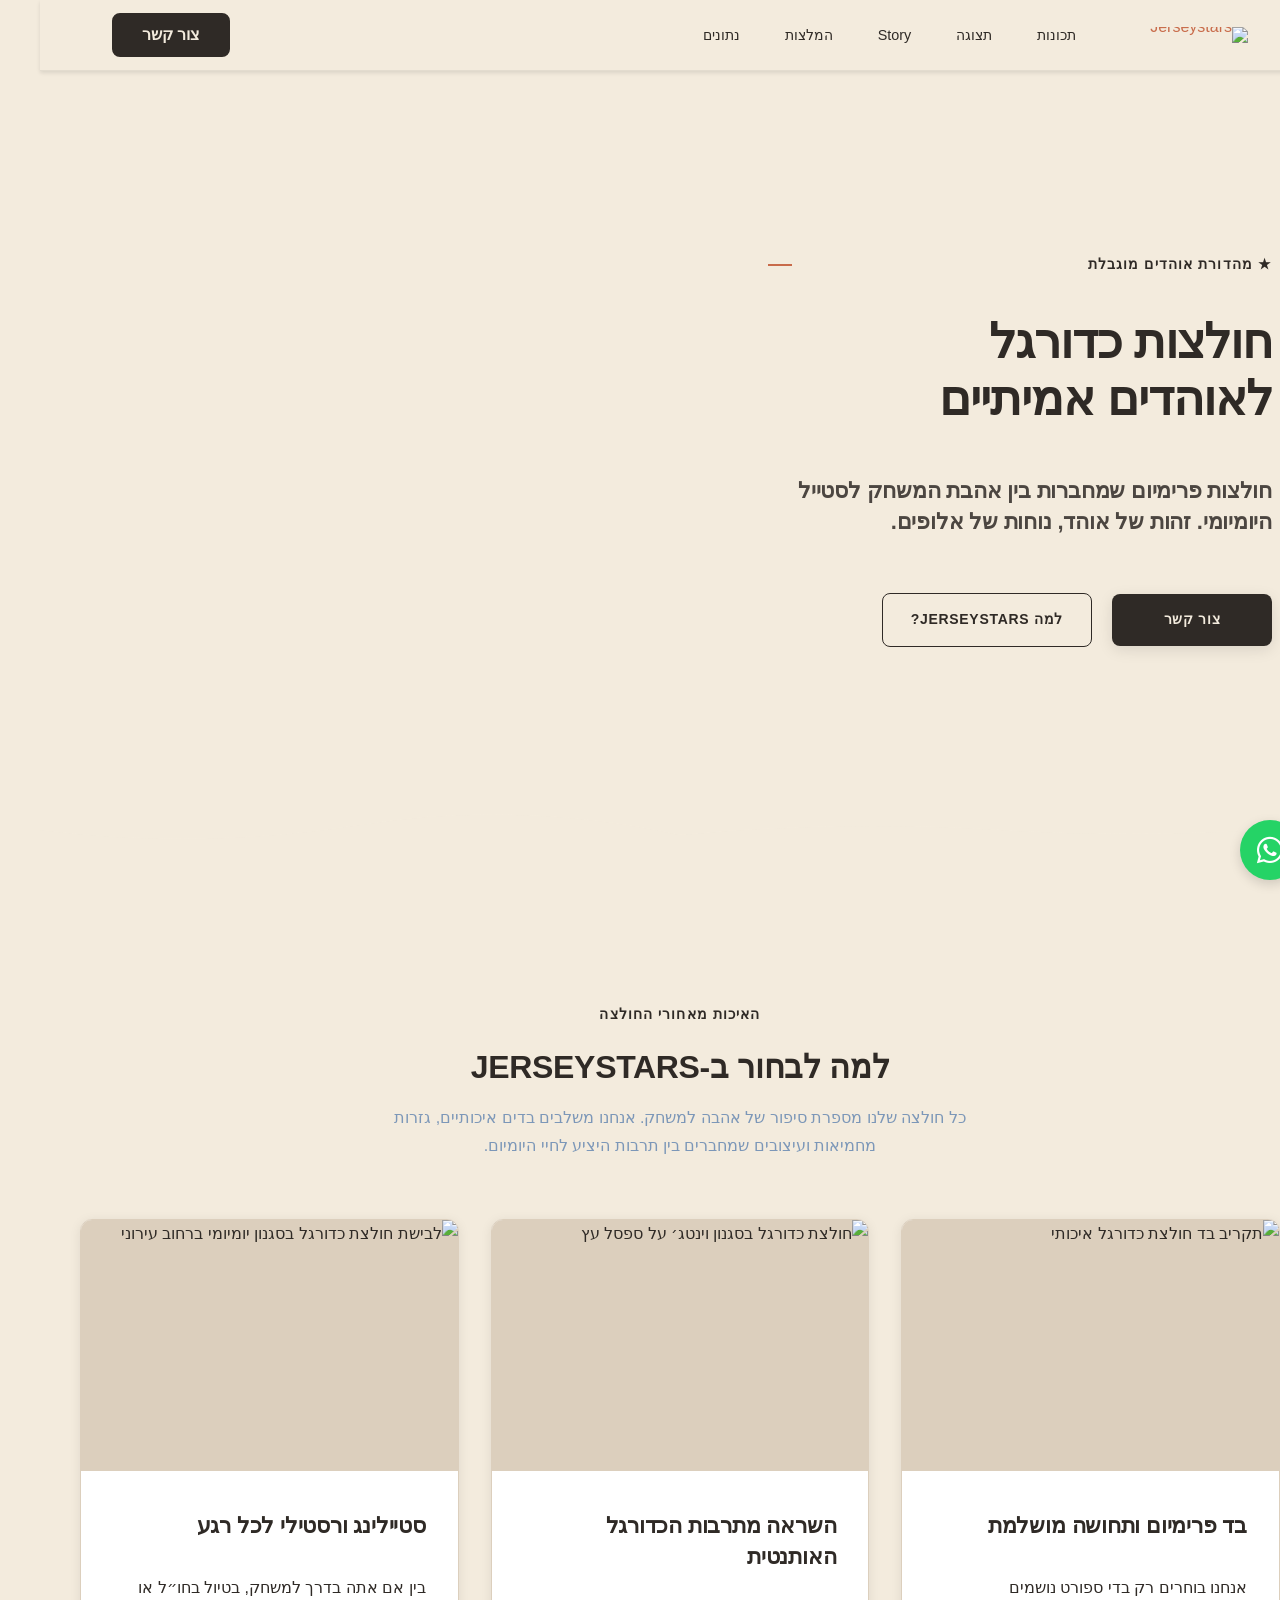
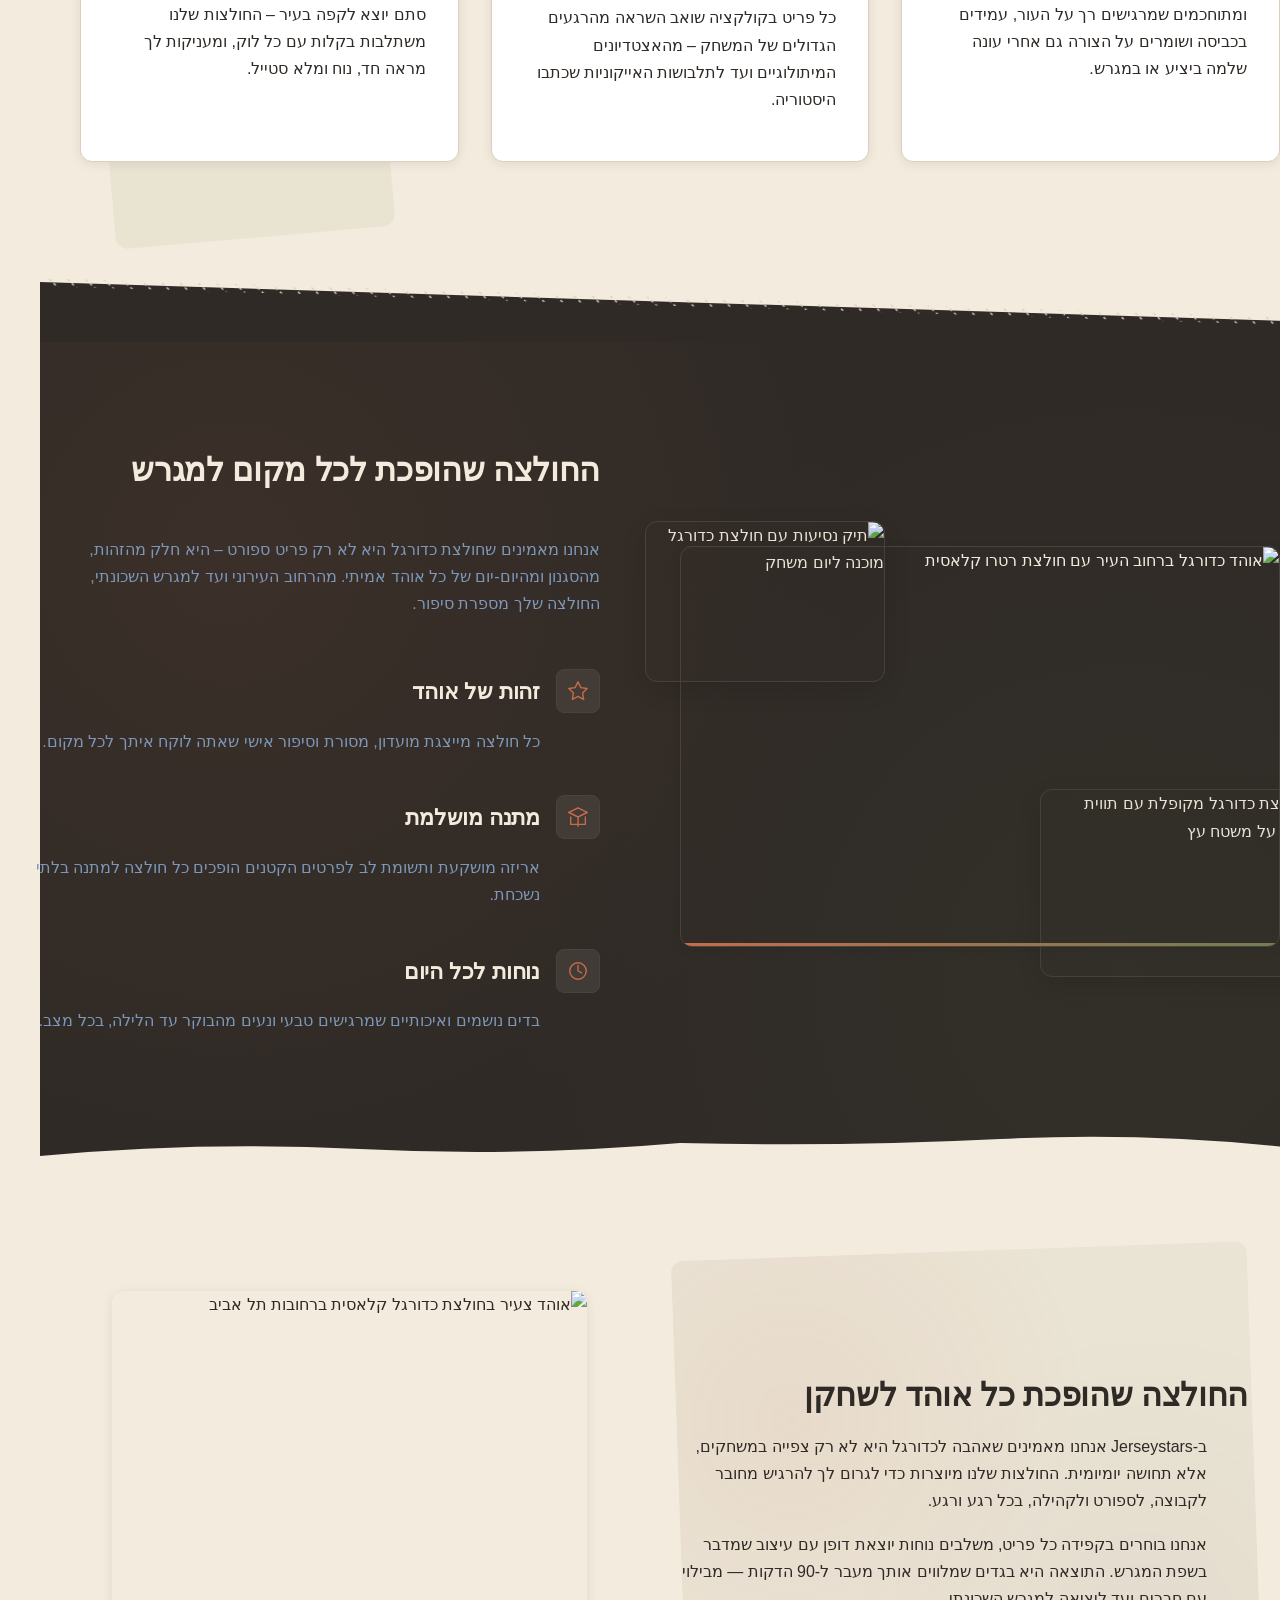
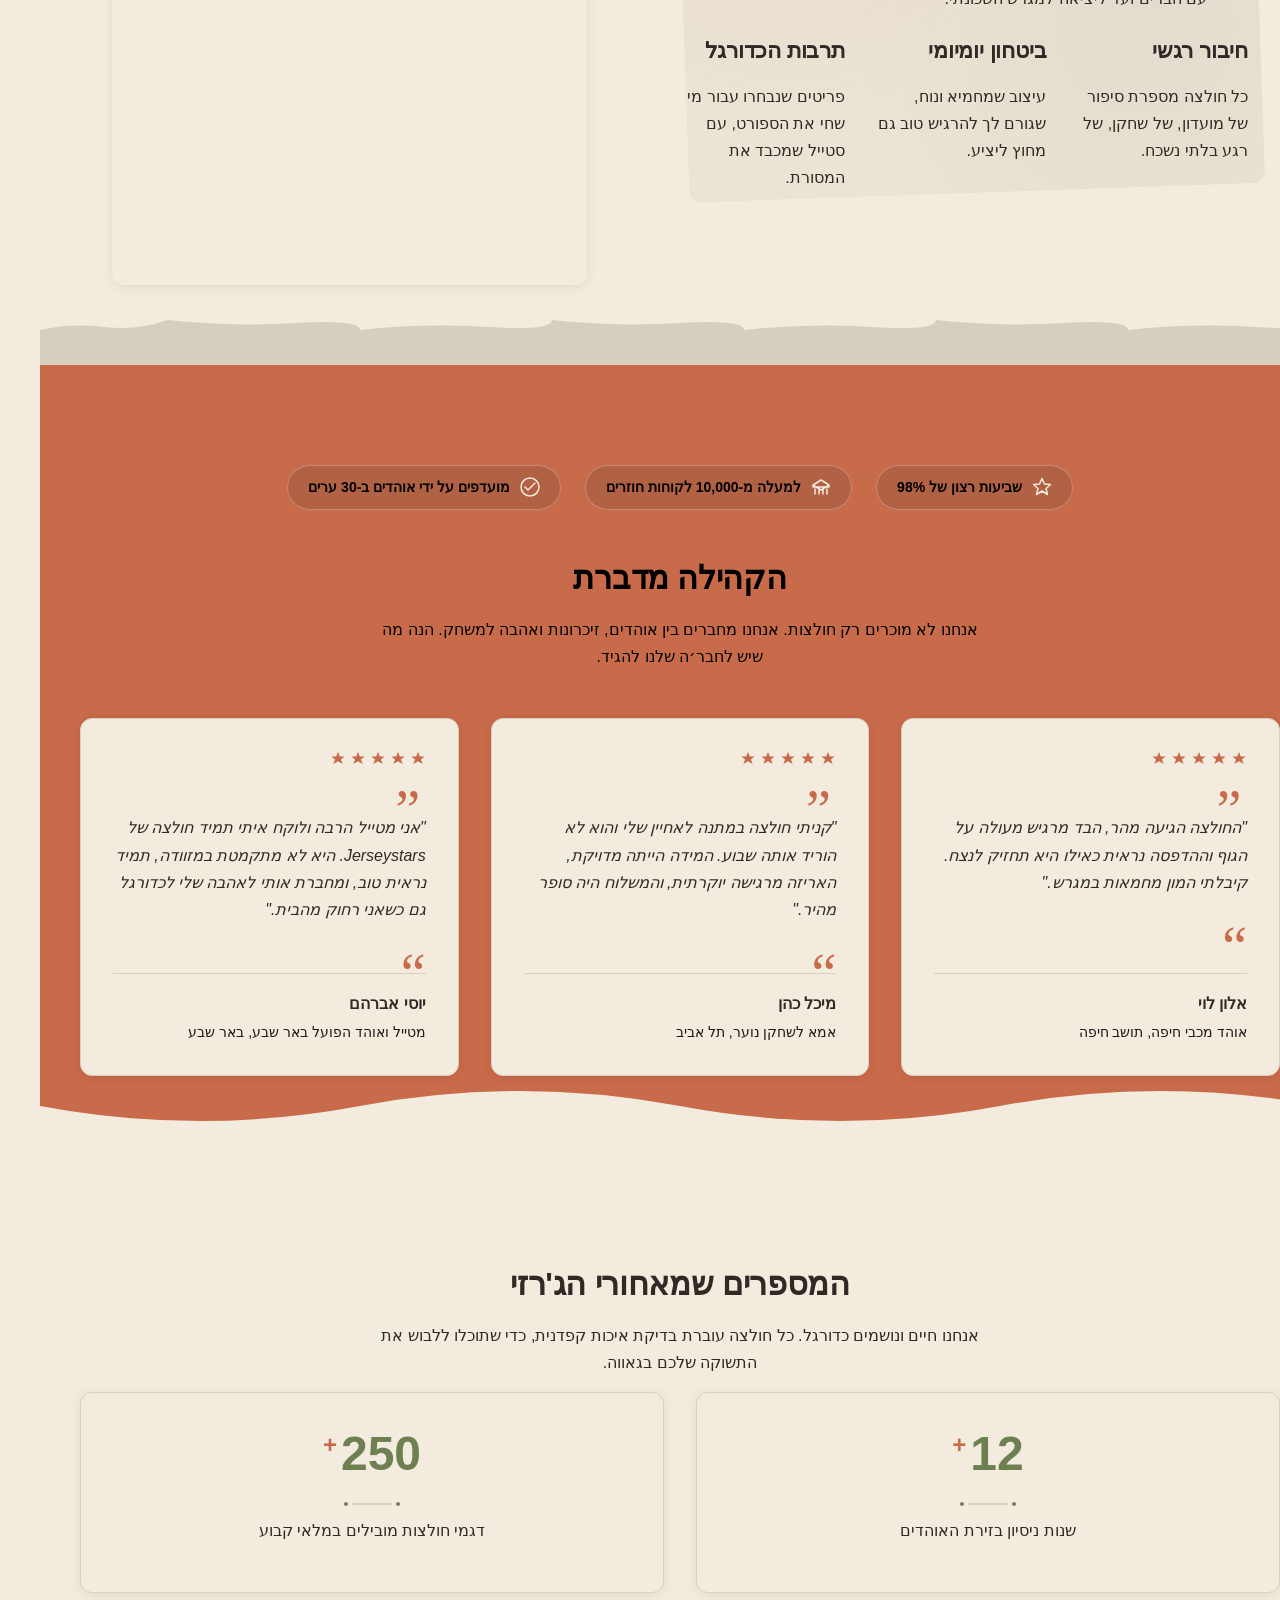
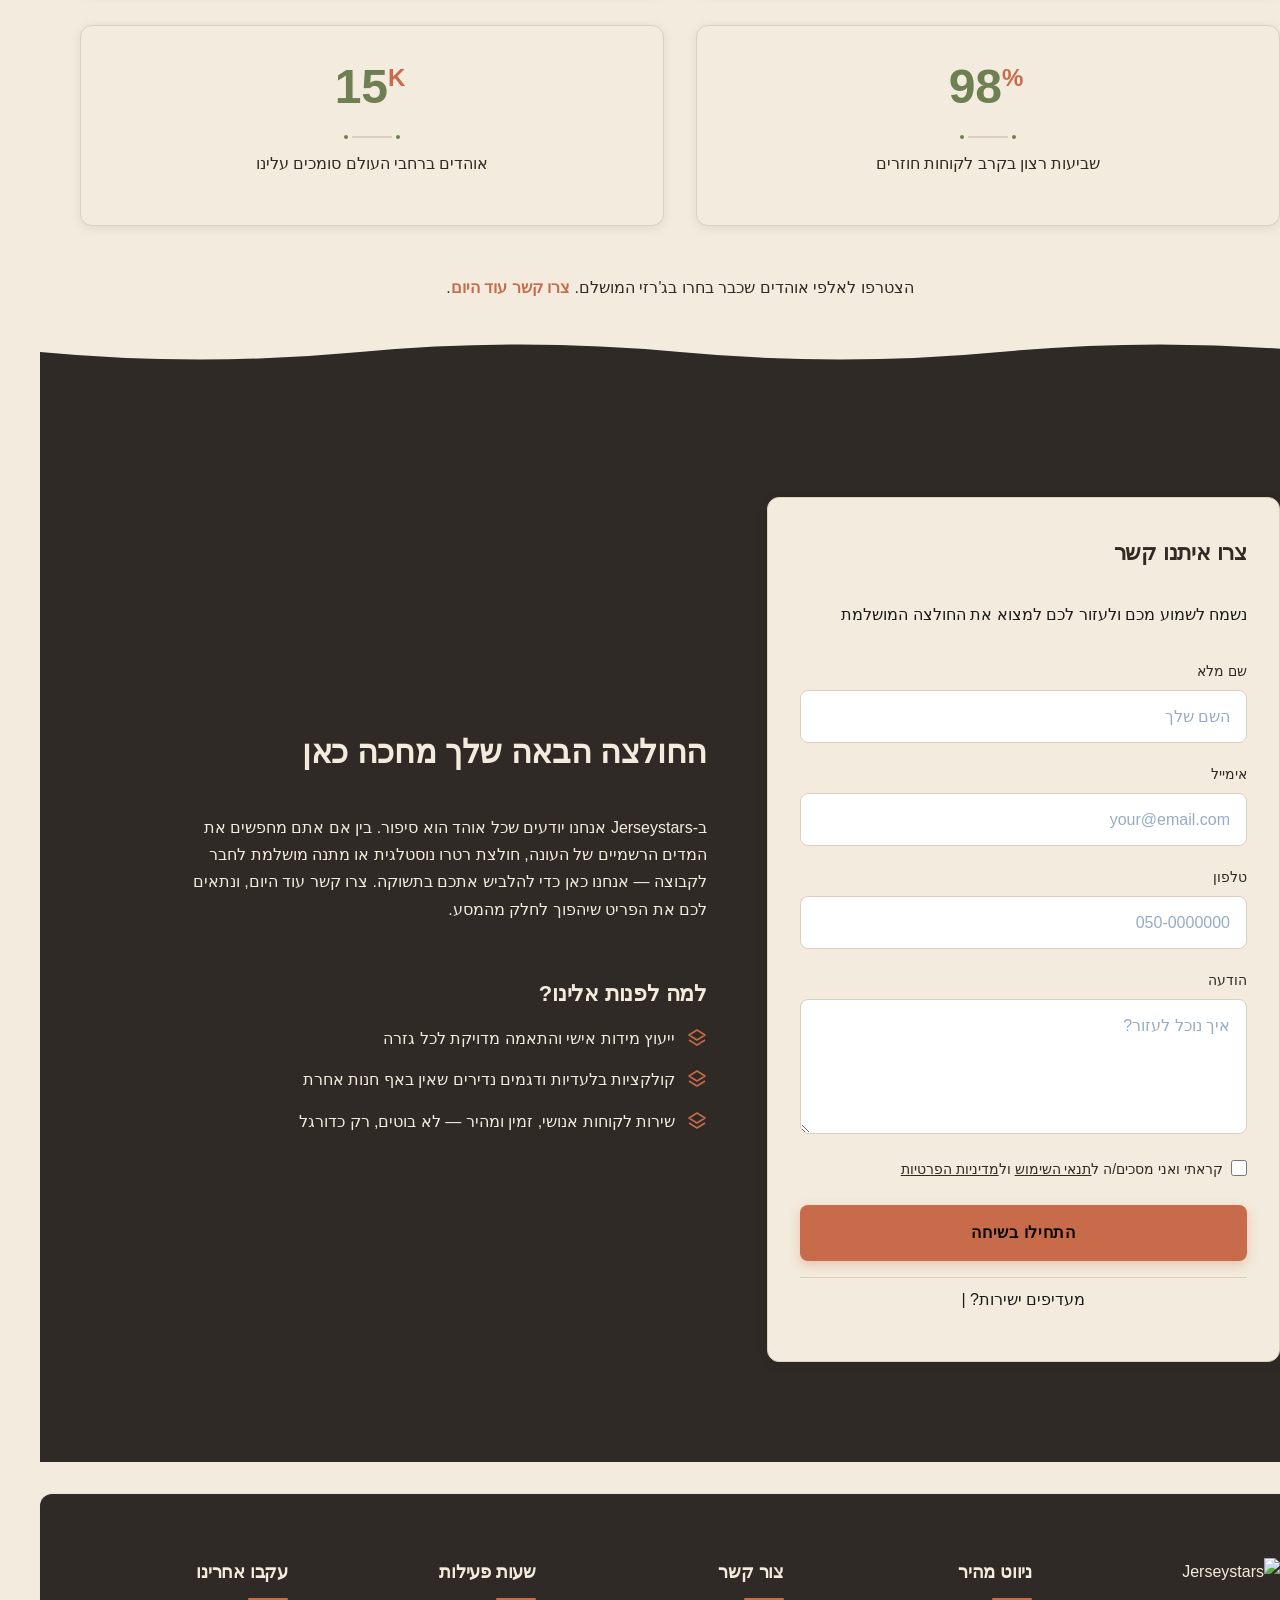
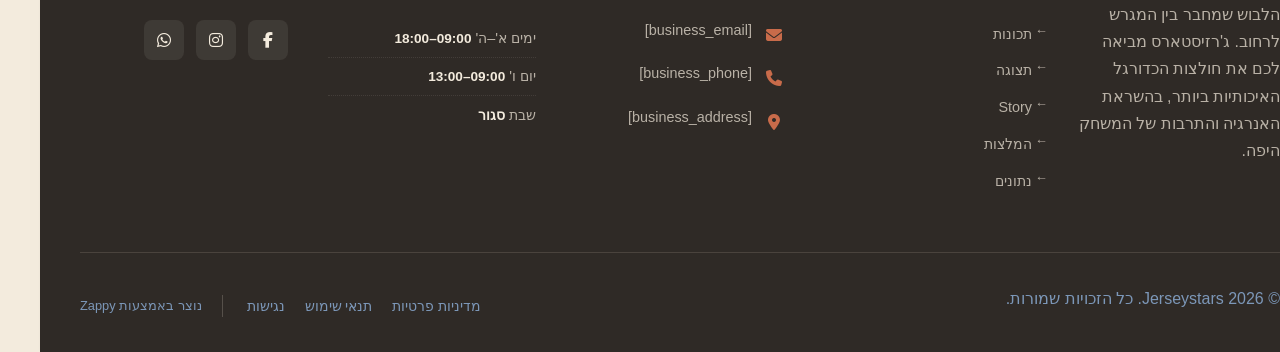
==== index.html @ 0ec75c6b "Initial website commit" ====
<!DOCTYPE html>
<html lang="he" dir="rtl">
<head>
    <meta charset="UTF-8">
    <meta name="viewport" content="width=device-width, initial-scale=1.0">
    <meta name="robots" content="index, follow">
    <title>הלבישו את התשוקה – חולצות כדורגל מותאמות אישית — Jerseystars</title>
    <meta name="description" content="חנות החולצות המובילה לאוהדי כדורגל! גלו מגוון ענק של חולצות כדורגל מותאמות אישית, מחירים סיטונאיים והנחות בלעדיות. הצטרפו למועדון האלופים עוד היום.">
    <meta name="keywords" content="חולצות כדורגל מותאמות אישית, הלבשת ספורט סיטונאית, חולצות כדורגל בהנחה, חולצות ספורט לגברים, ציוד אוהדי כדורגל">
    
    <!-- Favicons -->
    <link rel="icon" type="image/x-icon" href="/assets/favicon.ico">
    <link rel="icon" type="image/png" sizes="16x16" href="/assets/favicon-16x16.png">
    <link rel="icon" type="image/png" sizes="32x32" href="/assets/favicon-32x32.png">
    <link rel="icon" type="image/png" sizes="48x48" href="/assets/favicon-48x48.png">
    <link rel="icon" type="image/png" sizes="192x192" href="/assets/favicon-192x192.png">
    <link rel="icon" type="image/png" sizes="512x512" href="/assets/favicon-512x512.png">
    <link rel="apple-touch-icon" href="/assets/apple-touch-icon.png">
    <!-- Zappy Analytics -->
<script>
(function() {
  'use strict';
  
  // Configuration
  var config = {
    websiteId: '0a924b66-933f-4406-a393-3c4c6b1de0d0',
    apiUrl: 'https://api.zappy5.com/api/analytics/track',
    sessionDuration: 30 * 60 * 1000, // 30 minutes
    visitorDuration: 30 * 24 * 60 * 60 * 1000, // 30 days
    trackPageViews: true,
    trackClicks: true,
    trackFormSubmissions: true
  };
  
  // Generate or retrieve persistent visitor ID (30 days)
  function getVisitorId() {
    var visitorKey = 'zappy_visitor_' + config.websiteId;
    var visitor = null;
    
    try {
      visitor = localStorage.getItem(visitorKey);
      if (visitor) {
        var visitorData = JSON.parse(visitor);
        var now = Date.now();
        
        // Check if visitor ID is still valid (30 days)
        if (now - visitorData.created < config.visitorDuration) {
          // Update last seen timestamp
          visitorData.lastSeen = now;
          localStorage.setItem(visitorKey, JSON.stringify(visitorData));
          return visitorData.id;
        }
      }
    } catch (e) {
      console.warn('Zappy Analytics: LocalStorage not available');
    }
    
    // Generate new visitor ID
    var newVisitorId = 'zv_' + Date.now() + '_' + Math.random().toString(36).substr(2, 9);
    
    try {
      localStorage.setItem(visitorKey, JSON.stringify({
        id: newVisitorId,
        created: Date.now(),
        lastSeen: Date.now()
      }));
    } catch (e) {
      // Continue without local storage
    }
    
    return newVisitorId;
  }
  
  // Generate or retrieve session ID (30 minutes)
  function getSessionId() {
    var sessionKey = 'zappy_session_' + config.websiteId;
    var session = null;
    
    try {
      session = sessionStorage.getItem(sessionKey);
      if (session) {
        var sessionData = JSON.parse(session);
        var now = Date.now();
        
        // Check if session is still valid
        if (now - sessionData.timestamp < config.sessionDuration) {
          // Update timestamp
          sessionData.timestamp = now;
          sessionStorage.setItem(sessionKey, JSON.stringify(sessionData));
          return sessionData.id;
        }
      }
    } catch (e) {
      console.warn('Zappy Analytics: SessionStorage not available');
    }
    
    // Generate new session ID
    var newSessionId = 'zs_' + Date.now() + '_' + Math.random().toString(36).substr(2, 9);
    
    try {
      sessionStorage.setItem(sessionKey, JSON.stringify({
        id: newSessionId,
        timestamp: Date.now()
      }));
    } catch (e) {
      // Continue without session storage
    }
    
    return newSessionId;
  }
  
  var visitorId = getVisitorId();
  var sessionId = getSessionId();
  
  // Track an event
  function trackEvent(eventType, data) {
    data = data || {};
    
    var eventData = {
      website_id: config.websiteId,
      event_type: eventType,
      page_path: window.location.pathname,
      referrer: document.referrer || 'direct',
      visitor_id: visitorId,
      session_id: sessionId,
      metadata: data
    };
    
    // Use sendBeacon if available (better for page unload events)
    if (navigator.sendBeacon) {
      var blob = new Blob([JSON.stringify(eventData)], { type: 'application/json' });
      navigator.sendBeacon(config.apiUrl, blob);
    } else {
      // Fallback to fetch
      fetch(config.apiUrl, {
        method: 'POST',
        headers: {
          'Content-Type': 'application/json'
        },
        body: JSON.stringify(eventData),
        keepalive: true
      }).catch(function(error) {
        console.warn('Zappy Analytics: Failed to track event', error);
      });
    }
  }
  
  // Track page view
  if (config.trackPageViews) {
    trackEvent('pageview', {
      title: document.title,
      url: window.location.href
    });
  }
  
  // Track clicks on important elements
  if (config.trackClicks) {
    document.addEventListener('click', function(e) {
      var target = e.target;
      
      // Track button clicks (counted as actions)
      if (target.tagName === 'BUTTON' || target.closest('button')) {
        var button = target.tagName === 'BUTTON' ? target : target.closest('button');
        var clickMeta = {
          element: 'button',
          text: button.textContent.trim().substring(0, 100),
          id: button.id || null,
          class: button.className || null
        };
        
        trackEvent('click', clickMeta);
      }
      
      // Track link clicks (navigation - not counted as actions)
      else if (target.tagName === 'A' || target.closest('a')) {
        var link = target.tagName === 'A' ? target : target.closest('a');
        var navMeta = {
          element: 'link',
          text: link.textContent.trim().substring(0, 100),
          href: link.href,
          external: link.hostname !== window.location.hostname
        };
        
        trackEvent('navigation', navMeta);
      }
    }, true);
  }
  
  
  // Track form submissions
  if (config.trackFormSubmissions) {
    document.addEventListener('submit', function(e) {
      var form = e.target;
      
      trackEvent('form_submit', {
        form_id: form.id || null,
        form_name: form.name || null,
        form_action: form.action || null,
        form_method: form.method || 'GET'
      });
    }, true);
  }
  
  // Track time on page (send on page unload)
  var pageLoadTime = Date.now();
  
  window.addEventListener('beforeunload', function() {
    var timeOnPage = Math.floor((Date.now() - pageLoadTime) / 1000); // in seconds
    
    trackEvent('page_unload', {
      time_on_page: timeOnPage,
      page_path: window.location.pathname
    });
  });
  
  // Expose tracking function globally for custom events
  window.zappyAnalytics = {
    track: trackEvent,
    getVisitorId: function() { return visitorId; },
    getSessionId: function() { return sessionId; }
  };
  
})();
</script>
<!-- End Zappy Analytics -->
    <meta property="og:title" content="הלבישו את התשוקה – חולצות כדורגל מותאמות אישית — Jerseystars">
    <meta property="og:description" content="חנות החולצות המובילה לאוהדי כדורגל! גלו מגוון ענק של חולצות כדורגל מותאמות אישית, מחירים סיטונאיים והנחות בלעדיות. הצטרפו למועדון האלופים עוד היום.">
    <meta name="twitter:card" content="summary_large_image">
    <meta name="twitter:title" content="הלבישו את התשוקה – חולצות כדורגל מותאמות אישית — Jerseystars">
    <meta name="twitter:description" content="חנות החולצות המובילה לאוהדי כדורגל! גלו מגוון ענק של חולצות כדורגל מותאמות אישית, מחירים סיטונאיים והנחות בלעדיות. הצטרפו למועדון האלופים עוד היום.">
    <meta property="og:type" content="website">
  <meta property="og:locale" content="he_IL">
  
  
  
  
  
  <link rel="stylesheet" href="https://cdnjs.cloudflare.com/ajax/libs/font-awesome/6.4.0/css/all.min.css">
  <style>
    .skip-link { position: absolute; top: 0; left: 0; transform: translateY(-200%); padding: 12px 18px; background: var(--bg-dark, #1a1a1a); color: var(--text-light, #fff); font-weight: 600; border-radius: 0 0 8px 0; z-index: 10000; }
    .skip-link:focus { transform: none; outline: 2px solid var(--ring, #fff); outline-offset: 2px; }
    :focus-visible { outline: 2px solid var(--ring, currentColor); outline-offset: 3px; }
  </style>


  
    <!-- Favicons -->
    <link rel="icon" type="image/x-icon" href="/assets/favicon.ico">
    <link rel="icon" type="image/png" sizes="16x16" href="/assets/favicon-16x16.png">
    <link rel="icon" type="image/png" sizes="32x32" href="/assets/favicon-32x32.png">
    <link rel="icon" type="image/png" sizes="48x48" href="/assets/favicon-48x48.png">
    <link rel="icon" type="image/png" sizes="192x192" href="/assets/favicon-192x192.png">
    <link rel="icon" type="image/png" sizes="512x512" href="/assets/favicon-512x512.png">
    <link rel="apple-touch-icon" href="/assets/apple-touch-icon.png">
    <!-- Cookie Consent -->
    <link rel="stylesheet" href="https://cdn.jsdelivr.net/npm/vanilla-cookieconsent@3/dist/cookieconsent.css">
    <script src="https://cdn.jsdelivr.net/npm/vanilla-cookieconsent@3/dist/cookieconsent.umd.js"></script>
    <!-- Mickidum Accessibility Toolbar -->
    <script src="https://cdn.jsdelivr.net/gh/mickidum/acc_toolbar/acctoolbar/acctoolbar.min.js"></script>
    <link rel="stylesheet" href="/styles.css">
    <script>window.ZAPPY_WEBSITE_ID = "0a924b66-933f-4406-a393-3c4c6b1de0d0"; window.ZAPPY_API_BASE = "https://api.zappy5.com";</script>

    <style id="zappy-dropdown-submenu-styles">
      /* ========== DESKTOP DROPDOWN SUBMENU STYLES ========== */
      /* Base styles for dropdown submenus - parent must be positioned */
      .nav-menu li:has(.sub-menu), nav li:has(.sub-menu), .navbar li:has(.sub-menu), #navMenu li:has(.sub-menu) { position: relative; }
      /* Submenu base - hidden by default */
      .nav-menu .sub-menu, nav .sub-menu, .navbar .sub-menu, #navMenu .sub-menu { display: block !important; position: absolute !important; top: 100%; left: 0; min-width: 220px; background: white; border-radius: 8px; box-shadow: 0 8px 25px rgba(0,0,0,0.15); padding: 8px 0; opacity: 0; visibility: hidden; transform: translateY(10px); transition: all 0.3s ease; z-index: 1000; list-style: none; pointer-events: none; }
      /* CRITICAL: Desktop hover styles to show dropdown */
      .nav-menu li:hover > .sub-menu, nav li:hover > .sub-menu, .navbar li:hover > .sub-menu, #navMenu li:hover > .sub-menu { opacity: 1 !important; visibility: visible !important; transform: translateY(0) !important; pointer-events: auto !important; }
      /* Submenu item styling */
      .sub-menu li { list-style: none; margin: 0; padding: 0; }
      .sub-menu a { display: block !important; padding: 10px 16px !important; color: var(--text-dark, #333) !important; font-weight: 500; text-decoration: none; white-space: nowrap; transition: background-color 0.2s; }
      .sub-menu .zappy-nav-child > a { padding-left: 28px !important; font-size: 0.9em !important; opacity: 0.85 !important; }
      [dir="rtl"] .sub-menu .zappy-nav-child > a, html[lang="he"] .sub-menu .zappy-nav-child > a, html[lang="ar"] .sub-menu .zappy-nav-child > a { padding-left: 10px !important; padding-right: 28px !important; }
      .sub-menu .zappy-nav-parent > a { font-weight: 600 !important; }
      .sub-menu a:hover { background-color: #f5f5f5; }
      /* RTL (Hebrew/Arabic) dropdown positioning */
      [dir="rtl"] .nav-menu .sub-menu, [dir="rtl"] nav .sub-menu, [dir="rtl"] .navbar .sub-menu, html[lang="he"] .nav-menu .sub-menu, html[lang="he"] nav .sub-menu, html[lang="he"] .navbar .sub-menu, html[lang="ar"] .nav-menu .sub-menu, html[lang="ar"] nav .sub-menu, html[lang="ar"] .navbar .sub-menu { left: auto !important; right: 0 !important; }
      /* Hide empty dropdown menus (exclude catalog sub-menus that use <a> children instead of <li>) */
      .sub-menu:empty, .sub-menu:not(:has(li:not(.zappy-hidden-menu-item))):not(:has(> a)), .sub-menu:not(:has(li)):not(:has(> a)) { display: none !important; opacity: 0 !important; visibility: hidden !important; pointer-events: none !important; }
      /* Desktop: show submenu on Menu Group hover */
      li:has(.menu-group-title):hover > .sub-menu { opacity: 1 !important; visibility: visible !important; transform: translateY(0) !important; pointer-events: auto !important; }
      /* Menu Group title styling */
      .nav-menu > li > .menu-group-title, #navMenu > li > .menu-group-title { display: inline-block; padding: 0.5rem 1rem; cursor: default; user-select: none; }
      
      /* ========== MOBILE SUBMENU STYLES ========== */
      @media (max-width: 768px) {
        .nav-menu .sub-menu, nav .sub-menu, .navbar .sub-menu, #navMenu .sub-menu { position: static !important; transform: none !important; box-shadow: none !important; background: transparent !important; max-height: 0; overflow: hidden; opacity: 0; visibility: hidden; transition: max-height 0.3s ease, opacity 0.3s ease; padding: 0 !important; border-radius: 0 !important; }
        .navbar .sub-menu.mobile-expanded, .nav-menu .sub-menu.mobile-expanded, #navMenu .sub-menu.mobile-expanded { max-height: none !important; overflow-y: visible !important; opacity: 1 !important; visibility: visible !important; padding: 8px 0 8px 16px !important; }
        [dir="rtl"] .sub-menu.mobile-expanded, html[lang="he"] .sub-menu.mobile-expanded { padding: 8px 16px 8px 0 !important; }
        /* Disable hover behavior on mobile */
        .nav-menu li:hover > .sub-menu, nav li:hover > .sub-menu, .navbar li:hover > .sub-menu, #navMenu li:hover > .sub-menu { opacity: 0; visibility: hidden; pointer-events: none; }
        .nav-menu li > .sub-menu.mobile-expanded, nav li > .sub-menu.mobile-expanded, .navbar li > .sub-menu.mobile-expanded, #navMenu li > .sub-menu.mobile-expanded { opacity: 1 !important; visibility: visible !important; pointer-events: auto !important; }
        .nav-menu li:has(.sub-menu), nav li:has(.sub-menu), .navbar li:has(.sub-menu), #navMenu li:has(.sub-menu) { display: flex !important; flex-wrap: wrap !important; align-items: center !important; position: relative !important; min-height: 44px !important; }
        .nav-menu li:has(.sub-menu) > a, nav li:has(.sub-menu) > a, .navbar li:has(.sub-menu) > a, #navMenu li:has(.sub-menu) > a { flex: 1 !important; min-width: 0 !important; }
        .nav-menu li:has(.sub-menu) > .menu-group-title, nav li:has(.sub-menu) > .menu-group-title, .navbar li:has(.sub-menu) > .menu-group-title, #navMenu li:has(.sub-menu) > .menu-group-title { flex: 1 !important; min-width: 0 !important; padding: 0 !important; line-height: inherit !important; }
        .nav-menu li:has(.sub-menu) > .sub-menu, nav li:has(.sub-menu) > .sub-menu, .navbar li:has(.sub-menu) > .sub-menu, #navMenu li:has(.sub-menu) > .sub-menu { flex-basis: 100% !important; width: 100% !important; }
        .nav-menu li:has(.sub-menu) > a [class*="chevron"], .nav-menu li:has(.sub-menu) > a [class*="arrow"], .nav-menu li:has(.sub-menu) > a .fa-chevron-down, .nav-menu li:has(.sub-menu) > a .fa-angle-down, nav li:has(.sub-menu) > a [class*="chevron"], nav li:has(.sub-menu) > a [class*="arrow"], #navMenu li:has(.sub-menu) > a [class*="chevron"], #navMenu li:has(.sub-menu) > a [class*="arrow"] { display: none !important; visibility: hidden !important; }
        .mobile-submenu-toggle { display: flex !important; align-items: center !important; justify-content: center !important; width: 44px !important; height: auto !important; background: transparent !important; border: none !important; cursor: pointer !important; color: var(--text-dark) !important; position: static !important; flex-shrink: 0 !important; align-self: stretch !important; z-index: 2 !important; padding: 0 !important; margin: 0 !important; }
        .mobile-submenu-toggle::after { content: '' !important; width: 0 !important; height: 0 !important; border-left: 6px solid transparent !important; border-right: 6px solid transparent !important; border-top: 7px solid currentColor !important; transition: transform 0.3s ease !important; }
        .mobile-submenu-toggle.expanded::after { transform: rotate(180deg) !important; }
        .sub-menu a { padding: 10px 0 !important; display: block !important; color: var(--text-dark) !important; white-space: normal !important; }
        .sub-menu .zappy-nav-child > a { padding-left: 28px !important; font-size: 0.9em !important; opacity: 0.85 !important; }
        [dir="rtl"] .sub-menu .zappy-nav-child > a, html[lang="he"] .sub-menu .zappy-nav-child > a, html[lang="ar"] .sub-menu .zappy-nav-child > a { padding-left: 0 !important; padding-right: 28px !important; }
        .sub-menu .zappy-nav-parent > a { font-weight: 600 !important; }
        .nav-menu.active, #navMenu.active { max-width: 100vw !important; overflow-x: hidden !important; box-sizing: border-box !important; }
        .navbar .sub-menu li a, nav.navbar .sub-menu li a, .zappy-products-dropdown .sub-menu a { color: var(--text-dark) !important; }
      }
      @media (min-width: 769px) { .mobile-submenu-toggle { display: none !important; } }
    </style>

    <style id="zappy-widget-visibility">
      html[dir="rtl"] .whatsapp-float { right: 20px !important; left: auto !important; }
      html[dir="ltr"] .whatsapp-float, html:not([dir]) .whatsapp-float { left: 20px !important; right: auto !important; }
      html[dir="rtl"] #mic-access-tool-general-button, html[dir="rtl"] .mic-access-tool-general-button,
      html[dir="rtl"] #mic-init-access-tool .mic-access-tool-general-button,
      html[dir="rtl"] #mic-init-access-tool #mic-access-tool-general-button,
      html[dir="rtl"] ._access-icon { left: 20px !important; right: auto !important; }
      html[dir="ltr"] #mic-access-tool-general-button, html[dir="ltr"] .mic-access-tool-general-button,
      html[dir="ltr"] #mic-init-access-tool .mic-access-tool-general-button,
      html[dir="ltr"] #mic-init-access-tool #mic-access-tool-general-button,
      html[dir="ltr"] ._access-icon,
      html:not([dir]) #mic-access-tool-general-button, html:not([dir]) .mic-access-tool-general-button,
      html:not([dir]) #mic-init-access-tool .mic-access-tool-general-button,
      html:not([dir]) #mic-init-access-tool #mic-access-tool-general-button,
      html:not([dir]) ._access-icon { right: 20px !important; left: auto !important; }
      @media (max-width: 768px) { .whatsapp-float { display: flex !important; } }
      @media (min-width: 769px) { .whatsapp-float { display: flex !important; } }
      @media (max-width: 768px) {
        #mic-access-tool-general-button, .mic-access-tool-general-button,
        #mic-init-access-tool .mic-access-tool-general-button, #mic-init-access-tool #mic-access-tool-general-button,
        ._access-icon { display: flex !important; visibility: visible !important; opacity: 1 !important; pointer-events: auto !important; }
        #mic-access-tool-box.opened-mic-access-tool, .mic-access-tool-box.opened-mic-access-tool,
        #mic-init-access-tool #mic-access-tool-box.opened-mic-access-tool {
          visibility: visible !important; opacity: 1 !important; pointer-events: auto !important;
        }
      }
      @media (min-width: 769px) {
        #mic-access-tool-general-button, .mic-access-tool-general-button,
        #mic-init-access-tool .mic-access-tool-general-button, #mic-init-access-tool #mic-access-tool-general-button,
        ._access-icon { display: flex !important; visibility: visible !important; opacity: 1 !important; pointer-events: auto !important; }
        #mic-access-tool-box.opened-mic-access-tool, .mic-access-tool-box.opened-mic-access-tool,
        #mic-init-access-tool #mic-access-tool-box.opened-mic-access-tool {
          visibility: visible !important; opacity: 1 !important; pointer-events: auto !important;
        }
      }
    </style>
</head>
<body>
<a class="skip-link" href="#main">דלג לתוכן הראשי</a>
  <nav class="navbar" dir="rtl">
  <button class="mobile-toggle" id="mobileToggle" aria-label="Menu">
    <svg class="hamburger-icon" width="24" height="24" viewBox="0 0 24 24" fill="none">
      <path d="M3 12h18M3 6h18M3 18h18" stroke="currentColor" stroke-width="2" stroke-linecap="round"/>
    </svg>
    <svg class="close-icon" width="24" height="24" viewBox="0 0 24 24" fill="none" style="display: none;">
      <path d="M18 6L6 18M6 6l12 12" stroke="currentColor" stroke-width="2" stroke-linecap="round"/>
    </svg>
  </button>
  
  <button class="phone-header-btn" data-phone="[business_phone]" aria-label="Call">
    <svg width="20" height="20" viewBox="0 0 24 24" fill="currentColor">
      <path d="M22 16.92v3a2 2 0 0 1-2.18 2 19.79 19.79 0 0 1-8.63-3.07 19.5 19.5 0 0 1-6-6 19.79 19.79 0 0 1-3.07-8.67A2 2 0 0 1 4.11 2h3a2 2 0 0 1 2 1.72 12.84 12.84 0 0 0 .7 2.81 2 2 0 0 1-.45 2.11L8.09 9.91a16 16 0 0 0 6 6l1.27-1.27a2 2 0 0 1 2.11-.45 12.84 12.84 0 0 0 2.81.7A2 2 0 0 1 22 16.92z"/>
    </svg>
  </button>

  <div class="nav-container">
    <div class="nav-right-group"><div class="nav-brand">
      <a href="/" class="logo-link"><img class="logo" src="/assets/site-----image-1.webp" alt="Jerseystars"></a>
    </div><ul class="nav-menu" id="navMenu"><li><a href="#features">תכונות</a></li><li><a href="#showcase">תצוגה</a></li><li><a href="#story">Story</a></li><li><a href="#testimonials">המלצות</a></li><li><a href="#stats">נתונים</a></li><li class="mobile-contact-link nav-cta-mobile-item"><a href="#contact" class="nav-cta-btn">צור קשר</a></li></ul></div>
    
    
    
    <div class="nav-cta-container">
      <a href="#contact" class="nav-cta-btn">צור קשר</a>
    </div>
  </div>
</nav>
<script>

// Navbar Mobile Menu Toggle and Contrast Fix
(function() {
  // Use 'load' event instead of 'DOMContentLoaded' to ensure we run AFTER all other scripts
  window.addEventListener('load', function() {
    
    // FIX MOBILE BUTTON CONTRAST
    // Detect navbar background color and apply contrasting color to mobile buttons
    const navbar = document.querySelector('.navbar, nav, header');
    if (!navbar) {
      console.log('[Navbar] Navbar element not found');
      return;
    }
    
    // DECLARE VARIABLES EARLY to avoid Temporal Dead Zone errors
    // These are used in multiple places below
    let mobileToggle = document.getElementById('mobileToggle') ||
                       document.querySelector('.mobile-toggle') ||
                       document.querySelector('.hamburger') ||
                       document.querySelector('.hamburger-menu') ||
                       document.querySelector('.menu-toggle') ||
                       document.querySelector('.burger-menu') ||
                       document.querySelector('[aria-label="Menu"]') ||
                       document.querySelector('[aria-label="תפריט"]');
    
    const phoneBtn = document.querySelector('.phone-header-btn');
    
    const computedStyle = window.getComputedStyle(navbar);
    let bgColor = computedStyle.backgroundColor;
    
    console.log('[Navbar] Initial navbar background:', bgColor);
    
    // Check if background is transparent or rgba with 0 alpha
    const isTransparent = bgColor === 'transparent' || 
                         bgColor === 'rgba(0, 0, 0, 0)' ||
                         (bgColor.startsWith('rgba') && bgColor.includes(', 0)'));
    
    if (isTransparent) {
      // Check for background-image or gradient
      const bgImage = computedStyle.backgroundImage;
      if (bgImage && bgImage !== 'none') {
        console.log('[Navbar] Navbar has background image/gradient, using dark text');
        bgColor = 'rgb(240, 240, 240)'; // Assume light background
      } else {
        // Transparent navbar - check body background
        const bodyBg = window.getComputedStyle(document.body).backgroundColor;
        console.log('[Navbar] Navbar transparent, using body background:', bodyBg);
        bgColor = bodyBg;
      }
    }
    
    // Calculate luminance to determine if background is light or dark
    const rgb = bgColor.match(/\d+/g);
    if (rgb && rgb.length >= 3) {
      const r = parseInt(rgb[0]);
      const g = parseInt(rgb[1]);
      const b = parseInt(rgb[2]);
      const luminance = (0.299 * r + 0.587 * g + 0.114 * b) / 255;
      
      // Mobile button colors are set by Claude's AI-generated CSS (same as .nav-menu a)
      // No dynamic color overrides needed - colors come from the generated navbar CSS
      console.log('[Navbar] Mobile button colors preserved from Claude CSS (luminance:', luminance.toFixed(2) + ')');
      
      // FIX ICON SIZES - Ensure SVGs are properly sized and visible
      // INJECT CRITICAL CSS TO OVERRIDE ANY CONFLICTING RULES
      const criticalCSS = document.createElement('style');
      criticalCSS.id = 'zappy-mobile-nav-fix';
      const htmlLang = document.documentElement.lang || 'en';
      const htmlDir = document.documentElement.dir || 'ltr';
      // Check both dir attribute AND lang for RTL detection
      // dir="rtl" is the most reliable indicator
      const isRTL = htmlDir === 'rtl' || htmlLang === 'he' || htmlLang === 'ar';
      
      criticalCSS.textContent = `
        /* Hide mobile buttons on desktop, show only on mobile */
        @media (min-width: 769px) {
          .mobile-toggle,
          .phone-header-btn {
            display: none !important;
          }
        }
        
        /* Show and position mobile buttons correctly on mobile */
        @media (max-width: 768px) {
          .navbar,
          nav.navbar {
            min-height: 70px !important;
          }

          .mobile-toggle,
          .phone-header-btn {
            position: absolute !important;
            top: 0 !important;
            bottom: 0 !important;
            margin-top: auto !important;
            margin-bottom: auto !important;
            transform: none !important;
            z-index: 1001 !important;
            display: flex !important;
            align-items: center !important;
            justify-content: center !important;
            width: 36px !important;
            height: 36px !important;
            border-radius: 50% !important;
            border: none !important;
            cursor: pointer !important;
            padding: 6px !important;
            background: none !important;
            color: var(--nav-text, var(--text-dark)) !important;
            touch-action: manipulation !important;
            -webkit-tap-highlight-color: transparent !important;
          }

          html[data-zappy-site-type="ecommerce"] .phone-header-btn,
          body[data-zappy-site-type="ecommerce"] .phone-header-btn,
          html[data-zappy-site-type="ecommerce"] header .phone-header-btn,
          html[data-zappy-site-type="ecommerce"] nav .phone-header-btn {
            display: none !important;
            visibility: hidden !important;
            width: 0 !important;
            height: 0 !important;
            min-width: 0 !important;
            overflow: hidden !important;
          }
          
          /* LTR positioning (default): hamburger LEFT, phone RIGHT */
          html:not([dir="rtl"]):not([lang="he"]):not([lang="ar"]) .mobile-toggle,
          html[dir="ltr"] .mobile-toggle {
            left: 12px !important;
            right: auto !important;
          }
          html:not([dir="rtl"]):not([lang="he"]):not([lang="ar"]) .phone-header-btn,
          html[dir="ltr"] .phone-header-btn {
            right: 12px !important;
            left: auto !important;
          }
          
          /* RTL positioning: hamburger RIGHT, phone LEFT */
          html[dir="rtl"] .mobile-toggle,
          html[lang="he"] .mobile-toggle,
          html[lang="ar"] .mobile-toggle {
            right: 12px !important;
            left: auto !important;
          }
          html[dir="rtl"] .phone-header-btn,
          html[lang="he"] .phone-header-btn,
          html[lang="ar"] .phone-header-btn {
            left: 12px !important;
            right: auto !important;
          }
          
          /* CRITICAL: Ensure nav-container has min-height on mobile */
          /* All children are positioned absolutely/fixed on mobile, so height:auto collapses to 0 */
          .nav-container {
            min-height: 70px !important;
            position: relative !important;
          }
          
          /* Ensure SVG icons are properly sized and inherit color */
          .mobile-toggle svg,
          .phone-header-btn svg {
            width: 24px !important;
            height: 24px !important;
            /* Don't force display - let JavaScript control hamburger/close toggle */
          }
          
          /* Reset nav-cta-container on mobile - remove desktop box-shadow/padding */
          /* that creates a visible ghost box when CTA button is hidden */
          .nav-cta-container {
            box-shadow: none !important;
            padding: 0 !important;
          }
          
          /* Hide nav-cta-container entirely on mobile when there's no lang-switcher */
          /* (only the CTA button is inside, and it's hidden on mobile) */
          .nav-cta-container:not(:has(.lang-switcher)) {
            display: none !important;
          }
          
          /* CRITICAL: Prevent hero image fade gradient from bleeding over headline text */
          /* The .image-fade-gradient has bottom: -30px (extends below parent) */
          /* On mobile stacked layout, this overlaps the h1 text below the image */
          .hero-image-column {
            overflow: hidden !important;
          }
          .image-fade-gradient {
            bottom: 0 !important;
          }
          
          /* Hide desktop language switcher on mobile - hamburger menu handles it */
          /* High specificity to override stored CSS */
          .lang-switcher,
          .nav-cta-container .lang-switcher,
          .nav-container .lang-switcher,
          .navbar .lang-switcher,
          .navbar .nav-cta-container .lang-switcher {
            display: none !important;
          }
        }
      `;
      
      // Remove existing fix if present and inject new one
      const existing = document.getElementById('zappy-mobile-nav-fix');
      if (existing) existing.remove();
      document.head.appendChild(criticalCSS);
      
      console.log('[Navbar] Critical CSS injected for mobile nav positioning');
      
      // ONLY apply inline positioning styles on mobile viewport
      // On desktop, the CSS handles hiding these buttons with display: none
      // Inline styles were breaking desktop layout by overriding CSS
      const isMobileViewport = window.innerWidth <= 768;
      
      if (mobileToggle) {
        // Icon sizing applies to all viewports for consistency
        const hamburgerIcon = mobileToggle.querySelector('.hamburger-icon');
        const closeIcon = mobileToggle.querySelector('.close-icon');
        
        if (hamburgerIcon) {
          hamburgerIcon.style.setProperty('width', '24px', 'important');
          hamburgerIcon.style.setProperty('height', '24px', 'important');
          hamburgerIcon.style.setProperty('display', 'block', 'important'); // Show hamburger by default
        }
        if (closeIcon) {
          closeIcon.style.setProperty('width', '24px', 'important');
          closeIcon.style.setProperty('height', '24px', 'important');
          closeIcon.style.setProperty('display', 'none', 'important'); // Hide close icon by default
        }
        
        // ONLY set positioning inline styles on mobile
        if (isMobileViewport) {
          mobileToggle.style.setProperty('position', 'absolute', 'important');
          mobileToggle.style.setProperty('top', '0', 'important');
          mobileToggle.style.setProperty('bottom', '0', 'important');
          mobileToggle.style.setProperty('margin-top', 'auto', 'important');
          mobileToggle.style.setProperty('margin-bottom', 'auto', 'important');
          mobileToggle.style.setProperty('transform', 'none', 'important');
          mobileToggle.style.setProperty('z-index', '1001', 'important');
          
          // Clear any inline left/right so CSS can take over based on html[dir]
          mobileToggle.style.removeProperty('left');
          mobileToggle.style.removeProperty('right');
          
          console.log('[Navbar] Mobile toggle positioning applied (mobile viewport)');
        } else {
          // On desktop, clear any positioning styles to let CSS handle it
          mobileToggle.style.removeProperty('position');
          mobileToggle.style.removeProperty('top');
          mobileToggle.style.removeProperty('transform');
          mobileToggle.style.removeProperty('z-index');
          mobileToggle.style.removeProperty('left');
          mobileToggle.style.removeProperty('right');
          console.log('[Navbar] Desktop viewport - cleared mobile toggle inline positioning');
        }
      }
      
      if (phoneBtn) {
        // Icon sizing applies to all viewports
        const phoneIcon = phoneBtn.querySelector('svg');
        if (phoneIcon) {
          phoneIcon.style.width = '24px';
          phoneIcon.style.height = '24px';
          phoneIcon.setAttribute('width', '24');
          phoneIcon.setAttribute('height', '24');
        }
        
        // ONLY set positioning inline styles on mobile
        if (isMobileViewport) {
          phoneBtn.style.setProperty('position', 'absolute', 'important');
          phoneBtn.style.setProperty('top', '0', 'important');
          phoneBtn.style.setProperty('bottom', '0', 'important');
          phoneBtn.style.setProperty('margin-top', 'auto', 'important');
          phoneBtn.style.setProperty('margin-bottom', 'auto', 'important');
          phoneBtn.style.setProperty('transform', 'none', 'important');
          phoneBtn.style.setProperty('z-index', '1001', 'important');
          
          // Clear any inline left/right so CSS can take over based on html[dir]
          phoneBtn.style.removeProperty('left');
          phoneBtn.style.removeProperty('right');
          
          console.log('[Navbar] Phone button positioning applied (mobile viewport)');
        } else {
          // On desktop, clear any positioning styles to let CSS handle it
          phoneBtn.style.removeProperty('position');
          phoneBtn.style.removeProperty('top');
          phoneBtn.style.removeProperty('transform');
          phoneBtn.style.removeProperty('z-index');
          phoneBtn.style.removeProperty('left');
          phoneBtn.style.removeProperty('right');
          console.log('[Navbar] Desktop viewport - cleared phone button inline positioning');
        }
      }
    } else {
      console.log('[Navbar] Could not parse background color:', bgColor);
    }
    
    // MOBILE MENU TOGGLE
    // Re-query in case DOM changed (mobileToggle already declared at top of function)
    mobileToggle = document.getElementById('mobileToggle') ||
                   document.querySelector('.mobile-toggle') ||
                   document.querySelector('.hamburger') ||
                   document.querySelector('.hamburger-menu') ||
                   document.querySelector('.menu-toggle') ||
                   document.querySelector('.burger-menu') ||
                   document.querySelector('[aria-label="Menu"]') ||
                   document.querySelector('[aria-label="תפריט"]');
    
    // EXPANDED SEARCH: Find nav menu by ID or class
    const navMenu = document.getElementById('navMenu') ||
                  document.querySelector('.nav-menu') ||
                  document.querySelector('.nav-links') ||
                  document.querySelector('nav ul:not(.submenu)');
    
    if (!mobileToggle || !navMenu) {
      console.log('[Navbar] Mobile toggle or menu not found:', { toggle: !!mobileToggle, menu: !!navMenu });
      return;
    }
    
    // Ensure navMenu has ID for CSS targeting
    if (!navMenu.id) {
      navMenu.id = 'navMenu';
    }
    
    console.log('[Navbar] Initializing mobile menu...');
    
    // Remove any existing event listeners by cloning the button
    const newToggle = mobileToggle.cloneNode(true);
    mobileToggle.parentNode.replaceChild(newToggle, mobileToggle);
    
    // Toggle menu handler (shared by click and touchend)
    function handleToggle(e) {
      e.preventDefault();
      e.stopPropagation();
      
      const hamburgerIcon = newToggle.querySelector('.hamburger-icon');
      const closeIcon = newToggle.querySelector('.close-icon');
      const isActive = navMenu.classList.contains('active');
      
      if (isActive) {
        // Close menu
        navMenu.classList.remove('active');
        if (hamburgerIcon) hamburgerIcon.style.setProperty('display', 'block', 'important');
        if (closeIcon) closeIcon.style.setProperty('display', 'none', 'important');
        document.body.style.overflow = '';
        document.body.classList.remove('menu-open');
        console.log('[Navbar] Menu closed');
      } else {
        // Open menu
        navMenu.classList.add('active');
        if (hamburgerIcon) hamburgerIcon.style.setProperty('display', 'none', 'important');
        if (closeIcon) closeIcon.style.setProperty('display', 'block', 'important');
        document.body.style.overflow = 'hidden';
        document.body.classList.add('menu-open');
        console.log('[Navbar] Menu opened');
      }
    }
    
    // Use click for desktop/emulation and touchend as iOS Safari fallback.
    // Prevent double-fire with a timestamp guard.
    var lastToggleTime = 0;
    function guardedToggle(e) {
      var now = Date.now();
      if (now - lastToggleTime < 300) return;
      lastToggleTime = now;
      handleToggle(e);
    }
    
    newToggle.addEventListener('click', guardedToggle);
    newToggle.addEventListener('touchend', guardedToggle);

    // Close the full-screen overlay menu on Escape
    document.addEventListener('keydown', function(e) {
      if ((e.key === 'Escape' || e.key === 'Esc') && navMenu.classList.contains('active')) {
        const hamburgerIcon = newToggle.querySelector('.hamburger-icon');
        const closeIcon = newToggle.querySelector('.close-icon');
        navMenu.classList.remove('active');
        if (hamburgerIcon) hamburgerIcon.style.setProperty('display', 'block', 'important');
        if (closeIcon) closeIcon.style.setProperty('display', 'none', 'important');
        document.body.style.overflow = '';
        document.body.classList.remove('menu-open');
        console.log('[Navbar] Menu closed (Escape)');
      }
    });
    
    // Close menu when clicking nav links (but NOT dropdown toggles)
    const navLinks = navMenu.querySelectorAll('a');
    navLinks.forEach(function(link) {
      link.addEventListener('click', function() {
        // Don't close if it's a dropdown child (unless it's a real navigation link)
        if (this.getAttribute('href') === '#') return;
        
        const hamburgerIcon = newToggle.querySelector('.hamburger-icon');
        const closeIcon = newToggle.querySelector('.close-icon');
        
        navMenu.classList.remove('active');
        if (hamburgerIcon) hamburgerIcon.style.setProperty('display', 'block', 'important');
        if (closeIcon) closeIcon.style.setProperty('display', 'none', 'important');
        document.body.style.overflow = '';
        document.body.classList.remove('menu-open');
        console.log('[Navbar] Menu closed (link clicked)');
      });
    });
    
    // DROPDOWN MENU TOGGLE (for mobile and touch devices)
    var dropdownToggles = navMenu.querySelectorAll('.dropdown-toggle');
    dropdownToggles.forEach(function(toggle) {
      toggle.addEventListener('click', function(e) {
        e.preventDefault();
        e.stopPropagation();
        var parent = this.closest('.nav-dropdown');
        if (!parent) return;
        
        // Close other open dropdowns at the same level
        var siblings = parent.parentNode.querySelectorAll('.nav-dropdown.open');
        siblings.forEach(function(sib) {
          if (sib !== parent) sib.classList.remove('open');
        });
        
        parent.classList.toggle('open');
        console.log('[Navbar] Dropdown toggled:', parent.classList.contains('open') ? 'open' : 'closed');
      });
    });
    
    // Close dropdowns when clicking outside
    document.addEventListener('click', function(e) {
      if (!e.target.closest('.nav-dropdown')) {
        var openDropdowns = document.querySelectorAll('.nav-dropdown.open');
        openDropdowns.forEach(function(dd) { dd.classList.remove('open'); });
      }
    });
    
    console.log('[Navbar] Dropdown handlers initialized for ' + dropdownToggles.length + ' dropdowns');
    
    // Phone button functionality (phoneBtn already declared at top of function)
    if (phoneBtn) {
      phoneBtn.addEventListener('click', function() {
        // Get phone number from placeholder in page or use default
        const phoneLinks = document.querySelectorAll('a[href^="tel:"]');
        const phoneNumber = phoneLinks.length > 0 
          ? phoneLinks[0].getAttribute('href').replace('tel:', '')
          : '[business_phone]';
        
        window.location.href = 'tel:' + phoneNumber;
        console.log('[Navbar] Phone button clicked');
      });
    }
    
    console.log('[Navbar] Mobile menu initialized successfully');
    
    // WhatsApp button visibility is now controlled via CSS (siteSettings).
    // No JS-based desktop hiding — the button is visible on both mobile and desktop by default.
  });
})();

</script>
  
  <main id="main">
    <section data-band-index="0" id="hero" class="index-hero-section" data-layout-spec="בית-hero" data-hero-treatment="fade-bleed" style="--hero-fade-color: var(--bg-light);" data-hero-type="fullscreen-scrim">
  <img loading="eager" fetchpriority="high" class="hero-fade-img" data-hero-bg="true" data-placeholder="index-hero-image-1" data-context="A group of friends wearing premium football jerseys, walking through a warm evening street with golden hour light. The subjects are positioned on the right side of the frame, leaving the left side open for a smooth fade. Cinematic, warm tones, lifestyle sports photography." width="1200" height="800" src="/assets/site-index-hero-image-1.webp" alt="חבורת אוהדים בחולצות כדורגל בשקיעה">

  <div class="hero-fade-content">
    <span class="hero-accent-label" aria-hidden="true">★ מהדורת אוהדים מוגבלת</span>
    <h1 class="hero-headline display-xl">חולצות כדורגל<br>לאוהדים אמיתיים</h1>
    <h3 class="hero-subtitle">חולצות פרימיום שמחברות בין אהבת המשחק לסטייל היומיומי. זהות של אוהד, נוחות של אלופים.</h3>
    <div class="hero-cta-group">
      <a href="#contact" class="btn-primary hero-btn">צור קשר</a>
      <a href="#collection" class="btn-secondary hero-btn">למה Jerseystars?</a>
    </div>
  </div>

  <div class="index-hero-divider-wrapper">
    <svg data-no-icon-edit="true" aria-hidden="true" viewBox="0 0 1200 120" preserveAspectRatio="none" xmlns="http://www.w3.org/2000/svg">
      <path d="M0,120 L0,50 Q150,70 300,45 T600,55 Q750,40 900,50 T1200,45 L1200,120 Z" fill="var(--bg-light)"/>
    </svg>
  </div>
</section>

<section data-band-index="1" id="features" class="index-features-section" data-layout-spec="בית-features" dir="rtl">
    <!-- Intro Block -->
    <div class="index-features-section__intro">
      <span class="index-features-section__label">האיכות מאחורי החולצה</span>
      <h2 class="index-features-section__title">למה לבחור ב-Jerseystars</h2>
      <p class="index-features-section__description">כל חולצה שלנו מספרת סיפור של אהבה למשחק. אנחנו משלבים בדים איכותיים, גזרות מחמיאות ועיצובים שמחברים בין תרבות היציע לחיי היומיום.</p>
    </div>

    <!-- Cards Grid -->
    <div class="index-features-section__grid">
      
      <!-- Card 1 -->
      <article class="index-features-section__card">
        <div class="index-features-section__card-media">
          <img loading="lazy" decoding="async" data-placeholder="index-features-image-1" data-context="Close-up macro shot of premium football jersey fabric with subtle woven texture and breathable mesh pattern, warm cream and olive tones, soft natural lighting" width="600" height="400" src="/assets/site-index-features-image-1.webp" alt="תקריב בד חולצת כדורגל איכותי">
        </div>
        <div class="index-features-section__card-body">
          <h3 class="index-features-section__card-title">בד פרימיום ותחושה מושלמת</h3>
          <p class="index-features-section__card-text">אנחנו בוחרים רק בדי ספורט נושמים ומתוחכמים שמרגישים רך על העור, עמידים בכביסה ושומרים על הצורה גם אחרי עונה שלמה ביציע או במגרש.</p>
        </div>
      </article>

      <!-- Card 2 -->
      <article class="index-features-section__card">
        <div class="index-features-section__card-media">
          <img loading="lazy" decoding="async" data-placeholder="index-features-image-2" data-context="A stylish flat lay of a vintage-inspired football jersey on a wooden bench with a coffee cup and scarf, capturing authentic football culture and lifestyle, terracotta and olive accents" width="600" height="400" src="/assets/site-index-features-image-2.webp" alt="חולצת כדורגל בסגנון וינטג׳ על ספסל עץ">
        </div>
        <div class="index-features-section__card-body">
          <h3 class="index-features-section__card-title">השראה מתרבות הכדורגל האותנטית</h3>
          <p class="index-features-section__card-text">כל פריט בקולקציה שואב השראה מהרגעים הגדולים של המשחק – מהאצטדיונים המיתולוגיים ועד לתלבושות האייקוניות שכתבו היסטוריה.</p>
        </div>
      </article>

      <!-- Card 3 -->
      <article class="index-features-section__card">
        <div class="index-features-section__card-media">
          <img loading="lazy" decoding="async" data-placeholder="index-features-image-3" data-context="A modern man wearing a stylish football jersey paired with casual chinos and sneakers walking in a sunlit urban street, versatile styling for matchday and everyday, warm natural light" width="600" height="400" src="/assets/site-index-features-image-3.webp" alt="לבישת חולצת כדורגל בסגנון יומיומי ברחוב עירוני">
        </div>
        <div class="index-features-section__card-body">
          <h3 class="index-features-section__card-title">סטיילינג ורסטילי לכל רגע</h3>
          <p class="index-features-section__card-text">בין אם אתה בדרך למשחק, בטיול בחו״ל או סתם יוצא לקפה בעיר – החולצות שלנו משתלבות בקלות עם כל לוק, ומעניקות לך מראה חד, נוח ומלא סטייל.</p>
        </div>
      </article>

    </div>

    <!-- Decorative Backplate behind center card -->
    <div class="index-features-section__backplate" aria-hidden="true"></div>

    <!-- Bottom Divider: Stitched-line diagonal cut -->
    <div class="index-features-section__divider-wrapper">
      <svg data-no-icon-edit="true" aria-hidden="true" viewBox="0 0 1200 80" preserveAspectRatio="none" xmlns="http://www.w3.org/2000/svg">
        <defs>
          <pattern id="stitch-pattern" patternUnits="userSpaceOnUse" width="12" height="12" patternTransform="rotate(45)">
            <line x1="0" y1="6" x2="12" y2="6" stroke="var(--border-light)" stroke-width="1.5" stroke-dasharray="3 3"/>
          </pattern>
        </defs>
        <!-- Diagonal cut shape filling the bottom -->
        <path d="M0,80 L0,20 L1200,60 L1200,80 Z" fill="var(--bg-dark)"/>
        <!-- Stitched line overlay on the diagonal edge -->
        <path d="M0,20 L1200,60" fill="var(--bg-dark)" stroke="url(#stitch-pattern)" stroke-width="8"/>
      </svg>
    </div>
  </section>

<section data-band-index="2" id="showcase" class="index-showcase-section" data-layout-spec="בית-showcase" data-section-type="showcase" data-bg="dark">
  <div class="index-showcase-section__container">
    <!-- Imagery Column (START = Right in RTL) -->
    <div class="index-showcase-section__image-cluster">
      <!-- Main Image -->
      <div class="index-showcase-section__image-main">
        <img loading="lazy" decoding="async" data-placeholder="index-showcase-image-1" data-context="Football fan wearing a classic retro jersey on a city street, natural daylight, candid moment, warm terracotta tones in the background, lifestyle photography, premium feel" width="600" height="400" src="/assets/site-index-showcase-image-1.webp" alt="אוהד כדורגל ברחוב העיר עם חולצת רטרו קלאסית">
        <!-- Accent Line -->
        <div class="index-showcase-section__accent-line" aria-hidden="true"></div>
      </div>
      <!-- Secondary Tile 1 (Peeking from bottom-left corner) -->
      <div class="index-showcase-section__image-secondary index-showcase-section__image-secondary--peek">
        <img loading="lazy" decoding="async" data-placeholder="index-showcase-image-2" data-context="Folded football jersey on a wooden surface, visible cotton label, soft natural light, tactile textures, warm olive and cream palette, product detail shot" width="300" height="200" src="/assets/site-index-showcase-image-2.webp" alt="חולצת כדורגל מקופלת עם תווית כותנה על משטח עץ">
      </div>
      <!-- Secondary Tile 2 (Overlapping main, top-right) -->
      <div class="index-showcase-section__image-secondary index-showcase-section__image-secondary--overlap">
        <img loading="lazy" decoding="async" data-placeholder="index-showcase-image-3" data-context="Travel bag with a jersey peeking out, packed for a match day trip, warm terracotta and olive accents, lifestyle travel mood, soft focus background" width="300" height="200" src="/assets/site-index-showcase-image-3.webp" alt="תיק נסיעות עם חולצת כדורגל מוכנה ליום משחק">
      </div>
    </div>

    <!-- Content Column (END = Left in RTL) -->
    <div class="index-showcase-section__content">
      <h2 class="index-showcase-section__title">החולצה שהופכת לכל מקום למגרש</h2>
      <p class="index-showcase-section__description">
        אנחנו מאמינים שחולצת כדורגל היא לא רק פריט ספורט – היא חלק מהזהות, מהסגנון ומהיום-יום של כל אוהד אמיתי. מהרחוב העירוני ועד למגרש השכונתי, החולצה שלך מספרת סיפור.
      </p>
      
      <div class="index-showcase-section__callouts">
        <!-- Callout 1 -->
        <div class="index-showcase-section__callout">
          <div class="index-showcase-section__callout-icon">
            <svg data-element-type="icon" data-icon-type="svg" width="24" height="24" viewBox="0 0 24 24" fill="none" xmlns="http://www.w3.org/2000/svg">
              <path d="M12 2L15.09 8.26L22 9.27L17 14.14L18.18 21.02L12 17.77L5.82 21.02L7 14.14L2 9.27L8.91 8.26L12 2Z" stroke="currentColor" stroke-width="1.5" stroke-linecap="round" stroke-linejoin="round"/>
            </svg>
          </div>
          <div class="index-showcase-section__callout-text">
            <h3 class="index-showcase-section__callout-title">זהות של אוהד</h3>
            <p class="index-showcase-section__callout-desc">כל חולצה מייצגת מועדון, מסורת וסיפור אישי שאתה לוקח איתך לכל מקום.</p>
          </div>
        </div>
        
        <!-- Callout 2 -->
        <div class="index-showcase-section__callout">
          <div class="index-showcase-section__callout-icon">
            <svg data-element-type="icon" data-icon-type="svg" width="24" height="24" viewBox="0 0 24 24" fill="none" xmlns="http://www.w3.org/2000/svg">
              <path d="M20 12V20H4V12M22 7L12 2L2 7L12 12L22 7Z" stroke="currentColor" stroke-width="1.5" stroke-linecap="round" stroke-linejoin="round"/>
              <path d="M12 22V12" stroke="currentColor" stroke-width="1.5" stroke-linecap="round" stroke-linejoin="round"/>
              <path d="M2 7L12 12L22 7" stroke="currentColor" stroke-width="1.5" stroke-linecap="round" stroke-linejoin="round"/>
            </svg>
          </div>
          <div class="index-showcase-section__callout-text">
            <h3 class="index-showcase-section__callout-title">מתנה מושלמת</h3>
            <p class="index-showcase-section__callout-desc">אריזה מושקעת ותשומת לב לפרטים הקטנים הופכים כל חולצה למתנה בלתי נשכחת.</p>
          </div>
        </div>

        <!-- Callout 3 -->
        <div class="index-showcase-section__callout">
          <div class="index-showcase-section__callout-icon">
            <svg data-element-type="icon" data-icon-type="svg" width="24" height="24" viewBox="0 0 24 24" fill="none" xmlns="http://www.w3.org/2000/svg">
              <path d="M12 21C16.9706 21 21 16.9706 21 12C21 7.02944 16.9706 3 12 3C7.02944 3 3 7.02944 3 12C3 16.9706 7.02944 21 12 21Z" stroke="currentColor" stroke-width="1.5" stroke-linecap="round" stroke-linejoin="round"/>
              <path d="M12 6V12L16 14" stroke="currentColor" stroke-width="1.5" stroke-linecap="round" stroke-linejoin="round"/>
            </svg>
          </div>
          <div class="index-showcase-section__callout-text">
            <h3 class="index-showcase-section__callout-title">נוחות לכל היום</h3>
            <p class="index-showcase-section__callout-desc">בדים נושמים ואיכותיים שמרגישים טבעי ונעים מהבוקר עד הלילה, בכל מצב.</p>
          </div>
        </div>
      </div>
    </div>
  </div>

  <!-- Bottom Divider: Gradient fade from warm charcoal into cream with subtle upward arc -->
  <div class="index-showcase-section__divider-wrapper">
    <svg data-no-icon-edit="true" aria-hidden="true" viewBox="0 0 1200 80" preserveAspectRatio="none" xmlns="http://www.w3.org/2000/svg">
      <defs>
        <linearGradient id="index-showcase-fade" x1="0%" y1="0%" x2="0%" y2="100%">
          <stop offset="0%" stop-color="#2F2A26" stop-opacity="1"/>
          <stop offset="100%" stop-color="#F3EBDD" stop-opacity="1"/>
        </linearGradient>
      </defs>
      <path d="M0,80 L0,45 Q150,30 300,38 T600,32 Q750,36 900,28 T1200,40 L1200,80 Z" fill="var(--bg-light)"/>
    </svg>
  </div>
</section>

<section data-band-index="3" id="story" class="index-story-section" data-layout-spec="בית-story">
  <div class="story-container">
    <!-- Content Column (START - Right in RTL) -->
    <div class="story-content">
      <h2>החולצה שהופכת כל אוהד לשחקן</h2>
      <p class="story-intro">ב-Jerseystars אנחנו מאמינים שאהבה לכדורגל היא לא רק צפייה במשחקים, אלא תחושה יומיומית. החולצות שלנו מיוצרות כדי לגרום לך להרגיש מחובר לקבוצה, לספורט ולקהילה, בכל רגע ורגע.</p>
      <p class="story-detail">אנחנו בוחרים בקפידה כל פריט, משלבים נוחות יוצאת דופן עם עיצוב שמדבר בשפת המגרש. התוצאה היא בגדים שמלווים אותך מעבר ל-90 הדקות — מבילוי עם חברים ועד ליציאה למגרש השכונתי.</p>
      
      <div class="story-values">
        <div class="value-item">
          <h3>חיבור רגשי</h3>
          <p>כל חולצה מספרת סיפור של מועדון, של שחקן, של רגע בלתי נשכח.</p>
        </div>
        <div class="value-item">
          <h3>ביטחון יומיומי</h3>
          <p>עיצוב שמחמיא ונוח, שגורם לך להרגיש טוב גם מחוץ ליציע.</p>
        </div>
        <div class="value-item">
          <h3>תרבות הכדורגל</h3>
          <p>פריטים שנבחרו עבור מי שחי את הספורט, עם סטייל שמכבד את המסורת.</p>
        </div>
      </div>
    </div>

    <!-- Image Column (END - Left in RTL) -->
    <div class="story-media">
      <div class="story-image-wrapper">
        <img loading="lazy" decoding="async" data-placeholder="index-story-image-1" data-context="A young Israeli football fan in his mid-20s wearing a classic retro-style football jersey, sitting on the steps of an old stone building in a Tel Aviv neighborhood, afternoon golden hour light, relaxed candid pose, soft focus background, warm Mediterranean color palette, lifestyle editorial photography" width="600" height="750" src="/assets/site-index-story-image-1.webp" alt="אוהד צעיר בחולצת כדורגל קלאסית ברחובות תל אביב" class="story-img">
      </div>
    </div>
  </div>

  <!-- Subtle Paper Texture Panel (Decorative) -->
  <div class="paper-texture-panel" aria-hidden="true"></div>

  <!-- Bottom Divider: Torn Paper Edge -->
  <div class="story-divider-wrapper" aria-hidden="true">
    <svg data-no-icon-edit="true" aria-hidden="true" viewBox="0 0 1200 80" preserveAspectRatio="none" xmlns="http://www.w3.org/2000/svg">
      <path d="M0,80 L0,45 Q30,38 60,42 T120,35 Q180,42 240,38 T300,45 Q360,38 420,42 T480,35 Q540,42 600,38 T660,45 Q720,38 780,42 T840,35 Q900,42 960,38 T1020,45 Q1080,38 1140,42 T1200,35 L1200,80 Z" fill="rgba(47, 42, 38, 0.15)"/>
    </svg>
  </div>
</section>

<section data-band-index="4" id="testimonials" class="index-testimonials-section" data-layout-spec="בית-testimonials">
    <div class="index-testimonials-section__container">
        <!-- Trust Markers Badges -->
        <div class="index-testimonials-section__trust-badges">
            <div class="index-testimonials-section__badge">
                <svg data-element-type="icon" data-icon-type="svg" width="20" height="20" viewBox="0 0 20 20" fill="none" xmlns="http://www.w3.org/2000/svg">
                    <path d="M10 1.5L12.5 7L18.5 7.5L14 11.5L15.5 17.5L10 14L4.5 17.5L6 11.5L1.5 7.5L7.5 7L10 1.5Z" stroke="currentColor" stroke-width="1.5" stroke-linecap="round" stroke-linejoin="round"/>
                </svg>
                <span>שביעות רצון של 98%</span>
            </div>
            <div class="index-testimonials-section__badge">
                <svg data-element-type="icon" data-icon-type="svg" width="20" height="20" viewBox="0 0 20 20" fill="none" xmlns="http://www.w3.org/2000/svg">
                    <path d="M4 12V17M8 12V17M12 12V17M16 12V17M2 8L10 3L18 8M2 8V10H18V8M2 8L10 13L18 8" stroke="currentColor" stroke-width="1.5" stroke-linecap="round" stroke-linejoin="round"/>
                </svg>
                <span>למעלה מ-10,000 לקוחות חוזרים</span>
            </div>
            <div class="index-testimonials-section__badge">
                <svg data-element-type="icon" data-icon-type="svg" width="20" height="20" viewBox="0 0 20 20" fill="none" xmlns="http://www.w3.org/2000/svg">
                    <path d="M5 10L8 13L15 6" stroke="currentColor" stroke-width="1.5" stroke-linecap="round" stroke-linejoin="round"/>
                    <circle cx="10" cy="10" r="9" stroke="currentColor" stroke-width="1.5"/>
                </svg>
                <span>מועדפים על ידי אוהדים ב-30 ערים</span>
            </div>
        </div>

        <!-- Section Heading -->
        <div class="index-testimonials-section__header">
            <h2 class="index-testimonials-section__title">הקהילה מדברת</h2>
            <p class="index-testimonials-section__subtitle">אנחנו לא מוכרים רק חולצות. אנחנו מחברים בין אוהדים, זיכרונות ואהבה למשחק. הנה מה שיש לחבר׳ה שלנו להגיד.</p>
        </div>

        <!-- Testimonials Grid -->
        <div class="index-testimonials-section__grid">
            <!-- Card 1 -->
            <article class="index-testimonials-section__card">
                <div class="index-testimonials-section__card-stars">
                    <svg data-element-type="icon" data-icon-type="svg" width="16" height="16" viewBox="0 0 16 16" fill="currentColor" xmlns="http://www.w3.org/2000/svg"><path d="M8 1L9.8 5.6H14.6L10.9 8.4L12.7 13L8 10.2L3.3 13L5.1 8.4L1.4 5.6H6.2L8 1Z"/></svg>
                    <svg data-element-type="icon" data-icon-type="svg" width="16" height="16" viewBox="0 0 16 16" fill="currentColor" xmlns="http://www.w3.org/2000/svg"><path d="M8 1L9.8 5.6H14.6L10.9 8.4L12.7 13L8 10.2L3.3 13L5.1 8.4L1.4 5.6H6.2L8 1Z"/></svg>
                    <svg data-element-type="icon" data-icon-type="svg" width="16" height="16" viewBox="0 0 16 16" fill="currentColor" xmlns="http://www.w3.org/2000/svg"><path d="M8 1L9.8 5.6H14.6L10.9 8.4L12.7 13L8 10.2L3.3 13L5.1 8.4L1.4 5.6H6.2L8 1Z"/></svg>
                    <svg data-element-type="icon" data-icon-type="svg" width="16" height="16" viewBox="0 0 16 16" fill="currentColor" xmlns="http://www.w3.org/2000/svg"><path d="M8 1L9.8 5.6H14.6L10.9 8.4L12.7 13L8 10.2L3.3 13L5.1 8.4L1.4 5.6H6.2L8 1Z"/></svg>
                    <svg data-element-type="icon" data-icon-type="svg" width="16" height="16" viewBox="0 0 16 16" fill="currentColor" xmlns="http://www.w3.org/2000/svg"><path d="M8 1L9.8 5.6H14.6L10.9 8.4L12.7 13L8 10.2L3.3 13L5.1 8.4L1.4 5.6H6.2L8 1Z"/></svg>
                </div>
                <blockquote class="index-testimonials-section__quote">
                    <p>"החולצה הגיעה מהר, הבד מרגיש מעולה על הגוף וההדפסה נראית כאילו היא תחזיק לנצח. קיבלתי המון מחמאות במגרש."</p>
                </blockquote>
                <footer class="index-testimonials-section__author">
                    <strong class="index-testimonials-section__author-name">אלון לוי</strong>
                    <span class="index-testimonials-section__author-tag" style="color: #1A1A1A !important">אוהד מכבי חיפה, תושב חיפה</span>
                </footer>
            </article>

            <!-- Card 2 -->
            <article class="index-testimonials-section__card">
                <div class="index-testimonials-section__card-stars">
                    <svg data-element-type="icon" data-icon-type="svg" width="16" height="16" viewBox="0 0 16 16" fill="currentColor" xmlns="http://www.w3.org/2000/svg"><path d="M8 1L9.8 5.6H14.6L10.9 8.4L12.7 13L8 10.2L3.3 13L5.1 8.4L1.4 5.6H6.2L8 1Z"/></svg>
                    <svg data-element-type="icon" data-icon-type="svg" width="16" height="16" viewBox="0 0 16 16" fill="currentColor" xmlns="http://www.w3.org/2000/svg"><path d="M8 1L9.8 5.6H14.6L10.9 8.4L12.7 13L8 10.2L3.3 13L5.1 8.4L1.4 5.6H6.2L8 1Z"/></svg>
                    <svg data-element-type="icon" data-icon-type="svg" width="16" height="16" viewBox="0 0 16 16" fill="currentColor" xmlns="http://www.w3.org/2000/svg"><path d="M8 1L9.8 5.6H14.6L10.9 8.4L12.7 13L8 10.2L3.3 13L5.1 8.4L1.4 5.6H6.2L8 1Z"/></svg>
                    <svg data-element-type="icon" data-icon-type="svg" width="16" height="16" viewBox="0 0 16 16" fill="currentColor" xmlns="http://www.w3.org/2000/svg"><path d="M8 1L9.8 5.6H14.6L10.9 8.4L12.7 13L8 10.2L3.3 13L5.1 8.4L1.4 5.6H6.2L8 1Z"/></svg>
                    <svg data-element-type="icon" data-icon-type="svg" width="16" height="16" viewBox="0 0 16 16" fill="currentColor" xmlns="http://www.w3.org/2000/svg"><path d="M8 1L9.8 5.6H14.6L10.9 8.4L12.7 13L8 10.2L3.3 13L5.1 8.4L1.4 5.6H6.2L8 1Z"/></svg>
                </div>
                <blockquote class="index-testimonials-section__quote">
                    <p>"קניתי חולצה במתנה לאחיין שלי והוא לא הוריד אותה שבוע. המידה הייתה מדויקת, האריזה מרגישה יוקרתית, והמשלוח היה סופר מהיר."</p>
                </blockquote>
                <footer class="index-testimonials-section__author">
                    <strong class="index-testimonials-section__author-name">מיכל כהן</strong>
                    <span class="index-testimonials-section__author-tag" style="color: #1A1A1A !important">אמא לשחקן נוער, תל אביב</span>
                </footer>
            </article>

            <!-- Card 3 -->
            <article class="index-testimonials-section__card">
                <div class="index-testimonials-section__card-stars">
                    <svg data-element-type="icon" data-icon-type="svg" width="16" height="16" viewBox="0 0 16 16" fill="currentColor" xmlns="http://www.w3.org/2000/svg"><path d="M8 1L9.8 5.6H14.6L10.9 8.4L12.7 13L8 10.2L3.3 13L5.1 8.4L1.4 5.6H6.2L8 1Z"/></svg>
                    <svg data-element-type="icon" data-icon-type="svg" width="16" height="16" viewBox="0 0 16 16" fill="currentColor" xmlns="http://www.w3.org/2000/svg"><path d="M8 1L9.8 5.6H14.6L10.9 8.4L12.7 13L8 10.2L3.3 13L5.1 8.4L1.4 5.6H6.2L8 1Z"/></svg>
                    <svg data-element-type="icon" data-icon-type="svg" width="16" height="16" viewBox="0 0 16 16" fill="currentColor" xmlns="http://www.w3.org/2000/svg"><path d="M8 1L9.8 5.6H14.6L10.9 8.4L12.7 13L8 10.2L3.3 13L5.1 8.4L1.4 5.6H6.2L8 1Z"/></svg>
                    <svg data-element-type="icon" data-icon-type="svg" width="16" height="16" viewBox="0 0 16 16" fill="currentColor" xmlns="http://www.w3.org/2000/svg"><path d="M8 1L9.8 5.6H14.6L10.9 8.4L12.7 13L8 10.2L3.3 13L5.1 8.4L1.4 5.6H6.2L8 1Z"/></svg>
                    <svg data-element-type="icon" data-icon-type="svg" width="16" height="16" viewBox="0 0 16 16" fill="currentColor" xmlns="http://www.w3.org/2000/svg"><path d="M8 1L9.8 5.6H14.6L10.9 8.4L12.7 13L8 10.2L3.3 13L5.1 8.4L1.4 5.6H6.2L8 1Z"/></svg>
                </div>
                <blockquote class="index-testimonials-section__quote">
                    <p>"אני מטייל הרבה ולוקח איתי תמיד חולצה של Jerseystars. היא לא מתקמטת במזוודה, תמיד נראית טוב, ומחברת אותי לאהבה שלי לכדורגל גם כשאני רחוק מהבית."</p>
                </blockquote>
                <footer class="index-testimonials-section__author">
                    <strong class="index-testimonials-section__author-name">יוסי אברהם</strong>
                    <span class="index-testimonials-section__author-tag" style="color: #1A1A1A !important">מטייל ואוהד הפועל באר שבע, באר שבע</span>
                </footer>
            </article>
        </div>
    </div>

    <!-- Bottom Divider -->
    <div class="index-testimonials-section__divider-wrapper">
        <svg data-no-icon-edit="true" aria-hidden="true" viewBox="0 0 1200 80" preserveAspectRatio="none" xmlns="http://www.w3.org/2000/svg">
            <path d="M0,80 L0,30 Q150,60 300,30 Q450,0 600,30 Q750,60 900,30 Q1050,0 1200,30 L1200,80 Z" fill="var(--bg-light)"/>
        </svg>
    </div>
</section>

<section data-band-index="5" id="stats" class="index-stats-section" data-layout-spec="בית-stats" dir="rtl">
  <div class="stats-container">
    <h2 class="stats-heading">המספרים שמאחורי הג'רזי</h2>
    <p class="stats-intro">אנחנו חיים ונושמים כדורגל. כל חולצה עוברת בדיקת איכות קפדנית, כדי שתוכלו ללבוש את התשוקה שלכם בגאווה.</p>

    <div class="stats-grid">
      <!-- Stat 1 -->
      <div class="stat-card">
        <div class="stat-number" data-suffix="+">12</div>
        <div class="stat-divider"></div>
        <p class="stat-label">שנות ניסיון בזירת האוהדים</p>
      </div>

      <!-- Stat 2 -->
      <div class="stat-card">
        <div class="stat-number" data-suffix="+">250</div>
        <div class="stat-divider"></div>
        <p class="stat-label">דגמי חולצות מובילים במלאי קבוע</p>
      </div>

      <!-- Stat 3 -->
      <div class="stat-card">
        <div class="stat-number" data-suffix="%">98</div>
        <div class="stat-divider"></div>
        <p class="stat-label">שביעות רצון בקרב לקוחות חוזרים</p>
      </div>

      <!-- Stat 4 -->
      <div class="stat-card">
        <div class="stat-number" data-suffix="K">15</div>
        <div class="stat-divider"></div>
        <p class="stat-label">אוהדים ברחבי העולם סומכים עלינו</p>
      </div>
    </div>

    <p class="stats-cta-text">הצטרפו לאלפי אוהדים שכבר בחרו בג'רזי המושלם. <a href="#contact" class="stats-link">צרו קשר עוד היום</a>.</p>
  </div>

  <!-- Bottom SVG Divider -->
  <div class="index-stats-divider-wrapper">
    <svg data-no-icon-edit="true" aria-hidden="true" viewBox="0 0 1200 80" preserveAspectRatio="none" xmlns="http://www.w3.org/2000/svg">
      <path d="M0,80 L0,35 Q150,50 300,35 T600,35 Q750,50 900,35 T1200,35 L1200,80 Z" fill="var(--bg-dark)"/>
    </svg>
  </div>
</section>

<section data-band-index="6" id="contact" class="index-contact-section" data-layout-spec="בית-contact">
  <div class="index-contact-section__container">
    <!-- Left/End Column: Form Card -->
    <div class="index-contact-section__form-col">
      <div class="index-contact-section__form-card">
        <h3 class="index-contact-section__form-title">צרו איתנו קשר</h3>
        <p class="index-contact-section__form-subtitle" style="color: #1A1A1A !important">נשמח לשמוע מכם ולעזור לכם למצוא את החולצה המושלמת</p>
        <form class="contact-form index-contact-section__form">
          <div class="index-contact-section__field">
            <label for="contact-name" class="index-contact-section__label">שם מלא</label>
            <input type="text" id="contact-name" name="name" class="index-contact-section__input" placeholder="השם שלך" required>
          </div>
          <div class="index-contact-section__field">
            <label for="contact-email" class="index-contact-section__label">אימייל</label>
            <input type="email" id="contact-email" name="email" class="index-contact-section__input" placeholder="your@email.com" required>
          </div>
          <div class="index-contact-section__field">
            <label for="contact-phone" class="index-contact-section__label">טלפון</label>
            <input type="tel" id="contact-phone" name="phone" class="index-contact-section__input" placeholder="050-0000000" required>
          </div>
          <div class="index-contact-section__field">
            <label for="contact-message" class="index-contact-section__label">הודעה</label>
            <textarea id="contact-message" name="message" class="index-contact-section__textarea" rows="4" placeholder="איך נוכל לעזור?" required></textarea>
          </div>
          <div class="privacy-consent index-contact-section__privacy">
            <label class="privacy-consent-label index-contact-section__privacy-label">
              <input type="checkbox" name="privacy_consent" class="privacy-consent-checkbox index-contact-section__checkbox" required>
              <span>קראתי ואני מסכים/ה ל<a href="/terms" target="_blank">תנאי השימוש</a> ול<a href="/privacy" target="_blank">מדיניות הפרטיות</a></span>
            </label>
          </div>
          <button type="submit" class="index-contact-section__submit-btn">התחילו בשיחה</button>
        </form>
        <p class="index-contact-section__alt-contact" style="color: #1A1A1A !important">מעדיפים ישירות?  | </p>
      </div>
    </div>

    <!-- Right/Start Column: Persuasive Content -->
    <div class="index-contact-section__content-col">
      <h2 class="index-contact-section__heading">החולצה הבאה שלך מחכה כאן</h2>
      <p class="index-contact-section__description">ב-Jerseystars אנחנו יודעים שכל אוהד הוא סיפור. בין אם אתם מחפשים את המדים הרשמיים של העונה, חולצת רטרו נוסטלגית או מתנה מושלמת לחבר לקבוצה — אנחנו כאן כדי להלביש אתכם בתשוקה. צרו קשר עוד היום, ונתאים לכם את הפריט שיהפוך לחלק מהמסע.</p>
      <div class="index-contact-section__reassurance">
        <h3 class="index-contact-section__reassurance-title">למה לפנות אלינו?</h3>
        <ul class="index-contact-section__reassurance-list">
          <li class="index-contact-section__reassurance-item">
            <svg class="index-contact-section__reassurance-icon" data-element-type="icon" data-icon-type="svg" width="20" height="20" viewBox="0 0 20 20" fill="none" xmlns="http://www.w3.org/2000/svg"><path d="M10 2L2 7L10 12L18 7L10 2Z" stroke="currentColor" stroke-width="1.5" stroke-linejoin="round"/><path d="M2 12L10 17L18 12" stroke="currentColor" stroke-width="1.5" stroke-linejoin="round"/></svg>
            <span>ייעוץ מידות אישי והתאמה מדויקת לכל גזרה</span>
          </li>
          <li class="index-contact-section__reassurance-item">
            <svg class="index-contact-section__reassurance-icon" data-element-type="icon" data-icon-type="svg" width="20" height="20" viewBox="0 0 20 20" fill="none" xmlns="http://www.w3.org/2000/svg"><path d="M10 2L2 7L10 12L18 7L10 2Z" stroke="currentColor" stroke-width="1.5" stroke-linejoin="round"/><path d="M2 12L10 17L18 12" stroke="currentColor" stroke-width="1.5" stroke-linejoin="round"/></svg>
            <span>קולקציות בלעדיות ודגמים נדירים שאין באף חנות אחרת</span>
          </li>
          <li class="index-contact-section__reassurance-item">
            <svg class="index-contact-section__reassurance-icon" data-element-type="icon" data-icon-type="svg" width="20" height="20" viewBox="0 0 20 20" fill="none" xmlns="http://www.w3.org/2000/svg"><path d="M10 2L2 7L10 12L18 7L10 2Z" stroke="currentColor" stroke-width="1.5" stroke-linejoin="round"/><path d="M2 12L10 17L18 12" stroke="currentColor" stroke-width="1.5" stroke-linejoin="round"/></svg>
            <span>שירות לקוחות אנושי, זמין ומהיר — לא בוטים, רק כדורגל</span>
          </li>
        </ul>
      </div>
    </div>
  </div>
</section>
  </main>
  
  <footer class="site-footer" dir="rtl">
  <div class="footer-container">
    <div class="footer-grid">
      
      <!-- Company Info Column -->
      <div class="footer-col footer-company-col">
        <img src="/assets/jerseystars-sports-apparel-logo.webp" alt="Jerseystars" class="logo">
        <p class="company-blurb">הלבוש שמחבר בין המגרש לרחוב. ג'רזיסטארס מביאה לכם את חולצות הכדורגל האיכותיות ביותר, בהשראת האנרגיה והתרבות של המשחק היפה.</p>
      </div>

      <!-- Quick Links Column -->
      <div class="footer-col footer-links-col">
        <h4>ניווט מהיר</h4>
        <ul class="footer-links">
          <li><a href="#features">תכונות</a></li>
          <li><a href="#showcase">תצוגה</a></li>
          <li><a href="#story">Story</a></li>
          <li><a href="#testimonials">המלצות</a></li>
          <li><a href="#stats">נתונים</a></li>
        </ul>
      </div>

      <!-- Contact Info Column -->
      <div class="footer-col footer-contact-col">
        <h4>צור קשר</h4>
        <ul class="footer-contact">
          <li>
            <span class="contact-icon"><i class="fas fa-envelope"></i></span>
            <span class="contact-text"><a href="mailto:[business_email]">[business_email]</a></span>
          </li>
          <li>
            <span class="contact-icon"><i class="fas fa-phone"></i></span>
            <span class="contact-text"><a href="tel:[business_phone]">[business_phone]</a></span>
          </li>
          <li><a href="/"><span class="contact-icon"><i class="fas fa-map-marker-alt"></i></span>
            <span class="contact-text">[business_address]</span></a></li>
        </ul>
      </div>

      <!-- Business Hours Column -->
      <div class="footer-col footer-hours-col">
        <h4>שעות פעילות</h4>
        <ul class="footer-hours">
          <li><a href="/"><span class="hours-day">ימים א'–ה'</span> <span class="hours-time">09:00–18:00</span></a></li>
          <li><a href="/"><span class="hours-day">יום ו'</span> <span class="hours-time">09:00–13:00</span></a></li>
          <li><a href="/"><span class="hours-day">שבת</span> <span class="hours-time">סגור</span></a></li>
        </ul>
      </div>

      <!-- Social Media Column -->
      <div class="footer-col footer-social-col">
        <h4>עקבו אחרינו</h4>
        <div class="footer-social">
          <a href="#" aria-label="Facebook" data-zappy-social-placeholder="true"><i class="fab fa-facebook-f"></i></a>
          <a href="#" aria-label="Instagram" data-zappy-social-placeholder="true"><i class="fab fa-instagram"></i></a>
          <a href="#" aria-label="WhatsApp" data-zappy-social-placeholder="true"><i class="fab fa-whatsapp"></i></a>
        </div>
      </div>

    </div>

    <!-- Bottom Bar -->
    <div class="footer-bottom">
      <div class="footer-bottom-left">
        <p class="copyright">© 2026 Jerseystars. כל הזכויות שמורות.</p>
      </div>
      <div class="footer-bottom-right">
        <ul class="legal-links">
          <li><a href="/privacy">מדיניות פרטיות</a></li>
          <li><a href="/terms">תנאי שימוש</a></li>
          <li><a href="/accessibility">נגישות</a></li>
        </ul>
        <a href="https://zappy5.com" target="_blank" class="zappy-attribution">נוצר באמצעות Zappy</a>
      </div>
    </div>
  </div>
</footer>
  
  <a href="https://wa.me/[whatsapp_handle]" class="whatsapp-float" aria-label="WhatsApp">
    <i class="fab fa-whatsapp"></i>
  </a>
  
  <div data-integration="accessibility:toolbar"></div>

    <script src="/script.js"></script>

    <script id="zappy-mobile-submenu-script">
    (function() {
      function initMobileSubmenuToggles() {
        if (window.innerWidth > 768) {
          document.querySelectorAll('.mobile-submenu-toggle').forEach(function(btn) { btn.remove(); });
          document.querySelectorAll('.sub-menu.mobile-expanded').forEach(function(menu) { menu.classList.remove('mobile-expanded'); });
          return;
        }
        var items = document.querySelectorAll('.nav-menu li:has(.sub-menu), nav li:has(.sub-menu), .navbar li:has(.sub-menu), #navMenu li:has(.sub-menu)');
        items.forEach(function(li) {
          if (li.querySelector('.mobile-submenu-toggle')) return;
          var submenu = li.querySelector('.sub-menu');
          var parentLink = li.querySelector(':scope > a');
          if (!submenu || !parentLink) return;
          var toggleBtn = document.createElement('button');
          toggleBtn.className = 'mobile-submenu-toggle';
          toggleBtn.setAttribute('aria-label', 'Toggle submenu');
          toggleBtn.setAttribute('type', 'button');
          parentLink.insertAdjacentElement('afterend', toggleBtn);
          toggleBtn.addEventListener('click', function(e) {
            e.preventDefault(); e.stopPropagation();
            document.querySelectorAll('.sub-menu.mobile-expanded').forEach(function(menu) {
              if (menu !== submenu) { menu.classList.remove('mobile-expanded'); var t = menu.parentElement.querySelector('.mobile-submenu-toggle'); if(t) t.classList.remove('expanded'); }
            });
            submenu.classList.toggle('mobile-expanded');
            toggleBtn.classList.toggle('expanded');
          });
        });
      }
      if (document.readyState === 'loading') { document.addEventListener('DOMContentLoaded', initMobileSubmenuToggles); }
      else { initMobileSubmenuToggles(); }
      var resizeTimer; window.addEventListener('resize', function() { clearTimeout(resizeTimer); resizeTimer = setTimeout(initMobileSubmenuToggles, 250); });
      // Re-initialize when mobile menu becomes visible (MutationObserver)
      var observer = new MutationObserver(function(mutations) {
        mutations.forEach(function(mutation) {
          if (mutation.type === 'attributes') {
            var target = mutation.target;
            if (target.classList && (target.classList.contains('active') || target.classList.contains('open'))) {
              setTimeout(initMobileSubmenuToggles, 100);
            }
          }
        });
      });
      setTimeout(function() {
        document.querySelectorAll('.mobile-menu, .nav-menu, #navMenu, nav').forEach(function(menu) {
          observer.observe(menu, { attributes: true, attributeFilter: ['class', 'style'] });
        });
      }, 500);
    })();
    </script>
</body>
</html>
---- styles.css ----
/* Self-hosted fonts (Inter + Rubik for multi-language support) */

/* Inter font (English / LTR languages) */
@font-face {
  font-family: 'Inter';
  font-style: normal;
  font-weight: 400;
  font-display: swap;
  src: url('assets/fonts/Inter-Regular.woff2') format('woff2');
}

@font-face {
  font-family: 'Inter';
  font-style: normal;
  font-weight: 500;
  font-display: swap;
  src: url('assets/fonts/Inter-Medium.woff2') format('woff2');
}

@font-face {
  font-family: 'Inter';
  font-style: normal;
  font-weight: 600;
  font-display: swap;
  src: url('assets/fonts/Inter-SemiBold.woff2') format('woff2');
}

@font-face {
  font-family: 'Inter';
  font-style: normal;
  font-weight: 700;
  font-display: swap;
  src: url('assets/fonts/Inter-Bold.woff2') format('woff2');
}

/* Rubik font (Hebrew / RTL languages) */
@font-face {
  font-family: 'Rubik';
  font-style: normal;
  font-weight: 400;
  font-display: swap;
  src: url('assets/fonts/Rubik-Regular.woff2') format('woff2');
}

@font-face {
  font-family: 'Rubik';
  font-style: normal;
  font-weight: 500;
  font-display: swap;
  src: url('assets/fonts/Rubik-Medium.woff2') format('woff2');
}

@font-face {
  font-family: 'Rubik';
  font-style: normal;
  font-weight: 600;
  font-display: swap;
  src: url('assets/fonts/Rubik-SemiBold.woff2') format('woff2');
}

@font-face {
  font-family: 'Rubik';
  font-style: normal;
  font-weight: 700;
  font-display: swap;
  src: url('assets/fonts/Rubik-Bold.woff2') format('woff2');
}
:root {
  --primary: #2F2A26;
  --secondary: #6E7F52;
  --accent: #C86B4A;
  --bg-light: #F3EBDD;
  --bg-dark: #2F2A26;
  --text-dark: #2F2A26;
  --text-light: #F3EBDD;
  --text-muted: #7C97B8;
  --border-light: #DCCFBD;
  --border-dark: #4A433D;
  --nav-bg: #F3EBDD;
  --nav-text: #2F2A26;
  --nav-text-hover: #C86B4A;
  --radius-sm: 8px;
  --radius-card: 12px;
  --radius-btn: 8px;
  --radius-img: 12px;
  --radius-badge: 999px;
  --radius-input: 8px;
  --shadow-subtle: 0 1px 3px rgba(0,0,0,0.04);
  --shadow-card: 0 2px 12px rgba(0,0,0,0.08);
  --shadow-elevated: 0 8px 30px rgba(0,0,0,0.12);
  --shadow-btn-hover: 0 4px 15px rgba(0,0,0,0.096);
  --spacing-section: 100px;
  --spacing-section-mobile: 60px;
  --spacing-card-padding: 32px;
  --spacing-card-gap: 32px;
  --spacing-element-gap: 16px;
  --transition-default: all 0.3s ease;
  --transition-hover: all 0.3s ease;
}

*, *::before, *::after {
  box-sizing: border-box;
  margin: 0;
  padding: 0;
}

html {
  font-size: 16px !important;
  -webkit-text-size-adjust: 100%;
  -moz-text-size-adjust: 100%;
  text-size-adjust: 100%;
  scroll-behavior: smooth;
}

body {
  font-size: 16px !important;
  line-height: 1.7 !important;
  font-family: 'Rubik', sans-serif;
  color: var(--text-dark);
  background-color: var(--bg-light);
  -webkit-font-smoothing: antialiased;
  -moz-osx-font-smoothing: grayscale;
  text-rendering: optimizeLegibility;
  direction: rtl;
}

img, picture, video, canvas, svg {
  display: block;
  max-width: 100%;
  height: auto;
}

input, button, textarea, select {
  font: inherit;
  color: inherit;
}

button {
  cursor: pointer;
  border: none;
  background: none;
}

ul, ol {
  list-style: none;
}

a {
  color: var(--accent, var(--primary));
  text-decoration: none;
  transition: var(--transition-default);
}

a:hover {
  color: var(--nav-text-hover);
}

.site-footer a {
  color: inherit;
}

h1, h2, h3, h4, h5, h6 {
  font-family: 'Rubik', sans-serif;
  letter-spacing: -0.01em;
}

h1 {
  font-size: 48px !important;
  font-weight: 700 !important;
  line-height: 1.2 !important;
  margin-bottom: 1rem !important;
  margin-top: 0.5rem !important;
}

h2 {
  font-size: 32px !important;
  font-weight: 600 !important;
  line-height: 1.3 !important;
  margin-bottom: 1rem !important;
  margin-top: 0.5rem !important;
}

h3 {
  font-size: 22px !important;
  font-weight: 600 !important;
  line-height: 1.4 !important;
  margin-bottom: 1rem !important;
  margin-top: 0.5rem !important;
}

p {
  font-size: 16px !important;
  font-weight: 400 !important;
  line-height: 1.7 !important;
  margin-bottom: 1rem !important;
}

small, .small-text {
  font-size: 14px !important;
  font-weight: 400 !important;
  line-height: 1.6 !important;
}

@media (max-width: 1024px) {
  h1 { font-size: 36px !important; }
  h2 { font-size: 28px !important; }
  h3 { font-size: 20px !important; }
  p  { font-size: 15px !important; }
}

@media (max-width: 768px) {
  h1 {
    font-size: 28px !important;
    margin-bottom: 1rem !important;
    margin-top: 0.5rem !important;
  }
  h2 {
    font-size: 22px !important;
    margin-bottom: 1rem !important;
    margin-top: 0.5rem !important;
  }
  h3 {
    font-size: 18px !important;
    margin-bottom: 1rem !important;
    margin-top: 0.5rem !important;
  }
  p  { font-size: 14px !important; }
}

.container {
  max-width: 1200px;
  margin: 0 auto;
  padding: 0 20px;
  width: 100%;
}

.btn {
  display: inline-flex;
  align-items: center;
  justify-content: center;
  gap: 8px;
  border-radius: var(--radius-btn);
  padding: 14px 28px;
  font-weight: 600;
  text-transform: none;
  transition: var(--transition-hover);
  cursor: pointer;
  border: 2px solid transparent;
  font-family: 'Rubik', sans-serif;
  font-size: 16px;
  line-height: 1.4;
  text-decoration: none;
  white-space: nowrap;
}

.btn:hover {
  box-shadow: var(--shadow-btn-hover);
  transform: translateY(-1px);
}

.btn:active {
  transform: translateY(0);
}

.btn-primary {
  background-color: var(--primary);
  color: var(--text-light);
  border-color: var(--primary);
}

.btn-primary:hover {
  background-color: var(--bg-dark);
  border-color: var(--bg-dark);
  color: var(--text-light);
}

.btn-secondary {
  background-color: transparent;
  color: var(--primary);
  border-color: var(--primary);
}

.btn-secondary:hover {
  background-color: var(--primary);
  color: var(--text-light);
}

.whatsapp-float {
  position: fixed;
  bottom: 20px;
  width: 60px;
  height: 60px;
  background: #25D366;
  color: white;
  border-radius: 50%;
  display: flex;
  align-items: center;
  justify-content: center;
  font-size: 30px;
  z-index: 999;
  box-shadow: 0 4px 12px rgba(0,0,0,0.15);
  text-decoration: none;
  transition: transform 0.3s, box-shadow 0.3s;
}

html[dir="rtl"] .whatsapp-float {
  right: 20px;
  left: auto;
}

html[dir="ltr"] .whatsapp-float,
html:not([dir]) .whatsapp-float {
  left: 20px;
  right: auto;
}

.whatsapp-float:hover {
  transform: scale(1.1);
  box-shadow: 0 6px 20px rgba(0,0,0,0.2);
  color: white;
}

@media (max-width: 768px) {
  .container {
    padding: 0 16px;
  }
  
  .btn {
    padding: 12px 24px;
    font-size: 15px;
  }
  
  .whatsapp-float {
    width: 50px;
    height: 50px;
    font-size: 26px;
    bottom: 16px;
  }
  
  html[dir="rtl"] .whatsapp-float {
    right: 16px;
  }
  
  html[dir="ltr"] .whatsapp-float,
  html:not([dir]) .whatsapp-float {
    left: 16px;
  }
}

/* Navbar Styles */
/* Root variables for navbar */
:root {
  --nav-bg: #F3EBDD;
  --nav-text: #2F2A26;
  --nav-text-hover: #C86B4A;
  --primary: #2F2A26;
  --text-light: #F3EBDD;
  --transition: all 0.3s ease;
  --cta-radius: 8px;
  --cta-padding: 14px 28px;
  --cta-font-weight: 600;
  --shadow-hover: 0 4px 15px rgba(0,0,0,0.096);
}

/* Navbar base */
.navbar {
  position: fixed;
  top: 0;
  left: 0;
  width: 100%;
  z-index: 1000;
  background-color: var(--nav-bg);
  border-bottom: 1px solid rgba(47,42,38,0.08);
  padding: 0 20px;
  box-sizing: border-box;
  direction: rtl;
}

/* Mobile toggle and phone buttons are hidden on desktop */
.mobile-toggle,
.phone-header-btn {
  display: none;
}

/* Nav container: flex row, RTL direction handled by dir='rtl' */
.nav-container {
  max-width: 1200px;
  margin: 0 auto;
  display: flex;
  align-items: center;
  height: 70px;
  gap: 40px;
}

/* Brand */
.nav-brand {
  display: flex;
  align-items: center;
}

.logo-link {
  display: inline-block;
  text-decoration: none;
}

.logo {
  max-height: 40px;
  height: auto;
  width: auto;
  display: block;
}

/* Menu */
.nav-menu {
  list-style: none;
  margin: 0;
  padding: 0;
  display: flex;
  gap: 32px;
  align-items: center;
}

.nav-menu li a {
  text-decoration: none;
  color: var(--nav-text);
  font-weight: 500;
  font-size: 1rem;
  position: relative;
  transition: var(--transition);
  white-space: nowrap;
}

.nav-menu li a::after {
  content: '';
  position: absolute;
  bottom: -4px;
  left: 0;
  width: 0;
  height: 2px;
  background-color: var(--nav-text-hover);
  transition: width 0.3s ease;
}

.nav-menu li a:hover,
.nav-menu li a:focus {
  color: var(--nav-text-hover);
}

.nav-menu li a:hover::after,
.nav-menu li a:focus::after {
  width: 100%;
}

/* CTA container - pushed to the left in RTL via margin-left auto */
.nav-cta-container {
  margin-left: auto; /* In RTL, this pushes to the left (end) */
}

.nav-cta-btn {
  background-color: var(--primary);
  color: var(--text-light);
  border-radius: var(--cta-radius);
  padding: var(--cta-padding);
  font-weight: var(--cta-font-weight);
  text-transform: none;
  letter-spacing: normal;
  text-decoration: none;
  display: inline-block;
  transition: var(--transition);
  white-space: nowrap;
  border: 2px solid var(--primary);
}

.nav-cta-btn:hover,
.nav-cta-btn:focus {
  background-color: var(--nav-text-hover);
  border-color: var(--nav-text-hover);
  color: var(--text-light);
  box-shadow: var(--shadow-hover);
  transform: translateY(-1px);
}

/* Mobile styles */
@media (max-width: 768px) {
  .navbar {
    padding: 0 15px;
  }

  /* Show mobile toggle and phone button */
  .mobile-toggle,
  .phone-header-btn {
    display: flex;
    align-items: center;
    justify-content: center;
    background: none;
    border: none;
    color: var(--nav-text);
    cursor: pointer;
    padding: 8px;
  }

  .mobile-toggle {
    position: absolute;
    top: 50%;
    right: 15px;
    transform: translateY(-50%);
    z-index: 1100;
  }

  .phone-header-btn {
    position: absolute;
    top: 50%;
    left: 15px;
    transform: translateY(-50%);
    z-index: 1100;
  }

  .nav-container {
    height: 60px;
    gap: 0;
    justify-content: center;
  }

  /* Hide desktop menu and CTA on mobile */
  .nav-menu {
    display: none;
    position: absolute;
    top: 60px;
    right: 0;
    left: 0;
    background: var(--nav-bg);
    flex-direction: column;
    padding: 20px 30px;
    box-shadow: 0 4px 10px rgba(0,0,0,0.1);
    gap: 20px;
    align-items: center;
    border-top: 1px solid rgba(47,42,38,0.1);
  }

  .nav-cta-container {
    display: none; /* Hidden on mobile, CTA appears inside menu or via other design */
  }

  /* When menu is opened, show menu and CTA */
  .navbar.menu-open .nav-menu {
    display: flex;
  }

  .navbar.menu-open .mobile-toggle .hamburger-icon {
    display: none;
  }
  .navbar.menu-open .mobile-toggle .close-icon {
    display: block;
  }
}

/* Root variables for navbar */
:root {
  --nav-bg: #F3EBDD;
  --nav-text: #2F2A26;
  --nav-text-hover: #C86B4A;
  --primary: #2F2A26;
  --text-light: #F3EBDD;
  --transition: all 0.3s ease;
  --cta-radius: 8px;
  --cta-padding: 14px 28px;
  --cta-font-weight: 600;
  --shadow-hover: 0 4px 15px rgba(0,0,0,0.096);
}

/* Navbar base */
.navbar {
  position: fixed;
  top: 0;
  left: 0;
  width: 100%;
  z-index: 1000;
  background-color: var(--nav-bg);
  border-bottom: 1px solid rgba(47,42,38,0.08);
  padding: 0 20px;
  box-sizing: border-box;
  direction: rtl;
}

/* Mobile toggle and phone buttons are hidden on desktop */
.mobile-toggle,
.phone-header-btn {
  display: none;
}

/* Nav container: flex row, RTL direction handled by dir='rtl' */
.nav-container {
  max-width: 1200px;
  margin: 0 auto;
  display: flex;
  align-items: center;
  height: 70px;
  gap: 40px;
}

/* Brand */
.nav-brand {
  display: flex;
  align-items: center;
}

.logo-link {
  display: inline-block;
  text-decoration: none;
}

.logo {
  max-height: 40px;
  height: auto;
  width: auto;
  display: block;
}

/* Menu */
.nav-menu {
  list-style: none;
  margin: 0;
  padding: 0;
  display: flex;
  gap: 32px;
  align-items: center;
}

.nav-menu li a {
  text-decoration: none;
  color: var(--nav-text);
  font-weight: 500;
  font-size: 1rem;
  position: relative;
  transition: var(--transition);
  white-space: nowrap;
}

.nav-menu li a::after {
  content: '';
  position: absolute;
  bottom: -4px;
  left: 0;
  width: 0;
  height: 2px;
  background-color: var(--nav-text-hover);
  transition: width 0.3s ease;
}

.nav-menu li a:hover,
.nav-menu li a:focus {
  color: var(--nav-text-hover);
}

.nav-menu li a:hover::after,
.nav-menu li a:focus::after {
  width: 100%;
}

/* CTA container - pushed to the left in RTL via margin-left auto */
.nav-cta-container {
  margin-left: auto; /* In RTL, this pushes to the left (end) */
}

.nav-cta-btn {
  background-color: var(--primary);
  color: var(--text-light);
  border-radius: var(--cta-radius);
  padding: var(--cta-padding);
  font-weight: var(--cta-font-weight);
  text-transform: none;
  letter-spacing: normal;
  text-decoration: none;
  display: inline-block;
  transition: var(--transition);
  white-space: nowrap;
  border: 2px solid var(--primary);
}

.nav-cta-btn:hover,
.nav-cta-btn:focus {
  background-color: var(--nav-text-hover);
  border-color: var(--nav-text-hover);
  color: var(--text-light);
  box-shadow: var(--shadow-hover);
  transform: translateY(-1px);
}

/* Mobile styles */
@media (max-width: 768px) {
  .navbar {
    padding: 0 15px;
  }

  /* Show mobile toggle and phone button */
  .mobile-toggle,
  .phone-header-btn {
    display: flex;
    align-items: center;
    justify-content: center;
    background: none;
    border: none;
    color: var(--nav-text);
    cursor: pointer;
    padding: 8px;
  }

  .mobile-toggle {
    position: absolute;
    top: 50%;
    right: 15px;
    transform: translateY(-50%);
    z-index: 1100;
  }

  .phone-header-btn {
    position: absolute;
    top: 50%;
    left: 15px;
    transform: translateY(-50%);
    z-index: 1100;
  }

  .nav-container {
    height: 60px;
    gap: 0;
    justify-content: center;
  }

  /* Hide desktop menu and CTA on mobile */
  .nav-menu {
    display: none;
    position: absolute;
    top: 60px;
    right: 0;
    left: 0;
    background: var(--nav-bg);
    flex-direction: column;
    padding: 20px 30px;
    box-shadow: 0 4px 10px rgba(0,0,0,0.1);
    gap: 20px;
    align-items: center;
    border-top: 1px solid rgba(47,42,38,0.1);
  }

  .nav-cta-container {
    display: none; /* Hidden on mobile, CTA appears inside menu or via other design */
  }

  /* When menu is opened, show menu and CTA */
  .navbar.menu-open .nav-menu {
    display: flex;
  }

  .navbar.menu-open .mobile-toggle .hamburger-icon {
    display: none;
  }
  .navbar.menu-open .mobile-toggle .close-icon {
    display: block;
  }
}



/* ============================================
   NAVBAR LAYOUT - POST-GENERATION FIXES
   Structural layout only - colors from Claude
   ============================================ */

/* Base navbar styles - structural only, colors from AI */
.navbar {
  position: sticky;
  top: 0;
  width: 100%;
  z-index: 1000;
  /* Background color is set by Claude's CSS - don't override */
  box-shadow: 0 2px 4px rgba(0,0,0,0.1);
}

/* ============================================
   DESKTOP LAYOUT (>768px)
   ============================================ */

/* Nav container - constrains max width and provides padding */
.nav-container {
  display: flex;
  align-items: center;
  gap: 1rem;
  position: relative;
  max-width: 1400px;
  margin: 0 auto;
  padding: 1rem 2rem;
  width: 100%;
  box-sizing: border-box;
  min-height: 70px;
}

/* Logo styling (desktop) — mobile logo stays at 110px/35px, do not adjust */
.logo {
  max-height: 40px;
  max-width: 160px !important;
  height: auto;
  width: auto;
  display: block;
  object-fit: contain;
  transition: opacity 0.3s ease;
}

.logo:hover {
  opacity: 0.8;
}

.logo-link {
  display: inline-flex;
  align-items: center;
  text-decoration: none;
  line-height: 0;
}

.logo-link:focus {
  outline: none;
}

/* Remove browser default dark focus box on mouse-click; preserve for keyboard (:focus-visible). */
.navbar a:focus:not(:focus-visible),
.navbar button:focus:not(:focus-visible),
.nav-menu a:focus:not(:focus-visible) {
  outline: none;
}
.navbar a:focus-visible,
.navbar button:focus-visible,
.nav-menu a:focus-visible {
  outline: 2px solid var(--primary-color, var(--primary, #2F2A26));
  outline-offset: 2px;
}

/* Nav brand container */
.nav-brand {
  display: flex;
  align-items: center;
  flex-shrink: 0;
  margin: 0;
}

/* Navigation menu - positioned adjacent to logo */
.nav-menu {
  display: flex;
  list-style: none;
  gap: 0.2rem;
  margin: 0;
  padding: 0;
  align-items: center;
  flex-wrap: nowrap;
  flex: 1;
  min-width: 0;
}

.nav-menu li {
  margin: 0;
  padding: 0;
  display: flex;
  align-items: center;
}

.nav-menu > li > a,
.nav-menu > .nav-item > a {
  /* inline-flex + align-items:center + line-height:1 vertically centers the
     link TEXT within the navbar row, matching the logo <img> and the
     .nav-cta-btn. Without this the link stays display:inline and inherits the
     site's body line-height (e.g. the Design Personality fluid 1.7), which
     pins the glyphs to the TOP of the padded inline box — so the menu sits
     visibly higher than the logo/CTA even though every bounding box is
     geometrically centered. Guards against that optical misalignment. */
  display: inline-flex;
  align-items: center;
  line-height: 1;
  text-decoration: none;
  transition: color 0.3s ease;
  font-weight: 500;
  font-size: 0.9rem;
  padding: 0.5rem 0.65rem;
  white-space: nowrap;
}

/* Nav-text COLOR override is scoped to exclude the CTA pill. The CTA carries
   its own background (--primary / a gradient) + intended on-primary text color;
   forcing the generic nav-text colour onto it produced the "invisible CTA"
   bug — e.g. var(--text-dark) text on a --primary (dark) button = same colour.
   The layout block above still applies to the CTA so vertical alignment with
   the logo/links is preserved (see the dedup-guard test). */
.nav-menu > li > a:not(.nav-cta-btn):not(.cta-button),
.nav-menu > .nav-item > a:not(.nav-cta-btn):not(.cta-button) {
  color: var(--nav-text, var(--text-dark)) !important;
}

.nav-menu > li > a:not(.nav-cta-btn):not(.cta-button):hover,
.nav-menu > .nav-item > a:not(.nav-cta-btn):not(.cta-button):hover {
  color: var(--nav-text-hover, var(--secondary)) !important;
}

/* CTA pill label — WIN the specificity battle against the AI's
   ".nav-menu li a { color: var(--nav-text) }" (0,2,1), which otherwise clobbers
   the pill's own ".nav-cta-btn { color }" (0,1,0) and renders the label
   invisible on the filled pill until hover. These selectors are (0,3,2)+ and
   carry !important, so they beat both the base AND :hover nav-link colour rules
   in every state. Colour is the AI's own pill colour (or a contrast pick). */
.navbar .nav-menu li a.nav-cta-btn,
.navbar .nav-menu li a.cta-button,
.navbar .nav-menu .nav-cta-item a,
.navbar .nav-menu .nav-cta-mobile-item a,
.navbar a.nav-cta-btn,
.navbar a.cta-button {
  color: var(--text-light) !important;
}

/* CTA Container - pushed to end of navbar */
.nav-cta-container {
  margin-left: auto;
  display: flex;
  align-items: center;
  align-self: center;
  height: auto;
  max-height: none;
  padding-top: 0;
  padding-bottom: 0;
}

.nav-cta-item {
  list-style: none;
  margin: 0;
  padding: 0;
}

/* Search container inside CTA area — vertically center to match CTA button */
.nav-cta-container .zappy-search-container {
  align-self: center;
}
.nav-cta-container p {
  margin: 0 !important;
}

/* CTA button - prevent stretching to fill navbar height.
   AI CSS provides colors/gradients/etc - we only constrain sizing.
   display: inline-flex + max-height: 44px keeps it as a compact pill. */
.nav-cta-btn {
  display: inline-flex;
  align-items: center;
  align-self: center;
  height: auto;
  max-height: 44px;
  padding-top: 0.5rem;
  padding-bottom: 0.5rem;
  white-space: nowrap;
  box-sizing: border-box;
  overflow: hidden;
}

/* ============================================
   LTR DESKTOP LAYOUT (English, Spanish, French)
   ============================================ */
html[dir="ltr"] .nav-container,
html[lang="en"] .nav-container,
html[lang="es"] .nav-container,
html[lang="fr"] .nav-container {
  justify-content: flex-start;
}

html[dir="ltr"] .nav-menu,
html[lang="en"] .nav-menu,
html[lang="es"] .nav-menu,
html[lang="fr"] .nav-menu {
  margin-left: 0;
  margin-right: 0;
}

html[dir="ltr"] .nav-cta-container,
html[lang="en"] .nav-cta-container,
html[lang="es"] .nav-cta-container,
html[lang="fr"] .nav-cta-container {
  margin-left: auto;
  margin-right: 0;
}

/* ============================================
   RTL DESKTOP LAYOUT (Hebrew, Arabic)
   ============================================ */
html[dir="rtl"] .nav-container,
html[lang="he"] .nav-container,
html[lang="ar"] .nav-container {
  flex-direction: row-reverse;
  justify-content: space-between;
}

/* CTA on the left in RTL */
html[dir="rtl"] .nav-cta-container,
html[lang="he"] .nav-cta-container,
html[lang="ar"] .nav-cta-container {
  order: -1;
  margin: 0;
}

/* Wrapper groups menu and logo together on the right */
html[dir="rtl"] .nav-right-group,
html[lang="he"] .nav-right-group,
html[lang="ar"] .nav-right-group {
  display: flex;
  align-items: center;
  gap: 1rem;
  order: 1;
  flex: 1;
  min-width: 0;
  flex-direction: row-reverse;
}

/* Within wrapper: Logo on far right, menu to its left */
html[dir="rtl"] .nav-right-group .nav-brand,
html[lang="he"] .nav-right-group .nav-brand,
html[lang="ar"] .nav-right-group .nav-brand {
  order: 2;
}

html[dir="rtl"] .nav-right-group .nav-menu,
html[lang="he"] .nav-right-group .nav-menu,
html[lang="ar"] .nav-right-group .nav-menu {
  order: 1;
}

/* ============================================
   DROPDOWN MENUS (Desktop)
   ============================================ */
.nav-dropdown {
  position: relative;
}

.dropdown-toggle {
  background: none;
  border: none;
  cursor: pointer;
  font-family: 'Rubik', sans-serif;
  font-size: 0.9rem;
  font-weight: 500;
  display: inline-flex;
  align-items: center;
  gap: 4px;
  padding: 0.5rem 0.65rem;
  color: var(--nav-text, var(--text-dark)) !important;
  transition: color 0.3s ease;
  white-space: nowrap;
}

.dropdown-toggle:hover {
  color: var(--nav-text-hover, var(--secondary)) !important;
}

.dropdown-arrow {
  width: 10px;
  height: 10px;
  flex-shrink: 0;
  transition: transform 0.2s ease;
}

.nav-dropdown:hover .dropdown-arrow,
.nav-dropdown.open .dropdown-arrow {
  transform: rotate(180deg);
}

.nav-dropdown {
  overflow: visible !important;
}

.dropdown-menu {
  display: none;
  position: absolute;
  top: calc(100% + 8px);
  min-width: 220px;
  background: var(--bg-light, #ffffff);
  box-shadow: 0 8px 24px rgba(0,0,0,0.15);
  border-radius: 8px;
  padding: 8px 0;
  z-index: 100001;
  list-style: none;
  margin: 0;
}

html[dir="rtl"] .dropdown-menu,
html[lang="he"] .dropdown-menu,
html[lang="ar"] .dropdown-menu {
  right: 0;
  left: auto;
}

html[dir="ltr"] .dropdown-menu,
html:not([dir="rtl"]):not([lang="he"]):not([lang="ar"]) .dropdown-menu {
  left: 0;
  right: auto;
}

@media (min-width: 769px) {
  .nav-dropdown:hover > .dropdown-menu {
    display: block;
  }
}

.dropdown-menu li {
  margin: 0;
  padding: 0;
}

.dropdown-menu li a {
  display: block;
  padding: 10px 20px;
  text-decoration: none;
  white-space: nowrap;
  font-weight: 400;
  font-size: 0.9em;
  color: var(--text-dark, #1a1a1a) !important;
  transition: background 0.2s ease, color 0.2s ease;
}

.dropdown-menu li a:hover {
  background: rgba(128,128,128,0.1);
  color: var(--nav-text-hover, var(--accent, var(--primary))) !important;
}

/* Desktop: Hide mobile-only elements */
@media (min-width: 769px) {
  .mobile-toggle,
  .phone-header-btn {
    display: none !important;
  }
  
  /* Hide Contact in nav-menu on desktop (it shows in CTA container instead) */
  .nav-menu .mobile-contact-link {
    display: none !important;
  }
  
  /* When .nav-right-group wrapper is absent, the nav-container has 3 direct
     children (brand, menu, CTA) with space-between. flex:1 makes the menu
     fill the gap, and justify-content:flex-start pushes items toward the
     logo side instead of centering them in the available space. */
  .nav-menu {
    flex: 1 !important;
    justify-content: flex-start !important;
  }
}

/* ============================================
   MOBILE RESPONSIVE (≤768px)
   ============================================ */
@media (max-width: 768px) {
  .navbar,
  nav.navbar {
    min-height: 70px !important;
  }

  /* Reset nav-container for mobile */
  /* CRITICAL: Reset position properties to prevent conflict with AI-generated mobile CSS */
  /* Some AI generations set .nav-container to position:fixed for slide-out menus, */
  /* position:relative is needed so .nav-brand (position:absolute) centers within it */
  .nav-container {
    padding: 0.75rem 1rem;
    gap: 0;
    justify-content: center !important;
    position: relative !important;
    top: auto !important;
    right: auto !important;
    left: auto !important;
    height: auto !important;
    min-height: 70px !important; /* Ensure height for absolutely positioned mobile buttons */
    width: 100% !important;
  }
  
  /* Show mobile elements - positioned as direct children of navbar */
  .mobile-toggle {
    position: absolute;
    top: 0;
    bottom: 0;
    height: 36px !important;
    margin-top: auto;
    margin-bottom: auto;
    transform: none !important;
    left: 12px; /* LTR default - hamburger on left */
    right: auto;
    display: flex !important;
    align-items: center;
    justify-content: center;
    background: none;
    border: none;
    cursor: pointer;
    padding: 6px;
    z-index: 1001;
    width: 36px !important;
    color: var(--nav-text, var(--text-dark)) !important;
    touch-action: manipulation;
    -webkit-tap-highlight-color: transparent;
  }
  
  .phone-header-btn {
    position: absolute;
    top: 0;
    bottom: 0;
    height: 36px !important;
    margin-top: auto;
    margin-bottom: auto;
    transform: none !important;
    right: 12px; /* LTR default - phone on right */
    left: auto;
    display: flex !important;
    align-items: center;
    justify-content: center;
    background: none;
    border: none;
    cursor: pointer;
    padding: 6px;
    z-index: 1001;
    width: 36px !important;
    color: var(--nav-text, var(--text-dark)) !important;
    touch-action: manipulation;
    -webkit-tap-highlight-color: transparent;
  }
  
  /* Ensure logo-link is centered */
  .logo-link, .nav-brand a {
    display: flex !important;
    justify-content: center !important;
    margin: 0 auto !important;
  }
  
  .mobile-toggle svg,
  .phone-header-btn svg {
    width: 24px !important;
    height: 24px !important;
    color: inherit !important;
    fill: none !important;
    stroke: currentColor !important;
    stroke-width: 2 !important;
    transition: opacity 0.3s ease;
  }
  
  .mobile-toggle svg path,
  .phone-header-btn svg path {
    stroke: currentColor !important;
  }
  
  .mobile-toggle img,
  .phone-header-btn img {
    width: 24px !important;
    height: 24px !important;
    /* Filter removed - preserve original image colors */
    /* ColorContrastService will handle contrast adjustments */
  }
  
  .mobile-toggle:hover svg,
  .phone-header-btn:hover svg {
    opacity: 0.8;
  }

  html[data-zappy-site-type="ecommerce"] .phone-header-btn,
  body[data-zappy-site-type="ecommerce"] .phone-header-btn,
  html[data-zappy-site-type="ecommerce"] header .phone-header-btn,
  html[data-zappy-site-type="ecommerce"] nav .phone-header-btn {
    display: none !important;
    visibility: hidden !important;
    width: 0 !important;
    height: 0 !important;
    min-width: 0 !important;
    overflow: hidden !important;
  }
  
  /* Remove default button styles */
  .mobile-toggle:focus,
  .mobile-toggle:active,
  .phone-header-btn:focus,
  .phone-header-btn:active {
    outline: none;
    border: none;
    box-shadow: none;
  }
  
  /* Center logo on mobile - applies to both LTR and RTL */
  /* RTL selectors added for higher specificity to override desktop RTL rules */
  /* IMPORTANT: Do NOT use margin shorthand (margin: 0 auto) — it resets margin-top
     which breaks AI centering hacks (top:50% + margin-top:-Npx).
     Use explicit left/right + transform for robust vertical centering. */
  .nav-brand,
  html[dir="rtl"] .nav-brand,
  html[lang="he"] .nav-brand,
  html[lang="ar"] .nav-brand,
  html[dir="rtl"] .nav-right-group .nav-brand,
  html[lang="he"] .nav-right-group .nav-brand,
  html[lang="ar"] .nav-right-group .nav-brand {
    position: absolute !important;
    left: 50% !important;
    top: 50% !important;
    transform: translate(-50%, -50%) !important;
    margin: 0 !important;
    text-align: center;
    order: 0 !important;
  }
  
  /* Mobile logo size: fixed at 35px/110px — do not adjust, especially for e-commerce/catalog sites */
  .logo {
    max-height: 35px !important;
    max-width: 110px !important;
  }
  
  /* Hide RTL wrapper on mobile */
  .nav-right-group {
    display: contents !important;
  }
  
  /* Hide CTA container on mobile - Contact will be in hamburger menu */
  .nav-cta-container {
    display: none !important;
  }
  
  /* Mobile menu - full-screen overlay (hidden by default) */
  /* CRITICAL: display:flex + flex-direction:column carry !important so they win
     over desktop row layout AND over any inline display:block the preview/runtime
     scripts may set (they toggle the .active class as the source of truth, and a
     stylesheet !important beats a non-important inline style). Visibility is the
     hide mechanism so the panel can fade/slide via opacity + transform. */
  .nav-menu {
    position: fixed;
    top: 70px;
    left: 0;
    right: 0;
    width: 100%;
    max-width: none;
    height: calc(100vh - 70px); /* fallback for browsers without dvh */
    height: calc(100dvh - 70px);
    /* Mobile menu is position:fixed so it CANNOT inherit background from navbar.
       When --nav-bg is transparent (hero-overlay navbars), the menu would be invisible.
       Always use a solid background derived from the palette. */
    background-color: var(--bg-light, #ffffff) !important;
    display: flex !important;
    flex-direction: column !important;
    gap: 2px;
    padding: 28px 24px calc(28px + env(safe-area-inset-bottom, 0px));
    box-shadow: none;
    z-index: 999;
    margin: 0 !important;
    align-items: stretch !important;
    justify-content: flex-start !important;
    overflow-y: auto;
    -webkit-overflow-scrolling: touch;
    /* Slide/fade reveal */
    
    visibility: hidden;
    pointer-events: none;
    transform: translateY(-10px);
    transition: opacity 0.32s ease, transform 0.32s ease, visibility 0s linear 0.32s;
  }

  .nav-menu.active {
    display: flex !important;
    flex-direction: column !important;
    opacity: 1 !important;
    visibility: visible !important;
    pointer-events: auto !important;
    transform: translateY(0) !important;
    transition: opacity 0.32s ease, transform 0.32s ease, visibility 0s;
  }

  .nav-menu li {
    width: 100%;
    border-bottom: 1px solid rgba(128, 128, 128, 0.12);
  }

  /* Show mobile-contact-link in hamburger menu */
  .nav-menu .mobile-contact-link {
    display: block !important;
  }

  /* Staggered reveal of menu items when the overlay opens */
  @keyframes zappyNavItemIn {
    from {  transform: translateY(10px); }
    to { opacity: 1; transform: translateY(0); }
  }
  .nav-menu.active > li {
    animation: zappyNavItemIn 0.4s ease both;
  }
  .nav-menu.active > li:nth-child(1) { animation-delay: 0.04s; }
  .nav-menu.active > li:nth-child(2) { animation-delay: 0.09s; }
  .nav-menu.active > li:nth-child(3) { animation-delay: 0.14s; }
  .nav-menu.active > li:nth-child(4) { animation-delay: 0.19s; }
  .nav-menu.active > li:nth-child(5) { animation-delay: 0.24s; }
  .nav-menu.active > li:nth-child(6) { animation-delay: 0.29s; }
  .nav-menu.active > li:nth-child(7) { animation-delay: 0.34s; }
  .nav-menu.active > li:nth-child(8) { animation-delay: 0.39s; }
  @media (prefers-reduced-motion: reduce) {
    .nav-menu {
      transition: opacity 0.001s linear, visibility 0s;
      transform: none;
    }
    .nav-menu.active { transform: none !important; }
    .nav-menu.active > li { animation: none !important; }
  }

  /* Large centered links for the overlay (overrides desktop left-align) */
  html[dir="ltr"] .nav-menu a,
  html:not([dir="rtl"]):not([lang="he"]):not([lang="ar"]) .nav-menu a {
    text-align: center !important;
  }

  .nav-menu a {
    display: block;
    padding: 18px 24px;
    width: 100%;
    font-weight: 600;
    font-size: 1.25rem;
    letter-spacing: 0.01em;
    text-align: center;
    transition: color 0.2s ease, opacity 0.2s ease;
  }

  .nav-menu a:hover,
  .nav-menu a:focus-visible {
    color: var(--nav-text-hover, var(--accent, var(--primary))) !important;
    opacity: 0.95;
  }

  /* Prominent Contact CTA pill, pinned to the bottom of the overlay */
  .nav-menu .mobile-contact-link,
  .nav-menu .nav-cta-mobile-item {
    margin-top: auto;
    border-bottom: none !important;
    padding-top: 20px;
    animation-delay: 0.44s;
  }

  /* Prefixed with .navbar (specificity 0,4,0) + !important on layout props so
     this beats two higher-specificity rules that otherwise leak into the
     overlay and mis-place the pill:
       1. RTL "push CTA far left": html[lang="he"] .nav-cta-btn { margin-right:auto
          !important; margin-left:0 !important; order:0 !important } — shoves the
          pill to the left edge on RTL sites.
       2. .navbar .nav-menu.active > li > a { display:flex !important;
          width:100% !important } — forces flex over our display:block.
     Use symmetric auto margins + order:0 so the pill stays centered in BOTH
     LTR and RTL. */
  .navbar .nav-menu .mobile-contact-link .nav-cta-btn,
  .navbar .nav-menu .nav-cta-mobile-item .nav-cta-btn,
  .navbar #navMenu .mobile-contact-link .nav-cta-btn,
  .navbar #navMenu .nav-cta-mobile-item .nav-cta-btn {
    display: block !important;
    width: 100% !important;
    max-width: 360px !important;
    margin-left: auto !important;
    margin-right: auto !important;
    order: 0 !important;
    padding: 16px 28px;
    border-radius: 999px;
    background: var(--primary, var(--accent, #e85d2a)) !important;
    color: #ffffff !important;
    font-size: 1.1rem;
    font-weight: 700;
    text-align: center !important;
    box-shadow: 0 8px 24px rgba(0, 0, 0, 0.18);
    transition: transform 0.2s ease, box-shadow 0.2s ease, opacity 0.2s ease;
  }

  .navbar .nav-menu .mobile-contact-link .nav-cta-btn:hover,
  .navbar .nav-menu .mobile-contact-link .nav-cta-btn:focus-visible,
  .navbar .nav-menu .nav-cta-mobile-item .nav-cta-btn:hover,
  .navbar .nav-menu .nav-cta-mobile-item .nav-cta-btn:focus-visible {
    transform: translateY(-1px);
    box-shadow: 0 10px 28px rgba(0, 0, 0, 0.24);
    opacity: 1;
  }
  
  /* Mobile dropdown menus */
  .nav-dropdown {
    position: static;
  }
  
  .dropdown-toggle {
    display: flex;
    width: 100%;
    padding: 15px 30px;
    font-weight: 500;
    justify-content: space-between;
  }
  
  .dropdown-menu {
    position: static !important;
    box-shadow: none !important;
    border-radius: 0 !important;
    padding: 0 !important;
    background: rgba(128,128,128,0.06) !important;
    min-width: auto !important;
    max-height: 0 !important;
    overflow: hidden !important;
    opacity: 1 !important;
    visibility: visible !important;
    transform: none !important;
    transition: max-height 0.3s ease !important;
  }
  
  .nav-dropdown .dropdown-menu {
    display: block;
    max-height: 0 !important;
    overflow: hidden !important;
  }
  
  .nav-dropdown.open > .dropdown-menu {
    display: block !important;
    max-height: none !important;
    overflow-y: visible !important;
    padding: 0.5rem 0 !important;
  }
  
  .dropdown-menu li a {
    padding: 12px 30px 12px 50px !important;
    font-size: 0.9em;
  }
  
  html[dir="rtl"] .dropdown-menu li a,
  html[lang="he"] .dropdown-menu li a,
  html[lang="ar"] .dropdown-menu li a {
    padding: 12px 50px 12px 30px !important;
  }

  /* Mobile submenu links: use nav panel text color instead of desktop submenu color.
     Desktop submenu uses light bg + dark text, but mobile submenu is inline (transparent)
     within the nav panel which may be dark. Cannot use 'inherit' because the container
     chain (.sub-menu, li) has dark color — only nav <a> tags get light color explicitly. */
  .navbar .sub-menu li a,
  nav.navbar .sub-menu li a,
  .nav-menu .sub-menu a,
  .zappy-products-dropdown .sub-menu a,
  .sub-menu a {
    color: var(--nav-text, var(--text-dark)) !important;
    white-space: normal !important;
  }
  .mobile-submenu-toggle {
    color: var(--nav-text, var(--text-dark)) !important;
  }

  /* Force sub-menu hidden by default on mobile */
  .navbar .zappy-products-dropdown .sub-menu,
  .navbar .zappy-products-dropdown > .sub-menu {
    display: none !important;
    position: static !important;
    max-height: 0 !important;
    overflow: hidden !important;
    
    visibility: hidden !important;
    pointer-events: none !important;
    box-shadow: none !important;
    border: none !important;
    padding: 0 !important;
    transform: none !important;
  }
  /* Disable hover-triggered dropdowns on mobile — only open via click (.open class) */
  .navbar .zappy-products-dropdown:hover .sub-menu,
  .navbar .zappy-products-dropdown:hover > .sub-menu,
  .navbar .zappy-products-dropdown:focus-within .sub-menu,
  .navbar .zappy-products-dropdown:focus-within > .sub-menu,
  .navbar .menu-item-has-children:hover > .sub-menu,
  .navbar .nav-dropdown:hover > .dropdown-menu {
    display: none !important;
    
    visibility: hidden !important;
    max-height: 0 !important;
    pointer-events: none !important;
  }
  .navbar .zappy-products-dropdown.open .sub-menu,
  .navbar .zappy-products-dropdown.open > .sub-menu,
  .navbar .zappy-products-dropdown .sub-menu.mobile-expanded,
  .navbar .zappy-products-dropdown > .sub-menu.mobile-expanded,
  .navbar .menu-item-has-children.open > .sub-menu,
  .navbar .menu-item-has-children > .sub-menu.mobile-expanded,
  .navbar .nav-dropdown.open > .dropdown-menu {
    display: block !important;
    opacity: 1 !important;
    visibility: visible !important;
    max-height: none !important;
    pointer-events: auto !important;
    position: static !important;
    overflow-y: visible !important;
    padding: 0.5rem 0 !important;
  }

  /* Prevent hero image fade gradient from bleeding over headline text below */
  /* The .image-fade-gradient has bottom: -30px which extends below parent; */
  /* on mobile stacked layout this overlaps the h1 text */
  .hero-image-column {
    overflow: hidden !important;
  }
  .image-fade-gradient {
    bottom: 0 !important;
  }
}

/* ============================================
   LTR POSITIONING (English, Spanish, French, etc.)
   For LTR mobile: hamburger on LEFT, phone on RIGHT
   Uses !important to override any inline styles
   ============================================ */
@media (max-width: 768px) {
  html[dir="ltr"] .mobile-toggle,
  html:not([dir="rtl"]):not([lang="he"]):not([lang="ar"]) .mobile-toggle {
    left: 12px !important;
    right: auto !important;
  }
  
  html[dir="ltr"] .phone-header-btn,
  html:not([dir="rtl"]):not([lang="he"]):not([lang="ar"]) .phone-header-btn {
    right: 12px !important;
    left: auto !important;
  }
  
  html[dir="ltr"] .nav-menu,
  html:not([dir="rtl"]):not([lang="he"]):not([lang="ar"]) .nav-menu {
    left: 0 !important;
    right: auto !important;
  }
}

/* ============================================
   RTL POSITIONING (Hebrew, Arabic)
   For RTL mobile: hamburger on RIGHT, phone on LEFT
   (natural mirror of LTR layout)
   Uses !important to override any inline styles
   ============================================ */
@media (max-width: 768px) {
  html[dir="rtl"] .mobile-toggle,
  html[lang="he"] .mobile-toggle,
  html[lang="ar"] .mobile-toggle {
    left: auto !important;
    right: 12px !important;
  }
  
  html[dir="rtl"] .phone-header-btn,
  html[lang="he"] .phone-header-btn,
  html[lang="ar"] .phone-header-btn {
    left: 12px !important;
    right: auto !important;
  }
  
  html[dir="rtl"] .nav-menu,
  html[lang="he"] .nav-menu,
  html[lang="ar"] .nav-menu {
    right: 0 !important;
    left: auto !important;
  }
  
  html[dir="rtl"] .nav-menu a,
  html[lang="he"] .nav-menu a,
  html[lang="ar"] .nav-menu a {
    text-align: right !important;
  }
  
  /* Hide desktop language switcher on mobile - hamburger menu handles it */
  /* High specificity to override stored CSS */
  .lang-switcher,
  .nav-cta-container .lang-switcher,
  .nav-container .lang-switcher,
  .navbar .lang-switcher,
  .navbar .nav-cta-container .lang-switcher {
    display: none !important;
  }
}

/* ============================================
   CLONED SITE NAVBAR FIXES
   For sites without nav-right-group wrapper
   ============================================ */

/* Force navbar to be truly full width.
   IMPORTANT: scoped to the SITE NAVBAR header ONLY. A bare "header" selector
   here used to clobber margin/padding on EVERY header on the page — including
   section headers (e.g. .section-header, .index-team-section__header,
   .index-features-section__intro). That made it impossible to add vertical
   spacing around any section header (the !important zero always won the
   cascade, even against AI-applied inline styles). The site navbar is always
   either header.navbar / header.site-header or a header that wraps the
   .navbar / .nav-container; section headers never carry those classes nor
   contain the navbar, so this scoping fixes the navbar without touching
   content headers. */
header.navbar,
header.site-header {
  width: 100% !important;
  max-width: 100% !important;
  margin: 0 !important;
  padding: 0 !important;
  box-sizing: border-box !important;
}

/* :has() lives in its own block so a browser without :has() support drops
   ONLY this rule (a non-forgiving selector list is invalidated as a whole),
   leaving the header.navbar / header.site-header fallbacks above intact. */
header:has(> .navbar),
header:has(> nav.navbar),
header:has(> .nav-container),
header:has(> nav > .nav-container) {
  width: 100% !important;
  max-width: 100% !important;
  margin: 0 !important;
  padding: 0 !important;
  box-sizing: border-box !important;
}

.navbar {
  width: 100% !important;
  max-width: 100% !important;
  margin: 0 !important;
  left: 0 !important;
  right: 0 !important;
}

nav.navbar {
  position: fixed;
  top: 0;
  left: 0;
  right: 0;
  width: 100% !important;
  max-width: none !important;
  overflow-x: clip !important;
  overflow-y: visible !important;
}

/* iOS Safari fix: When the page has hidden horizontal overflow (which iOS
   does not clip on the <html> element), width: 100% / 100vw on a fixed
   element resolves to the visual viewport width, which can exceed the
   actual layout viewport. This pushes children positioned with right:0
   off-screen to the right.

   Two-part fix:
   1. Navbar — left:0 + right:0 + width:auto + overflow-x:clip anchors
      the navbar to the real layout viewport on all mobile browsers.
      overflow-x:clip (instead of hidden) prevents Safari from creating
      a scroll container that intercepts touch events on child elements.
   2. Mobile dropdown menu — position:fixed + right:0 on the menu still
      anchors to the iOS visual viewport (regardless of its navbar parent).
      We use a CSS variable --ios-viewport-gap, set by a runtime JS snippet
      (see ensureIOSNavbarGapFix in githubService) to
      (window.innerWidth - document.documentElement.clientWidth). Shifting
      the menu's 'right' by that gap lands it on the real layout-viewport
      right edge on iOS, and is a no-op on every other browser (gap=0).  */
@media (max-width: 768px) {
  .navbar,
  nav.navbar {
    width: auto !important;
    max-width: none !important;
    left: 0 !important;
    right: 0 !important;
    overflow-x: clip !important;
    overflow-y: visible !important;
    box-sizing: border-box !important;
  }
  /* Selector list mirrors the RTL selectors used elsewhere in Zappy CSS so
     this rule wins the cascade via equal-or-higher specificity. */
  #navMenu,
  .nav-menu,
  html[dir="rtl"] .nav-menu,
  html[dir="rtl"] .navbar .nav-menu,
  html[dir="rtl"] nav .nav-menu,
  html[dir="rtl"] header .nav-menu,
  html[dir="rtl"] .nav-container .nav-menu,
  [dir="rtl"] .navbar .nav-menu,
  [dir="rtl"] nav .nav-menu,
  [dir="rtl"] header .nav-menu,
  [dir="rtl"] .nav-container .nav-menu,
  [dir="rtl"] .nav-menu,
  html[lang="he"] .nav-menu,
  html[lang="ar"] .nav-menu {
    position: fixed !important;
    top: var(--total-header-height, var(--zappy-navbar-bottom, 70px)) !important;
    right: var(--ios-viewport-gap, 0px) !important;
  }
}

/* Constrained nav-container - content limited to 1200px and centered */
.nav-container {
  width: 100% !important;
  max-width: 1200px !important;
  margin: 0 auto !important;
  padding: 0 2rem !important;
  box-sizing: border-box !important;
  display: flex !important;
  align-items: center !important;
  justify-content: space-between !important;
}

/* RTL layout for cloned sites (without nav-right-group) */
/* Base RTL styles - apply to all screens */
html[dir="rtl"] .nav-container,
html[lang="he"] .nav-container,
html[lang="ar"] .nav-container {
  justify-content: space-between !important;
}

/* Logo stays on right in RTL - DESKTOP ONLY */
/* On mobile, logo should be centered (handled by mobile media query) */
@media (min-width: 769px) {
  html[dir="rtl"] .nav-brand,
  html[dir="rtl"] .logo-link,
  html[lang="he"] .nav-brand,
  html[lang="he"] .logo-link,
  html[lang="ar"] .nav-brand,
  html[lang="ar"] .logo-link {
    order: 2 !important;
    margin-left: 1.5rem !important;
  }
}

/* Base RTL nav-menu styles - display:flex but NOT flex-direction (that's desktop-only) */
html[dir="rtl"] .nav-menu,
html[lang="he"] .nav-menu,
html[lang="ar"] .nav-menu {
  order: 1 !important;
  margin-right: 0 !important;
  margin-left: 0 !important;
}

/* CTA button pushed to far left in RTL */
html[dir="rtl"] .cta-button,
html[dir="rtl"] a.cta-button,
html[dir="rtl"] .nav-cta-btn,
html[lang="he"] .cta-button,
html[lang="he"] a.cta-button,
html[lang="he"] .nav-cta-btn,
html[lang="ar"] .cta-button,
html[lang="ar"] a.cta-button,
html[lang="ar"] .nav-cta-btn {
  order: 0 !important;
  margin-right: auto !important;
  margin-left: 0 !important;
}

/* DESKTOP ONLY: Horizontal flex layout for RTL navbar - prevents breaking mobile vertical menu */
@media (min-width: 769px) {
  html[dir="rtl"] .nav-container,
  html[lang="he"] .nav-container,
  html[lang="ar"] .nav-container {
    flex-direction: row-reverse !important;
  }
  
  html[dir="rtl"] .nav-menu,
  html[lang="he"] .nav-menu,
  html[lang="ar"] .nav-menu {
    display: flex !important;
    flex-direction: row !important;
    align-items: center !important;
    gap: 1.5rem !important;
    /* flex:1 ensures menu fills space between brand and CTA so items
       stay adjacent to the logo instead of centering when the
       .nav-right-group wrapper is absent (cloned sites, etc.).
       justify-content: flex-start pushes items toward the logo
       (in RTL, flex-start = right side, adjacent to the brand). */
    flex: 1 !important;
    justify-content: flex-start !important;
  }
}

/* ============================================
   END NAVBAR FIXES
   ============================================ */

/* Post-generation fix: Remove main element margin-top and padding-top */
main:not(.courses-page-main) { margin-top: 0 !important; padding-top: 0 !important; }


/* Footer Styles */
/* ===== FOOTER STYLES ===== */
.site-footer {
  background-color: var(--bg-dark, #2F2A26);
  color: var(--text-light, #F3EBDD);
  padding: 4rem 2rem 1.5rem;
  font-family: 'Rubik', sans-serif;
  border-radius: 12px 12px 0 0;
  box-shadow: 0 -1px 3px rgba(0,0,0,0.04);
  margin-top: 2rem;
}

.footer-container {
  max-width: 1200px;
  margin: 0 auto;
}

/* Grid Layout */
.footer-grid {
  display: grid;
  grid-template-columns: repeat(auto-fit, minmax(180px, 1fr));
  gap: 2.5rem;
  padding-bottom: 3rem;
  border-bottom: 1px solid var(--border-dark, #4A433D);
  margin-bottom: 2rem;
}

.footer-col {
  display: flex;
  flex-direction: column;
}

.footer-col h4 {
  font-size: 1.1rem;
  font-weight: 700;
  margin-bottom: 1.25rem;
  color: var(--text-light, #F3EBDD);
  position: relative;
  padding-bottom: 0.75rem;
}

.footer-col h4::after {
  content: '';
  position: absolute;
  bottom: 0;
  right: 0;
  width: 40px;
  height: 2px;
  background-color: var(--accent, #C86B4A);
  border-radius: 2px;
}

/* Company Info */
.footer-company-col .logo {
  margin-bottom: 1rem;
  display: block;
}

.company-blurb {
  font-size: 0.9rem;
  line-height: 1.7;
  color: rgba(243, 235, 221, 0.7);
  margin: 0;
}

/* Quick Links */
.footer-links {
  list-style: none;
  padding: 0;
  margin: 0;
}

.footer-links li {
  margin-bottom: 0.6rem;
}

.footer-links a {
  color: rgba(243, 235, 221, 0.7);
  text-decoration: none;
  font-size: 0.9rem;
  transition: all 0.3s ease;
  position: relative;
  padding-right: 0;
}

.footer-links a:hover {
  color: var(--accent, #C86B4A);
  padding-right: 6px;
}

.footer-links a::before {
  content: '\2190';
  position: absolute;
  right: -16px;
  
  transition: all 0.3s ease;
  font-size: 0.8rem;
}

.footer-links a:hover::before {
  opacity: 1;
  right: -14px;
}

/* Contact Info */
.footer-contact {
  list-style: none;
  padding: 0;
  margin: 0;
}

.footer-contact li {
  display: flex;
  align-items: flex-start;
  gap: 0.75rem;
  margin-bottom: 0.9rem;
  font-size: 0.9rem;
}

.contact-icon {
  color: var(--accent, #C86B4A);
  font-size: 1rem;
  width: 20px;
  text-align: center;
  flex-shrink: 0;
  margin-top: 2px;
}

.contact-text {
  color: rgba(243, 235, 221, 0.7);
  line-height: 1.5;
}

.contact-text a {
  color: rgba(243, 235, 221, 0.7);
  text-decoration: none;
  transition: color 0.3s ease;
}

.contact-text a:hover {
  color: var(--accent, #C86B4A);
}

/* Business Hours */
.footer-hours {
  list-style: none;
  padding: 0;
  margin: 0;
}

.footer-hours li {
  display: flex;
  justify-content: space-between;
  align-items: center;
  padding: 0.4rem 0;
  font-size: 0.9rem;
  border-bottom: 1px dotted rgba(243, 235, 221, 0.1);
}

.footer-hours li:last-child {
  border-bottom: none;
}

.hours-day {
  color: rgba(243, 235, 221, 0.7);
}

.hours-time {
  color: var(--text-light, #F3EBDD);
  font-weight: 600;
  font-size: 0.85rem;
}

/* Social Media */
.footer-social {
  display: flex;
  gap: 0.75rem;
  flex-wrap: wrap;
}

.footer-social a {
  display: flex;
  align-items: center;
  justify-content: center;
  width: 40px;
  height: 40px;
  border-radius: 8px;
  background-color: rgba(243, 235, 221, 0.08);
  color: var(--text-light, #F3EBDD);
  text-decoration: none;
  transition: all 0.3s ease;
  font-size: 1rem;
}

.footer-social a:hover {
  background-color: var(--accent, #C86B4A);
  color: #fff;
  transform: translateY(-2px);
  box-shadow: 0 4px 12px rgba(200, 107, 74, 0.3);
}

/* Bottom Bar */
.footer-bottom {
  display: flex;
  justify-content: space-between;
  align-items: center;
  flex-wrap: wrap;
  gap: 1rem;
  font-size: 0.85rem;
}

.footer-bottom-left .copyright {
  margin: 0;
  color: rgba(243, 235, 221, 0.6);
}

.footer-bottom-right {
  display: flex;
  align-items: center;
  gap: 1.5rem;
  flex-wrap: wrap;
}

.legal-links {
  list-style: none;
  padding: 0;
  margin: 0;
  display: flex;
  gap: 1.25rem;
}

.legal-links a {
  color: rgba(243, 235, 221, 0.6);
  text-decoration: none;
  transition: color 0.3s ease;
  font-size: 0.85rem;
}

.legal-links a:hover {
  color: var(--accent, #C86B4A);
}

.zappy-attribution {
  color: rgba(243, 235, 221, 0.5);
  text-decoration: none;
  font-size: 0.8rem;
  transition: color 0.3s ease;
  border-right: 1px solid rgba(243, 235, 221, 0.2);
  padding-right: 1.25rem;
}

.zappy-attribution:hover {
  color: var(--accent, #C86B4A);
}

/* Responsive */
@media (max-width: 768px) {
  .site-footer {
    padding: 3rem 1.5rem 1.5rem;
  }

  .footer-grid {
    grid-template-columns: 1fr;
    gap: 2rem;
  }

  .footer-bottom {
    flex-direction: column;
    align-items: flex-start;
  }

  .footer-bottom-right {
    flex-direction: column;
    align-items: flex-start;
    gap: 0.75rem;
  }

  .legal-links {
    flex-direction: column;
    gap: 0.5rem;
  }

  .zappy-attribution {
    border-right: none;
    padding-right: 0;
  }
}

@media (max-width: 480px) {
  .footer-grid {
    gap: 1.5rem;
  }

  .footer-social a {
    width: 36px;
    height: 36px;
    font-size: 0.9rem;
  }
}


/* V2 Decorative Helpers — quote marks */
:root { --decorative-quote-color: var(--accent, #b48b59); --decorative-quote-font: var(--accent-font, var(--font-display, serif)); }
blockquote::before, .quote::before, [data-quote]::before {
  content: "\201C";
  font-family: var(--decorative-quote-font);
  color: var(--decorative-quote-color);
  font-size: 3.5em;
  line-height: 0;
  margin-right: 0.1em;
  vertical-align: -0.4em;
  display: inline-block;
}
blockquote::after, .quote::after, [data-quote]::after {
  content: "\201D";
  font-family: var(--decorative-quote-font);
  color: var(--decorative-quote-color);
  font-size: 3.5em;
  line-height: 0;
  margin-left: 0.1em;
  vertical-align: -0.6em;
  display: inline-block;
}
html[dir="rtl"] blockquote::before, html[dir="rtl"] .quote::before, html[dir="rtl"] [data-quote]::before { content: "\201D"; }
html[dir="rtl"] blockquote::after, html[dir="rtl"] .quote::after, html[dir="rtl"] [data-quote]::after { content: "\201C"; }

/* V2 Decorative Helpers — section divider flourish */
hr.section-flourish, .section-flourish, [data-section-divider] {
  display: block;
  width: clamp(80px, 12vw, 180px);
  height: 2px;
  margin: 1.25rem auto;
  border: 0;
  background: linear-gradient(90deg, transparent, var(--accent, var(--primary, #b48b59)) 30%, var(--accent, var(--primary, #b48b59)) 70%, transparent);
  border-radius: 999px;
  opacity: 0.85;
}

/* V2 Decorative Helpers — scroll cue (bottom-of-hero) */
.scroll-cue, [data-scroll-cue] {
  position: absolute;
  left: 50%;
  bottom: max(1.5rem, 4vh);
  transform: translateX(-50%);
  display: inline-flex;
  flex-direction: column;
  align-items: center;
  gap: 0.5rem;
  font-family: var(--accent-font, var(--font-display, sans-serif));
  font-size: 0.75rem;
  letter-spacing: 0.2em;
  text-transform: uppercase;
  color: var(--text-muted, currentColor);
  pointer-events: none;
  z-index: 2;
}
.scroll-cue svg, [data-scroll-cue] svg { width: 1rem; height: 1rem; opacity: 0.7; }
@media (prefers-reduced-motion: no-preference) {
  .scroll-cue svg, [data-scroll-cue] svg { animation: decorative-scroll-bounce 2s ease-in-out infinite; }
}
@keyframes decorative-scroll-bounce {
  0%, 100% { transform: translateY(0); }
  50% { transform: translateY(4px); }
}


/* Footer Contrast Guard — overrides dark-on-dark text */
.site-footer .contact-list a,
.site-footer .contact-list li,
.site-footer .contact-list span,
.site-footer .footer-legal a,
.site-footer .copyright p,
.site-footer .footer-description,
.site-footer .footer-bottom a,
.site-footer .footer-bottom p,
.site-footer .footer-bottom span:not(.separator) {
  color: #7C97B8 !important;
}
.site-footer .contact-list a:hover,
.site-footer .footer-legal a:hover,
.site-footer .footer-bottom a:hover {
  color: #F3EBDD !important;
}
.site-footer .footer-legal .separator {
  color: #4A433D !important;
}
/* Footer contact alignment fix */
.footer-contact li > a { display: flex; align-items: flex-start; gap: inherit; }
/* RTL footer contact: icon on the right (start) side, text on the left */
html[dir="rtl"] .footer-contact li,
html[dir="rtl"] .site-footer .footer-contact li,
html[dir="rtl"] .site-footer .footer-col:nth-child(3) .footer-contact li {
  flex-direction: row !important;
  justify-content: flex-start !important;
}
html[dir="rtl"] .footer-contact .contact-icon { order: 0 !important; }
html[dir="rtl"] .footer-contact .contact-text { order: 1 !important; }
html[dir="rtl"] .footer-contact li > a { flex-direction: row !important; }
/* Sticky footer guard for short pages */
html, body { min-height: 100%; }
body { min-height: 100vh; display: flex; flex-direction: column; }
main { flex: 1 0 auto; }
.site-footer { flex-shrink: 0; }
/* hero */
.index-hero-section {
  position: relative;
  overflow: hidden;
  min-height: 100vh;
  display: flex;
  align-items: center;
  justify-content: flex-start;
  background-color: var(--bg-light);
  color: var(--text-dark);
  padding: 0;
  margin: 0;
  direction: rtl;
}

.index-hero-section .hero-fade-img {
  position: absolute;
  inset: 0;
  width: 100%;
  height: 100%;
  object-fit: cover;
  object-position: 75% center;
  z-index: 1;
  mask-image: linear-gradient(to left, rgba(0,0,0,1) 40%, rgba(0,0,0,0.4) 60%, rgba(0,0,0,0) 75%);
  -webkit-mask-image: linear-gradient(to left, rgba(0,0,0,1) 40%, rgba(0,0,0,0.4) 60%, rgba(0,0,0,0) 75%);
}

.index-hero-section .hero-fade-content {
  position: relative;
  z-index: 10;
  max-width: 550px;
  width: 100%;
  padding: 40px 60px 40px 20px;
  margin-inline-start: 5%;
  display: flex;
  flex-direction: column;
  gap: 24px;
  text-align: right;
  background: transparent;
}

.index-hero-section .hero-accent-label {
  display: inline-block;
  font-family: 'Rubik', sans-serif;
  font-size: 0.875rem;
  font-weight: 700;
  letter-spacing: 0.08em;
  text-transform: uppercase;
  color: var(--accent);
  margin-bottom: 4px;
  position: relative;
  padding-inline-end: 32px;
}

.index-hero-section .hero-accent-label::after {
  content: '';
  position: absolute;
  top: 50%;
  inset-inline-end: 0;
  width: 24px;
  height: 2px;
  background-color: var(--accent);
  transform: translateY(-50%);
}

.index-hero-section .hero-headline {
  font-family: 'Rubik', sans-serif;
  font-size: 3.5rem;
  font-weight: 800;
  line-height: 1.1;
  letter-spacing: -0.02em;
  color: var(--text-dark);
  margin: 0;
  text-transform: uppercase;
}

.index-hero-section .hero-subtitle {
  font-family: 'Rubik', sans-serif;
  font-size: 1.25rem;
  font-weight: 400;
  line-height: 1.7;
  color: var(--text-dark);
  opacity: 0.85;
  margin: 0;
  max-width: 480px;
}

.index-hero-section .hero-cta-group {
  display: flex;
  align-items: center;
  gap: 20px;
  margin-top: 16px;
  flex-wrap: wrap;
}

.index-hero-section .hero-btn {
  display: inline-flex;
  align-items: center;
  justify-content: center;
  text-align: center;
  text-decoration: none;
  font-family: 'Rubik', sans-serif;
  font-weight: 600;
  font-size: 0.875rem;
  letter-spacing: 0.05em;
  text-transform: uppercase;
  padding: 14px 28px;
  border-radius: 8px;
  transition: all 0.3s ease;
  white-space: nowrap;
  min-width: 160px;
}

.index-hero-section .btn-primary.hero-btn {
  background-color: var(--primary);
  color: var(--text-light);
  border: none;
  box-shadow: 0 4px 15px rgba(0,0,0,0.1);
}

.index-hero-section .btn-primary.hero-btn:hover {
  background-color: var(--accent);
  transform: translateY(-2px);
  box-shadow: 0 8px 25px rgba(200, 107, 74, 0.3);
}

.index-hero-section .btn-secondary.hero-btn {
  background-color: transparent;
  color: var(--text-dark);
  border: 1.5px solid var(--text-dark);
}

.index-hero-section .btn-secondary.hero-btn:hover {
  background-color: var(--text-dark);
  color: var(--text-light);
  transform: translateY(-2px);
}

.index-hero-divider-wrapper {
  position: absolute;
  bottom: 0;
  left: 0;
  width: 100%;
  height: 120px;
  pointer-events: none;
  z-index: 5;
  overflow: hidden;
}

.index-hero-divider-wrapper svg {
  display: block;
  width: 100%;
  height: 100%;
}

@media (max-width: 768px) {
  .index-hero-section {
    min-height: 100vh;
    padding-top: 100px;
    align-items: flex-start;
  }

  .index-hero-section .hero-fade-img {
    object-position: 65% center;
    mask-image: linear-gradient(to left, rgba(0,0,0,1) 30%, rgba(0,0,0,0.2) 55%, rgba(0,0,0,0) 70%);
    -webkit-mask-image: linear-gradient(to left, rgba(0,0,0,1) 30%, rgba(0,0,0,0.2) 55%, rgba(0,0,0,0) 70%);
  }

  .index-hero-section .hero-fade-content {
    max-width: 100%;
    padding: 20px 24px 40px 24px;
    margin-inline-start: 0;
    gap: 16px;
  }

  .index-hero-section .hero-headline {
    font-size: 2.5rem;
    line-height: 1.2;
  }

  .index-hero-section .hero-subtitle {
    font-size: 1rem;
    max-width: 100%;
  }

  .index-hero-section .hero-cta-group {
    flex-direction: column;
    align-items: stretch;
    gap: 12px;
  }

  .index-hero-section .hero-btn {
    width: 100%;
    min-width: unset;
  }

  .index-hero-divider-wrapper {
    height: 80px;
  }
}

@media (min-width: 769px) and (max-width: 1024px) {
  .index-hero-section .hero-fade-content {
    max-width: 480px;
    padding: 40px 40px 40px 20px;
    margin-inline-start: 4%;
  }

  .index-hero-section .hero-headline {
    font-size: 3rem;
  }
}
/* ZAPPY_POSTGEN_GUARD_HERO_FONT_CAP:index-hero */
.hero h1, .hero-section h1, [class*="hero-"] h1, [class~="hero"] h1, .hero .hero-title, .hero-title { font-size: 48px !important; line-height: 1.2 !important; }
@media (max-width: 1024px) {
  .hero h1, .hero-section h1, [class*="hero-"] h1, [class~="hero"] h1, .hero .hero-title, .hero-title { font-size: 36px !important; }
}
@media (max-width: 768px) {
  .hero h1, .hero-section h1, [class*="hero-"] h1, [class~="hero"] h1, .hero .hero-title, .hero-title { font-size: 28px !important; }
}

/* ZAPPY_POSTGEN_GUARD_FADE_BLEED_V2:בית-hero */
[data-layout-spec="בית-hero"] {
  position: relative; isolation: isolate; overflow: hidden;
  display: flex !important; align-items: center !important; justify-content: flex-start !important;
}
[data-layout-spec="בית-hero"] .hero-fade-img, [data-layout-spec="בית-hero"] [data-hero-bg], [data-layout-spec="בית-hero"] > img:first-child {
  position: absolute !important; inset: 0 !important; width: 100% !important; height: 100% !important;
  object-fit: cover !important; object-position: left center !important; margin: 0 !important; z-index: 0 !important;
  -webkit-mask-image: none !important; mask-image: none !important;
}
[data-layout-spec="בית-hero"]::before {
  content: ''; position: absolute; inset: 0; z-index: 1; pointer-events: none;
  background: linear-gradient(to left, var(--hero-fade-color, var(--bg-light, #ffffff)) 0%, var(--hero-fade-color, var(--bg-light, #ffffff)) 32%, transparent 58%);
}
[data-layout-spec="בית-hero"] > :where(:not(.hero-fade-img):not([data-hero-bg]):not(img):not(svg):not(style):not(script):not([class*="divider"]):not([class*="overlay"]):not([class*="wash"]):not([class*="grid"]):not([class*="decor"]):not([style*="position: absolute"]):not([style*="position:absolute"])) { position: relative; z-index: 2; }
[data-layout-spec="בית-hero"] .hero-fade-content {
  position: relative !important; z-index: 2; width: min(600px, 52%); max-width: min(600px, 52%);
  margin-inline-start: 0 !important; margin-inline-end: auto !important; justify-self: start !important; align-self: center !important;
  left: auto !important; right: auto !important; top: auto !important; bottom: auto !important; transform: none !important;
  display: flex; flex-direction: column; justify-content: center;
  padding-inline: clamp(24px, 4vw, 48px) !important; box-sizing: border-box;
}
@media (max-width: 768px) {
  [data-layout-spec="בית-hero"]::before { background: linear-gradient(to bottom, transparent 0%, var(--hero-fade-color, var(--bg-light, #ffffff)) 55%, var(--hero-fade-color, var(--bg-light, #ffffff)) 100%); }
  [data-layout-spec="בית-hero"] { display: block !important; }
  [data-layout-spec="בית-hero"] .hero-fade-content { width: 100%; max-width: 100%; padding-inline: clamp(16px, 5vw, 24px) !important; }
}


/* features */
/* ──────────────────────────────────────────────
   Section: index-features-section
   Design: Rounded modular cards, cream base, muted olive
           and terracotta accents, tactile textile details,
           soft shadows, stitched-line diagonal bottom divider
   ────────────────────────────────────────────── */

.index-features-section {
  position: relative;
  overflow: visible;
  background-color: var(--bg-light);
  color: var(--text-dark);
  padding: var(--spacing-section, 100px) 16px calc(var(--spacing-section, 100px) + 80px);
  direction: rtl;
  text-align: right;
}

/* ── Intro Block ── */
.index-features-section__intro {
  max-width: 1200px;
  margin: 0 auto 60px auto;
  text-align: center;
  padding: 0 16px;
}

.index-features-section__label {
  display: inline-block;
  font-size: 0.875rem;
  font-weight: 600;
  letter-spacing: 0.08em;
  text-transform: uppercase;
  color: var(--accent);
  margin-bottom: 12px;
}

.index-features-section__title {
  font-size: 2rem;
  font-weight: 800;
  letter-spacing: -0.01em;
  line-height: 1.1;
  text-transform: uppercase;
  color: var(--text-dark);
  margin: 0 0 16px 0;
  max-width: none !important;
}

.index-features-section__description {
  font-size: 1rem;
  font-weight: 400;
  line-height: 1.7;
  color: var(--text-muted);
  max-width: 600px;
  margin: 0 auto;
}

/* ── Cards Grid ── */
.index-features-section__grid {
  max-width: 1200px;
  margin: 0 auto;
  display: grid;
  grid-template-columns: repeat(3, 1fr);
  gap: var(--spacing-card-gap, 32px);
  position: relative;
  z-index: 2;
  direction: rtl;
}

/* ── Individual Card ── */
.index-features-section__card {
  background: #FFFFFF;
  border-radius: var(--radius-card, 12px);
  border: 1px solid var(--border-light);
  box-shadow: var(--shadow-card, 0 2px 12px rgba(0,0,0,0.08));
  padding: 0;
  overflow: hidden;
  transition: var(--transition-hover, all 0.3s ease);
  display: flex;
  flex-direction: column;
  min-width: 0;
}

.index-features-section__card:hover {
  transform: translateY(-2px);
  box-shadow: var(--shadow-elevated, 0 8px 30px rgba(0,0,0,0.12));
}

.index-features-section__card-media {
  width: 100%;
  aspect-ratio: 3 / 2;
  overflow: hidden;
  background-color: var(--border-light);
}

.index-features-section__card-media img {
  width: 100%;
  height: 100%;
  object-fit: cover;
  display: block;
  border-radius: 0;
  min-width: 0;
}

.index-features-section__card-body {
  padding: var(--spacing-card-padding, 32px);
  display: flex;
  flex-direction: column;
  gap: var(--spacing-element-gap, 16px);
  text-align: right;
}

.index-features-section__card-title {
  font-size: 1.375rem;
  font-weight: 700;
  line-height: 1.3;
  text-transform: uppercase;
  color: var(--text-dark);
  margin: 0;
}

.index-features-section__card-text {
  font-size: 1rem;
  font-weight: 400;
  line-height: 1.7;
  color: var(--text-muted);
  margin: 0;
}

/* ── Decorative Backplate (peeking from END-bottom behind center card) ── */
.index-features-section__backplate {
  position: absolute;
  inset-inline-end: 5%;
  bottom: 10%;
  width: 280px;
  height: 280px;
  background: var(--secondary);
  opacity: 0.08;
  border-radius: var(--radius-card, 12px);
  z-index: 1;
  pointer-events: none;
  transform: rotate(-5deg);
  display: none; /* hidden on mobile by default */
}

/* ── Bottom Divider (stitched-line diagonal cut) ── */
.index-features-section__divider-wrapper {
  position: absolute;
  bottom: 0;
  left: 0;
  width: 100%;
  height: 80px;
  pointer-events: none;
  z-index: 5;
}

.index-features-section__divider-wrapper svg {
  display: block;
  width: 100%;
  height: 100%;
}

/* ── RESPONSIVE ── */
@media (min-width: 769px) {
  .index-features-section__backplate {
    display: block;
  }
}

@media (max-width: 768px) {
  .index-features-section {
    padding: var(--spacing-section-mobile, 60px) 16px calc(var(--spacing-section-mobile, 60px) + 60px);
  }

  .index-features-section__intro {
    margin-bottom: 40px;
    padding: 0;
  }

  .index-features-section__grid {
    grid-template-columns: 1fr !important;
    gap: 24px;
  }

  .index-features-section__card-body {
    padding: 24px;
  }

  .index-features-section__backplate {
    display: none;
  }

  .index-features-section__divider-wrapper {
    height: 60px;
  }
}

/* showcase */
.index-showcase-section {
  position: relative;
  overflow: visible;
  background-color: var(--bg-dark);
  background-image:
    radial-gradient(circle at 15% 25%, rgba(200,107,74,0.08) 0%, transparent 50%),
    radial-gradient(circle at 85% 75%, rgba(110,127,82,0.06) 0%, transparent 50%);
  color: var(--text-light);
  padding: 100px 16px 140px;
  direction: rtl;
}

.index-showcase-section__container {
  max-width: 1200px;
  margin: 0 auto;
  display: flex;
  flex-direction: row;
  align-items: center;
  gap: 80px;
  position: relative;
  z-index: 2;
}

/* IMAGE CLUSTER (START side in RTL = RIGHT) */
.index-showcase-section__image-cluster {
  flex: 0 0 50%;
  position: relative;
  min-width: 400px;
}

.index-showcase-section__image-main {
  position: relative;
  width: 100%;
  border-radius: var(--radius-img, 12px);
  overflow: hidden;
  z-index: 2;
  box-shadow: var(--shadow-card, 0 2px 12px rgba(0,0,0,0.08));
  border: 1px solid var(--border-dark);
}

.index-showcase-section__image-main img {
  display: block;
  width: 100%;
  height: auto;
  object-fit: cover;
  aspect-ratio: 3/2;
  border-radius: var(--radius-img, 12px);
}

.index-showcase-section__accent-line {
  position: absolute;
  bottom: 0;
  inset-inline-start: 0;
  width: 100%;
  height: 3px;
  background: linear-gradient(90deg, var(--accent) 0%, var(--secondary) 100%);
  z-index: 3;
}

/* Secondary Tile 1 - Peeking from bottom-left corner (roughly 25% visibility) */
.index-showcase-section__image-secondary--peek {
  position: absolute;
  bottom: -30px;
  inset-inline-start: -40px;
  width: 55%;
  max-width: 280px;
  z-index: 1;
  border-radius: var(--radius-img, 12px);
  overflow: hidden;
  box-shadow: var(--shadow-elevated, 0 8px 30px rgba(0,0,0,0.12));
  border: 1px solid var(--border-dark);
  opacity: 0.95;
}

.index-showcase-section__image-secondary--peek img {
  display: block;
  width: 100%;
  height: auto;
  object-fit: cover;
  aspect-ratio: 3/2;
  border-radius: var(--radius-img, 12px);
}

/* Secondary Tile 2 - Overlapping main image, top-right corner */
.index-showcase-section__image-secondary--overlap {
  position: absolute;
  top: -25px;
  inset-inline-end: -35px;
  width: 45%;
  max-width: 240px;
  z-index: 3;
  border-radius: var(--radius-img, 12px);
  overflow: hidden;
  box-shadow: var(--shadow-elevated, 0 8px 30px rgba(0,0,0,0.12));
  border: 1px solid var(--border-dark);
  opacity: 0.95;
}

.index-showcase-section__image-secondary--overlap img {
  display: block;
  width: 100%;
  height: auto;
  object-fit: cover;
  aspect-ratio: 3/2;
  border-radius: var(--radius-img, 12px);
}

/* CONTENT COLUMN (END side in RTL = LEFT) */
.index-showcase-section__content {
  flex: 0 0 50%;
  min-width: 0;
  display: flex;
  flex-direction: column;
  gap: 28px;
}

.index-showcase-section__title {
  font-size: 2rem;
  font-weight: 800;
  letter-spacing: -0.01em;
  line-height: 1.1;
  text-transform: uppercase;
  color: var(--text-light);
  margin: 0;
  text-align: start;
}

.index-showcase-section__description {
  font-size: 1rem;
  font-weight: 400;
  line-height: 1.7;
  color: var(--text-muted);
  margin: 0;
  text-align: start;
  max-width: 520px;
}

/* CALLOUTS */
.index-showcase-section__callouts {
  display: flex;
  flex-direction: column;
  gap: 24px;
  margin-block-start: 8px;
}

.index-showcase-section__callout {
  display: flex;
  flex-direction: row;
  align-items: flex-start;
  gap: 16px;
}

.index-showcase-section__callout-icon {
  flex-shrink: 0;
  width: 44px;
  height: 44px;
  border-radius: var(--radius-sm, 8px);
  background: rgba(243,235,221,0.08);
  display: flex;
  align-items: center;
  justify-content: center;
  color: var(--accent);
  border: 1px solid var(--border-dark);
}

.index-showcase-section__callout-icon svg {
  width: 22px;
  height: 22px;
}

.index-showcase-section__callout-text {
  display: flex;
  flex-direction: column;
  gap: 4px;
  min-width: 0;
}

.index-showcase-section__callout-title {
  font-size: 1.25rem;
  font-weight: 700;
  line-height: 1.2;
  text-transform: uppercase;
  color: var(--text-light);
  margin: 0;
  text-align: start;
}

.index-showcase-section__callout-desc {
  font-size: 0.9375rem;
  font-weight: 400;
  line-height: 1.6;
  color: var(--text-muted);
  margin: 0;
  text-align: start;
}

/* DIVIDER */
.index-showcase-section__divider-wrapper {
  position: absolute;
  bottom: 0;
  inset-inline-start: 0;
  width: 100%;
  height: 80px;
  pointer-events: none;
  z-index: 5;
}

.index-showcase-section__divider-wrapper svg {
  display: block;
  width: 100%;
  height: 100%;
}

/* RESPONSIVE */
@media (max-width: 768px) {
  .index-showcase-section {
    padding: 60px 16px 120px;
  }

  .index-showcase-section__container {
    flex-direction: column;
    gap: 48px;
  }

  .index-showcase-section__image-cluster {
    flex: 0 0 auto;
    width: 100%;
    min-width: 0;
  }

  .index-showcase-section__image-main {
    width: 100%;
  }

  .index-showcase-section__image-secondary--peek {
    position: absolute;
    bottom: -20px;
    inset-inline-start: -20px;
    width: 50%;
    max-width: 200px;
    z-index: 1;
  }

  .index-showcase-section__image-secondary--overlap {
    position: absolute;
    top: -20px;
    inset-inline-end: -15px;
    width: 45%;
    max-width: 180px;
    z-index: 3;
  }

  .index-showcase-section__content {
    flex: 0 0 auto;
    width: 100%;
    gap: 20px;
  }

  .index-showcase-section__title {
    font-size: 1.75rem;
  }

  .index-showcase-section__callouts {
    gap: 20px;
  }

  .index-showcase-section__callout {
    gap: 12px;
  }

  .index-showcase-section__callout-icon {
    width: 40px;
    height: 40px;
  }

  .index-showcase-section__callout-icon svg {
    width: 20px;
    height: 20px;
  }

  .index-showcase-section__divider-wrapper {
    height: 60px;
  }
}

/* story */
.index-story-section {
  position: relative;
  overflow: visible;
  background-color: var(--bg-light);
  color: var(--text-dark);
  padding: 100px 0 80px 0;
  direction: rtl;
}

.index-story-section .story-container {
  max-width: 1200px;
  margin: 0 auto;
  padding: 0 32px;
  display: flex;
  flex-direction: row;
  align-items: center;
  gap: 80px;
  position: relative;
  z-index: 10;
}

/* Content Column */
.index-story-section .story-content {
  flex: 1 1 55%;
  min-width: 0;
  position: relative;
  z-index: 10;
}

.index-story-section .story-content h2 {
  font-family: 'Rubik', sans-serif;
  font-size: 2rem;
  font-weight: 600;
  line-height: 1.3;
  color: var(--text-dark);
  margin: 0 0 24px 0;
  text-align: right;
}

.index-story-section .story-content .story-intro {
  font-family: 'Rubik', sans-serif;
  font-size: 1rem;
  font-weight: 400;
  line-height: 1.7;
  color: var(--text-dark);
  margin: 0 0 16px 0;
  text-align: right;
  max-width: 540px;
  margin-inline-start: auto;
  margin-inline-end: 0;
}

.index-story-section .story-content .story-detail {
  font-family: 'Rubik', sans-serif;
  font-size: 1rem;
  font-weight: 400;
  line-height: 1.7;
  color: var(--text-muted);
  margin: 0 0 32px 0;
  text-align: right;
  max-width: 540px;
  margin-inline-start: auto;
  margin-inline-end: 0;
}

/* Values Row */
.index-story-section .story-values {
  display: grid;
  grid-template-columns: repeat(3, 1fr);
  gap: 24px;
  max-width: 600px;
  margin-inline-start: auto;
  margin-inline-end: 0;
}

.index-story-section .value-item {
  text-align: right;
}

.index-story-section .value-item h3 {
  font-family: 'Rubik', sans-serif;
  font-size: 1.375rem;
  font-weight: 500;
  line-height: 1.4;
  color: var(--text-dark);
  margin: 0 0 8px 0;
}

.index-story-section .value-item p {
  font-family: 'Rubik', sans-serif;
  font-size: 0.875rem;
  font-weight: 400;
  line-height: 1.6;
  color: var(--text-muted);
  margin: 0;
}

/* Image Column */
.index-story-section .story-media {
  flex: 1 1 45%;
  min-width: 0;
  position: relative;
  z-index: 10;
}

.index-story-section .story-image-wrapper {
  position: relative;
  border-radius: var(--radius-img, 12px);
  overflow: hidden;
  box-shadow: var(--shadow-card, 0 2px 12px rgba(0,0,0,0.08));
  aspect-ratio: 4 / 5;
}

.index-story-section .story-img {
  display: block;
  width: 100%;
  height: 100%;
  object-fit: cover;
  border-radius: var(--radius-img, 12px);
}

/* Subtle Paper Texture Panel (Decorative) */
.index-story-section .paper-texture-panel {
  position: absolute;
  top: 60px;
  inset-inline-start: 5%;
  width: 45%;
  height: 70%;
  background-color: rgba(110, 127, 82, 0.06);
  background-image: radial-gradient(circle at 20% 30%, rgba(200, 107, 74, 0.08) 0%, transparent 50%),
                    radial-gradient(circle at 80% 70%, rgba(47, 42, 38, 0.04) 0%, transparent 50%);
  border-radius: var(--radius-card, 12px);
  z-index: 0;
  pointer-events: none;
  transform: rotate(-2deg);
}

/* Bottom Divider: Torn Paper Edge */
.index-story-section .story-divider-wrapper {
  position: absolute;
  bottom: 0;
  left: 0;
  width: 100%;
  height: 80px;
  pointer-events: none;
  z-index: 5;
}

.index-story-section .story-divider-wrapper svg {
  display: block;
  width: 100%;
  height: 100%;
}

/* Responsive Styles */
@media (max-width: 768px) {
  .index-story-section {
    padding: 60px 0 60px 0;
  }

  .index-story-section .story-container {
    flex-direction: column;
    gap: 40px;
    padding: 0 16px;
  }

  .index-story-section .story-content {
    flex: none;
    width: 100%;
  }

  .index-story-section .story-content h2 {
    font-size: 1.75rem;
    text-align: right;
  }

  .index-story-section .story-content .story-intro,
  .index-story-section .story-content .story-detail {
    max-width: none;
    margin-inline-start: 0;
  }

  .index-story-section .story-values {
    grid-template-columns: 1fr !important;
    gap: 20px;
    max-width: none;
    margin-inline-start: 0;
  }

  .index-story-section .story-media {
    flex: none;
    width: 100%;
  }

  .index-story-section .story-image-wrapper {
    aspect-ratio: 4 / 3;
  }

  .index-story-section .paper-texture-panel {
    inset-inline-start: 10%;
    width: 80%;
    height: 50%;
    top: 30px;
  }
}

/* testimonials */
.index-testimonials-section {
    position: relative;
    overflow: visible;
    background-color: var(--accent);
    color: var(--text-light);
    padding: var(--spacing-section, 100px) 16px 80px;
    direction: rtl;
    text-align: right;
}

.index-testimonials-section__container {
    max-width: 1200px;
    margin: 0 auto;
    position: relative;
    z-index: 2;
}

/* Trust Badges */
.index-testimonials-section__trust-badges {
    display: flex;
    flex-wrap: wrap;
    justify-content: center;
    gap: 24px;
    margin-bottom: 48px;
}

.index-testimonials-section__badge {
    display: flex;
    align-items: center;
    gap: 10px;
    background-color: rgba(47, 42, 38, 0.15);
    backdrop-filter: blur(4px);
    padding: 10px 20px;
    border-radius: var(--radius-badge, 999px);
    border: 1px solid rgba(243, 235, 221, 0.3);
    font-size: 14px;
    font-weight: 600;
    color: var(--text-light);
    transition: var(--transition-default, all 0.3s ease);
}

.index-testimonials-section__badge svg {
    color: var(--text-light);
    flex-shrink: 0;
}

/* Header */
.index-testimonials-section__header {
    text-align: center;
    margin-bottom: 48px;
}

.index-testimonials-section__title {
    font-size: 2rem;
    font-weight: 700;
    line-height: 1.2;
    color: var(--text-light);
    margin: 0 0 16px 0;
    text-align: center;
    max-width: none !important;
}

.index-testimonials-section__subtitle {
    font-size: 16px;
    line-height: 1.7;
    color: rgba(243, 235, 221, 0.85);
    margin: 0 auto;
    max-width: 600px;
    text-align: center;
}

/* Grid */
.index-testimonials-section__grid {
    display: grid;
    grid-template-columns: repeat(3, 1fr);
    gap: var(--spacing-card-gap, 32px);
    direction: rtl;
}

/* Card */
.index-testimonials-section__card {
    background-color: var(--bg-light);
    color: var(--text-dark);
    border-radius: var(--radius-card, 12px);
    padding: var(--spacing-card-padding, 32px);
    border: 1px solid var(--border-light);
    box-shadow: var(--shadow-card, 0 2px 12px rgba(0,0,0,0.08));
    display: flex;
    flex-direction: column;
    transition: var(--transition-hover, all 0.3s ease);
    text-align: right;
    min-width: 0;
}

.index-testimonials-section__card:hover {
    transform: translateY(-2px);
    box-shadow: var(--shadow-elevated, 0 8px 30px rgba(0,0,0,0.12));
}

.index-testimonials-section__card-stars {
    display: flex;
    gap: 4px;
    margin-bottom: 20px;
    color: var(--accent);
}

.index-testimonials-section__quote p {
    font-size: 16px;
    line-height: 1.7;
    color: var(--text-dark);
    margin: 0 0 24px 0;
    font-style: italic;
}

.index-testimonials-section__author {
    margin-top: auto;
    padding-top: 16px;
    border-top: 1px solid var(--border-light);
    display: flex;
    flex-direction: column;
    gap: 4px;
}

.index-testimonials-section__author-name {
    font-size: 16px;
    font-weight: 700;
    color: var(--text-dark);
}

.index-testimonials-section__author-tag {
    font-size: 14px;
    line-height: 1.6;
    color: var(--text-muted);
}

/* Bottom Divider */
.index-testimonials-section__divider-wrapper {
    position: absolute;
    bottom: 0;
    left: 0;
    width: 100%;
    height: 80px;
    pointer-events: none;
    z-index: 5;
}

.index-testimonials-section__divider-wrapper svg {
    display: block;
    width: 100%;
    height: 100%;
}

/* Responsive */
@media (max-width: 768px) {
    .index-testimonials-section {
        padding: var(--spacing-section-mobile, 60px) 16px 60px;
    }

    .index-testimonials-section__trust-badges {
        gap: 12px;
        margin-bottom: 32px;
    }

    .index-testimonials-section__badge {
        padding: 8px 16px;
        font-size: 13px;
    }

    .index-testimonials-section__header {
        margin-bottom: 32px;
    }

    .index-testimonials-section__title {
        font-size: 1.75rem;
    }

    .index-testimonials-section__grid {
        grid-template-columns: 1fr !important;
        gap: 24px;
    }

    .index-testimonials-section__card {
        padding: 24px;
    }

    .index-testimonials-section__divider-wrapper {
        height: 40px;
    }
}

/* stats */
.index-stats-section {
  position: relative;
  overflow: visible;
  background-color: var(--bg-light);
  color: var(--text-dark);
  padding: 100px 16px 80px;
  direction: rtl;
  text-align: right;
}

.index-stats-section .stats-container {
  max-width: 1200px;
  margin: 0 auto;
  position: relative;
  z-index: 2;
}

.index-stats-section .stats-heading {
  font-family: 'Rubik', sans-serif;
  font-size: 2rem;
  font-weight: 600;
  line-height: 1.3;
  color: var(--text-dark);
  text-align: center;
  margin-bottom: 16px;
}

.index-stats-section .stats-intro {
  font-family: 'Rubik', sans-serif;
  font-size: 1rem;
  line-height: 1.7;
  color: var(--text-muted);
  text-align: center;
  max-width: 600px;
  margin: 0 auto 48px;
}

.index-stats-section .stats-grid {
  display: grid;
  grid-template-columns: repeat(2, 1fr);
  gap: 32px;
  direction: rtl;
  margin-bottom: 48px;
}

.index-stats-section .stat-card {
  background-color: var(--bg-light);
  border: 1px solid var(--border-light);
  border-radius: var(--radius-card);
  padding: var(--spacing-card-padding);
  box-shadow: var(--shadow-card);
  transition: all 0.3s ease;
  display: flex;
  flex-direction: column;
  align-items: center;
  text-align: center;
  position: relative;
  overflow: hidden;
}

.index-stats-section .stat-card:hover {
  transform: translateY(-2px);
  box-shadow: var(--shadow-elevated);
}

.index-stats-section .stat-number {
  font-family: 'Rubik', sans-serif;
  font-size: 3rem;
  font-weight: 700;
  line-height: 1.2;
  color: var(--secondary);
  margin-bottom: 8px;
  position: relative;
}

.index-stats-section .stat-number::after {
  content: attr(data-suffix);
  font-size: 1.5rem;
  font-weight: 600;
  color: var(--accent);
  margin-inline-start: 4px;
  vertical-align: super;
}

.index-stats-section .stat-divider {
  width: 40px;
  height: 2px;
  background-color: var(--border-light);
  margin: 12px auto;
  position: relative;
}

.index-stats-section .stat-divider::before,
.index-stats-section .stat-divider::after {
  content: '';
  position: absolute;
  top: 50%;
  width: 4px;
  height: 4px;
  background-color: var(--secondary);
  border-radius: 50%;
  transform: translateY(-50%);
}

.index-stats-section .stat-divider::before {
  inset-inline-start: -8px;
}

.index-stats-section .stat-divider::after {
  inset-inline-end: -8px;
}

.index-stats-section .stat-label {
  font-family: 'Rubik', sans-serif;
  font-size: 1rem;
  line-height: 1.7;
  color: var(--text-dark);
  margin: 0;
}

.index-stats-section .stats-cta-text {
  font-family: 'Rubik', sans-serif;
  font-size: 1rem;
  line-height: 1.7;
  color: var(--text-muted);
  text-align: center;
  max-width: 600px;
  margin: 0 auto;
}

.index-stats-section .stats-link {
  color: var(--accent);
  text-decoration: none;
  font-weight: 600;
  transition: color 0.3s ease;
}

.index-stats-section .stats-link:hover {
  color: var(--secondary);
  text-decoration: underline;
}

/* Bottom Divider */
.index-stats-section .index-stats-divider-wrapper {
  position: absolute;
  bottom: 0;
  left: 0;
  width: 100%;
  height: 80px;
  pointer-events: none;
  z-index: 5;
}

.index-stats-section .index-stats-divider-wrapper svg {
  display: block;
  width: 100%;
  height: 100%;
}

/* Responsive */
@media (max-width: 768px) {
  .index-stats-section {
    padding: 60px 16px 60px;
  }

  .index-stats-section .stats-grid {
    grid-template-columns: 1fr !important;
    gap: 24px;
  }

  .index-stats-section .stats-heading {
    font-size: 1.75rem;
  }

  .index-stats-section .stat-number {
    font-size: 2.5rem;
  }

  .index-stats-section .stat-number::after {
    font-size: 1.25rem;
  }

  .index-stats-section .stats-intro {
    margin-bottom: 32px;
  }

  .index-stats-section .index-stats-divider-wrapper {
    height: 50px;
  }
}

/* contact */
.index-contact-section {
  background-color: var(--bg-dark);
  color: var(--text-light);
  padding: 100px 16px;
  direction: rtl;
  position: relative;
  overflow: hidden;
}

.index-contact-section__container {
  max-width: 1200px;
  margin: 0 auto;
  display: flex;
  flex-direction: row;
  align-items: stretch;
  gap: 60px;
}

/* Right/Start Column: Persuasive Content */
.index-contact-section__content-col {
  flex: 1 1 55%;
  display: flex;
  flex-direction: column;
  justify-content: center;
  gap: 24px;
}

.index-contact-section__heading {
  font-family: 'Rubik', sans-serif;
  font-size: 3rem;
  font-weight: 500;
  line-height: 1.2;
  letter-spacing: -0.01em;
  color: var(--text-light);
  margin: 0;
  text-align: right;
}

.index-contact-section__description {
  font-family: 'Rubik', sans-serif;
  color: var(--text-light);
  line-height: 1.7;
  margin: 0;
  text-align: right;
  max-width: 540px;
}

.index-contact-section__reassurance {
  margin-top: 8px;
}

.index-contact-section__reassurance-title {
  font-family: 'Rubik', sans-serif;
  font-size: 1.375rem;
  font-weight: 500;
  line-height: 1.4;
  color: var(--secondary);
  margin: 0 0 16px 0;
  text-align: right;
}

.index-contact-section__reassurance-list {
  list-style: none;
  padding: 0;
  margin: 0;
  display: flex;
  flex-direction: column;
  gap: 16px;
}

.index-contact-section__reassurance-item {
  display: flex;
  flex-direction: row;
  align-items: flex-start;
  gap: 12px;
  text-align: right;
}

.index-contact-section__reassurance-icon {
  flex-shrink: 0;
  width: 20px;
  height: 20px;
  margin-top: 2px;
  color: var(--accent);
}

.index-contact-section__reassurance-item span {
  font-family: 'Rubik', sans-serif;
  color: var(--text-light);
  line-height: 1.6;
}

/* Left/End Column: Form Card */
.index-contact-section__form-col {
  flex: 0 1 45%;
  display: flex;
  align-items: center;
  justify-content: center;
}

.index-contact-section__form-card {
  background: var(--bg-light);
  color: var(--text-dark);
  border-radius: var(--radius-card);
  box-shadow: var(--shadow-card);
  padding: var(--spacing-card-padding);
  width: 100%;
  display: flex;
  flex-direction: column;
  gap: var(--spacing-element-gap);
  border: 1px solid var(--border-light);
  transition: var(--transition-default);
}

.index-contact-section__form-title {
  font-family: 'Rubik', sans-serif;
  font-size: 1.375rem;
  font-weight: 500;
  line-height: 1.4;
  color: var(--text-dark);
  margin: 0;
  text-align: right;
}

.index-contact-section__form-subtitle {
  font-family: 'Rubik', sans-serif;
  color: var(--text-muted);
  margin: 0;
  text-align: right;
}

.index-contact-section__form {
  display: flex;
  flex-direction: column;
  gap: 20px;
}

.index-contact-section__field {
  display: flex;
  flex-direction: column;
  gap: 6px;
}

.index-contact-section__label {
  font-family: 'Rubik', sans-serif;
  font-size: 0.875rem;
  font-weight: 500;
  color: var(--text-dark);
  text-align: right;
}

.index-contact-section__input,
.index-contact-section__textarea {
  font-family: 'Rubik', sans-serif;
  font-size: 1rem;
  padding: 12px 16px;
  border: 1px solid var(--border-light);
  border-radius: var(--radius-input);
  background: #FFFFFF;
  color: var(--text-dark);
  transition: var(--transition-default);
  width: 100%;
  box-sizing: border-box;
  text-align: right;
}

.index-contact-section__input:focus,
.index-contact-section__textarea:focus {
  outline: none;
  border-color: var(--accent);
  box-shadow: 0 0 0 3px rgba(200, 107, 74, 0.15);
}

.index-contact-section__input::placeholder,
.index-contact-section__textarea::placeholder {
  color: var(--text-muted);
  opacity: 0.8;
}

.index-contact-section__textarea {
  resize: vertical;
  min-height: 100px;
}

.index-contact-section__privacy {
  margin-top: 4px;
}

.index-contact-section__privacy-label {
  display: flex;
  flex-direction: row;
  align-items: flex-start;
  gap: 8px;
  font-family: 'Rubik', sans-serif;
  font-size: 0.875rem;
  color: var(--text-dark);
  text-align: right;
  cursor: pointer;
}

.index-contact-section__checkbox {
  flex-shrink: 0;
  margin-top: 2px;
  accent-color: var(--accent);
  width: 16px;
  height: 16px;
}

.index-contact-section__privacy-label a {
  color: var(--accent);
  text-decoration: underline;
}

.index-contact-section__privacy-label a:hover {
  opacity: 0.8;
}

.index-contact-section__submit-btn {
  background: var(--accent);
  color: #FFFFFF;
  border: none;
  border-radius: var(--radius-btn);
  padding: 14px 28px;
  font-family: 'Rubik', sans-serif;
  font-size: 1rem;
  font-weight: 600;
  letter-spacing: 0.04em;
  cursor: pointer;
  transition: var(--transition-hover);
  text-align: center;
  width: 100%;
  margin-top: 4px;
  box-shadow: 0 4px 12px rgba(200, 107, 74, 0.3);
}

.index-contact-section__submit-btn:hover {
  background: #B55A3A;
  box-shadow: var(--shadow-btn-hover);
  transform: translateY(-1px);
}

.index-contact-section__alt-contact {
  font-family: 'Rubik', sans-serif;
  font-size: 0.875rem;
  color: var(--text-muted);
  text-align: center;
  margin: 0;
  padding-top: 8px;
  border-top: 1px solid var(--border-light);
}

.index-contact-section__alt-contact a {
  color: var(--accent);
  text-decoration: none;
  font-weight: 500;
}

.index-contact-section__alt-contact a:hover {
  text-decoration: underline;
}

/* Responsive */
@media (max-width: 768px) {
  .index-contact-section {
    padding: 60px 16px;
  }

  .index-contact-section__container {
    flex-direction: column;
    gap: 40px;
  }

  .index-contact-section__content-col {
    flex: 1 1 auto;
    align-items: flex-start;
  }

  .index-contact-section__heading {
    font-size: 2rem;
  }

  .index-contact-section__description {
    max-width: 100%;
  }

  .index-contact-section__form-col {
    flex: 1 1 auto;
    width: 100%;
  }

  .index-contact-section__form-card {
    padding: 24px;
  }
}



/* Global font override - exclude icon fonts and special elements */
*:not(.fas):not(.far):not(.fab):not(.fa):not([class*="fa-"]):not(.iconify):not([class*="icon"]):not(code):not(pre):not(i[class*="fa"]) {
  font-family: 'Rubik', sans-serif !important;
}


/* Logo size constraint - enforce max-height only */
.logo, img.logo, .logo img, .logo-link img, .nav-brand img {
  max-height: 40px !important;
  height: auto !important;
  width: auto !important;
  object-fit: contain !important;
}


/* Footer contact alignment fix */
.footer-contact li > a { display: flex; align-items: flex-start; gap: inherit; }

/* RTL footer contact: icon on the right (start) side, text on the left */
html[dir="rtl"] .footer-contact li, html[dir="rtl"] .site-footer .footer-contact li, html[dir="rtl"] .site-footer .footer-col:nth-child(3) .footer-contact li { flex-direction: row !important; justify-content: flex-start !important; }
html[dir="rtl"] .footer-contact .contact-icon { order: 0 !important; }
html[dir="rtl"] .footer-contact .contact-text { order: 1 !important; }
html[dir="rtl"] .footer-contact li > a { flex-direction: row !important; }


/* ============================================
   MOBILE RESPONSIVE FIXES (Auto-generated)
   Safe, minimal fixes for common overflow issues
   ============================================ */

@media (max-width: 768px) {
  
  /* 1. GLOBAL FIXES - Essential for preventing horizontal scroll */
  html, body {
    width: 100% !important;
    max-width: 100vw !important;
    overflow-x: clip !important;
    box-sizing: border-box !important;
  }
  
  *, *::before, *::after {
    box-sizing: border-box !important;
  }

  /* 2. FORM FIXES - Forms often have fixed widths */
  input[type="text"],
  input[type="email"],
  input[type="tel"],
  input[type="number"],
  input[type="url"],
  input[type="search"],
  select,
  textarea {
    width: 100% !important;
    max-width: 100% !important;
    min-width: 0 !important;
    box-sizing: border-box !important;
  }

  .form-field,
  .form-group,
  .input-group {
    width: 100% !important;
    max-width: 100% !important;
    box-sizing: border-box !important;
  }

  /* 3. GRID TO COLUMN CONVERSION */
  /* Only convert grids that don't have proper mobile handling */
  [style*="display: grid"]:not([data-zappy-auto-grid="true"]):not(.zappy-preserve-css-grid),
  [style*="display:grid"]:not([data-zappy-auto-grid="true"]):not(.zappy-preserve-css-grid),
  .grid:not([data-zappy-auto-grid="true"]):not(.zappy-preserve-css-grid) {
    display: flex !important;
    flex-direction: column !important;
    gap: 1rem !important;
  }
  
  /* Ensure auto-grids use single column on mobile */
  [data-zappy-auto-grid="true"] {
    display: grid !important;
    grid-template-columns: 1fr !important;
    gap: 1.5rem !important;
  }
  
  /* Force single-column for AI-generated grids with class names like gallery-grid, features-grid, etc. */
  /* These often have fixed column counts (repeat(3, 1fr) or repeat(4, 1fr)) that don't fit mobile */
  [class*="-grid"]:not([data-zappy-auto-grid="true"]):not([data-zappy-explicit-columns="true"]) {
    grid-template-columns: 1fr !important;
  }
  
  /* Reset any column/row spanning items on mobile - they cause overflow */
  [class*="-grid"] > [class*="-large"],
  [class*="-grid"] > [class*="-item-large"],
  [class*="-grid"] > [style*="grid-column: span"],
  [class*="-grid"] > [style*="grid-row: span"] {
    grid-column: span 1 !important;
    grid-row: span 1 !important;
  }
  
  /* Fix zoom wrapper images to be responsive on mobile */
  [data-zappy-zoom-wrapper="true"] {
    width: 100% !important;
    max-width: 100% !important;
    height: auto !important;
  }
  
  [data-zappy-zoom-wrapper="true"] img {
    position: relative !important;
    width: 100% !important;
    height: auto !important;
    max-height: 300px !important;
    object-fit: cover !important;
    top: 0 !important;
    left: 0 !important;
  }

  /* Hero sections need extra padding-top to clear the sticky navbar */
  /* The navbar is ~70px tall, so hero needs at least 100px padding-top */
  /* IMPORTANT: Use section tag to avoid matching child elements like buttons that contain "-hero-section" in their BEM class */
  section[class*="-hero-section"]:first-of-type,
  main > section:first-child {
    padding-top: 100px !important;
  }

  main > section:first-child:has(.hero-sbs-wrap),
  section[class*="-hero-section"]:first-of-type:has(.hero-sbs-wrap) {
    padding-top: 0 !important;
  }

  .hero-sbs-image-frame [data-zappy-zoom-wrapper="true"] img {
    inset: 0 !important;
    width: 100% !important;
    height: 100% !important;
    max-height: none !important;
    object-fit: cover !important;
    object-position: center center !important;
  }

  /* 4. TYPOGRAPHY SCALING - Only headings, NOT spans (breaks icons) */
  h1 {
    font-size: clamp(28px, 8vw, 48px) !important;
  }
  
  h2 {
    font-size: clamp(24px, 6vw, 36px) !important;
  }
  
  h3 {
    font-size: clamp(20px, 5vw, 28px) !important;
  }
  
  h4 {
    font-size: clamp(18px, 4vw, 24px) !important;
  }

  /* Body text scaling - exclude spans to avoid breaking icons */
  p, li {
    font-size: clamp(14px, 4vw, 18px) !important;
  }

  /* 5. IMAGE RESPONSIVENESS */
  img {
    max-width: 100% !important;
    height: auto !important;
  }

  /* 5b. HERO BG IMAGE EXCEPTION - fullscreen hero backgrounds must fill their
     absolute-positioned wrapper, not shrink to natural aspect-ratio height.
     data-hero-bg is added deterministically by sectionGenerationService. */
  img[data-hero-bg] {
    height: 100% !important;
    width: 100% !important;
    object-fit: cover !important;
  }

  /* 6. MULTI-COLUMN LAYOUTS */
  .columns,
  [style*="column-count"],
  [style*="columns:"] {
    column-count: 1 !important;
    columns: 1 !important;
  }

  /* 7. TABLES */
  table {
    width: 100% !important;
    display: block !important;
    overflow-x: auto !important;
  }

  /* 8. CARDS/BLOCKS */
  .card,
  .block,
  .box {
    width: 100% !important;
    max-width: 100% !important;
  }

  /* 9. HERO SECTIONS - Targeted selectors only */
  section.hero,
  section.hero-section,
  section[class*="hero-section"] {
    min-height: auto !important;
    height: auto !important;
    padding: 2rem 1rem !important;
  }

  /* 9b. HERO SECTION CHILDREN - prevent 100vh min-height on inner wrappers
     AI often sets content-wrappers / scrim divs to min-height:100vh which
     creates huge empty space on mobile. Reset direct children so the section
     sizes to its content. Absolute-positioned backgrounds are unaffected. */
  section.hero > *,
  section.hero-section > *,
  section[class*="hero-section"] > * {
    min-height: auto !important;
  }

  /* 9c. FULLSCREEN HERO EXCEPTION — from sharedMobileCss.js */

  section[data-hero-type*="fullscreen"] {
    height: auto !important;
    min-height: 100svh !important;
    padding: 0 clamp(1rem, 5vw, 1.5rem) 90px !important;
  }
  section[data-hero-type*="fullscreen"] > [class*="-container"]:not([class*="bg"]):not([class*="scrim"]):not([class*="divider"]),
  section[data-hero-type*="fullscreen"] > .container {
    padding-bottom: 100px !important;
    min-height: auto !important;
  }

  /* 10. HERO TITLE ACCENTS - ensure inline display for proper text flow */
  h1 span[class*="accent"],
  h2 span[class*="accent"],
  .hero-title span,
  .hero-heading span {
    display: inline !important;
  }

  /* 11. PACKAGES/CARDS GRIDS - Specific class targeting */
  .packages-grid,
  .cards-grid,
  .pricing-grid {
    display: flex !important;
    flex-direction: column !important;
    width: 100% !important;
  }

  /* 12. PREVENT HORIZONTAL SCROLL - Safety net */
  body > * {
    max-width: 100vw !important;
  }
}

/* END MOBILE RESPONSIVE FIXES */


/* Legal Pages Content Styles */

/* Legal Pages Content Styles */
.legal-page-content {
  padding: 120px 0 60px;
  min-height: 60vh;
  color: inherit;
}

.legal-page-content .container {
  max-width: 800px;
  margin: 0 auto;
  padding: 0 20px;
}

.legal-page-content h1 {
  font-size: 2.5rem;
  margin-bottom: 1rem;
  color: inherit;
}

.legal-page-content .last-updated {
  color: #666;
  margin-bottom: 2rem;
  font-style: italic;
}

.legal-page-content h2 {
  font-size: 1.5rem;
  margin-top: 2rem;
  margin-bottom: 1rem;
  color: inherit;
}

.legal-page-content p {
  margin-bottom: 1rem;
  line-height: 1.7;
}

.legal-page-content ul {
  margin-bottom: 1.5rem;
  padding-left: 1.5rem;
}

[dir="rtl"] .legal-page-content ul {
  padding-left: 0;
  padding-right: 1.5rem;
}

.legal-page-content li {
  margin-bottom: 0.5rem;
  line-height: 1.6;
}

.legal-page-content .contact-box,
.legal-page-content .contact-info {
  background: rgba(0, 0, 0, 0.03);
  padding: 1.5rem;
  border-radius: 8px;
  margin-top: 1.5rem;
  border: 1px solid rgba(0, 0, 0, 0.08);
}

.legal-page-content .contact-box a,
.legal-page-content .contact-info a {
  color: inherit;
  text-decoration: underline;
}

.legal-page-content .contact-box a:hover,
.legal-page-content .contact-info a:hover {
  opacity: 0.8;
}

.legal-page-content .important-notice,
.legal-page-content .legal-reference {
  background: rgba(0, 0, 0, 0.03);
  padding: 1rem 1.5rem;
  border-radius: 8px;
  margin: 1.5rem 0;
  border-left: 4px solid currentColor;
}

[dir="rtl"] .legal-page-content .important-notice,
[dir="rtl"] .legal-page-content .legal-reference {
  border-left: none;
  border-right: 4px solid currentColor;
}

/* Cookie Consent Styles */

/* Cookie Consent Customizations ccCssV13 */
:root {
  /* --cc-bg has to STAY translucent (with the matching backdrop-filter on
   * the bar below) so the slim bar reads as a frosted overlay rather than
   * a solid horizontal stripe slapped on top of the page. The preferences
   * modal — which doesn't use backdrop-filter — overrides this to a solid
   * white below so it doesn't render see-through against the page. */
  --cc-bg: rgba(255, 255, 255, 0.96);
  --cc-modal-bg: #ffffff;
  --cc-primary-color: #1f2937;
  --cc-secondary-color: #4b5563;
  --cc-btn-primary-bg: #2f2a26;
  --cc-btn-primary-color: #ffffff;
  --cc-btn-primary-border: #2f2a26;
  --cc-btn-primary-hover-bg: #16110d;
  --cc-btn-primary-hover-border: #16110d;
  --cc-btn-primary-hover-color: #ffffff;
  /* --cc-btn-secondary-* are used by BOTH the bar's "Customize" link and
   * the preferences modal's "Accept Necessary" / "Save Preferences" pills.
   * We keep the token defaults sensible (light grey fill, dark text) so
   * the preferences-modal buttons stay visible, then override only
   * .zappy-cookie-banner__button--customize directly to render the
   * Customize link as a transparent underlined text. */
  --cc-btn-secondary-bg: #f3f4f6;
  --cc-btn-secondary-color: #1f2937;
  --cc-btn-secondary-border: #e5e7eb;
  --cc-btn-secondary-hover-bg: #e5e7eb;
  --cc-btn-secondary-hover-color: #111827;
  --cc-btn-secondary-hover-border: #d1d5db;
  --cc-toggle-on-bg: #2f2a26;
}

#cc-main,
#cc--main {
  font-family: inherit !important;
  color: var(--cc-primary-color);
}

/* === Zappy-owned slim bottom bar ===
 * Single-row inline layout: [description text] ......... [Customize] [Accept]
 * The banner is our DOM (#zappy-cookie-banner), not the library's #cm
 * consent modal. That avoids vanilla-cookieconsent's internal
 * <button><span>Label</span></button> structure entirely.
 */
#zappy-cookie-banner {
  position: fixed !important;
  inset: auto 0 0 0 !important;
  width: 100% !important;
  max-width: 100% !important;
  margin: 0 !important;
  padding: 10px 56px 10px 20px !important;
  background: var(--cc-bg) !important;
  -webkit-backdrop-filter: saturate(180%) blur(12px);
  backdrop-filter: saturate(180%) blur(12px);
  border: none !important;
  border-top: 1px solid rgba(47, 42, 38, 0.18) !important;
  border-radius: 0 !important;
  box-shadow: 0 -1px 12px rgba(0, 0, 0, 0.04) !important;
  display: flex !important;
  align-items: center !important;
  min-height: 52px !important;
  font-size: 13px !important;
  line-height: 1.4 !important;
  z-index: 2147483646;
}

#zappy-cookie-banner .zappy-cookie-banner__inner {
  display: flex !important;
  flex-direction: row !important;
  align-items: center !important;
  flex-wrap: nowrap !important;
  gap: 16px !important;
  max-width: 1200px;
  width: 100% !important;
  margin: 0 auto;
  padding: 0 !important;
  min-height: 32px !important;
}

#zappy-cookie-banner .zappy-cookie-banner__text {
  flex: 1 1 auto;
  min-width: 0;
  padding: 0 !important;
  margin: 0 !important;
  display: block !important;
  font-size: 13px !important;
  font-weight: 400 !important;
  color: var(--cc-primary-color) !important;
  height: 32px !important;
  min-height: 32px !important;
  line-height: 32px !important;
  white-space: nowrap;
  overflow: hidden;
  text-overflow: ellipsis;
}

#zappy-cookie-banner .zappy-cookie-banner__actions {
  display: flex !important;
  flex-direction: row !important;
  align-items: center !important;
  gap: 8px !important;
  flex: 0 0 auto;
  border: none !important;
  padding: 0 !important;
  background: transparent !important;
}

#zappy-cookie-banner .zappy-cookie-banner__button {
  display: inline-flex !important;
  align-items: center !important;
  justify-content: center !important;
  font-size: 13px !important;
  font-weight: 500 !important;
  padding: 0 16px !important;
  height: 32px !important;
  min-height: 0 !important;
  line-height: 1 !important;
  border-radius: 999px !important;
  transition: background-color 0.15s ease, color 0.15s ease;
  cursor: pointer;
}

/* Primary "Accept" — filled pill in site primary color */
#zappy-cookie-banner .zappy-cookie-banner__button--accept {
  background-color: var(--cc-btn-primary-bg) !important;
  color: var(--cc-btn-primary-color) !important;
  border: 1px solid var(--cc-btn-primary-border) !important;
}

#zappy-cookie-banner .zappy-cookie-banner__button--accept:hover {
  background-color: var(--cc-btn-primary-hover-bg) !important;
  border-color: var(--cc-btn-primary-hover-border) !important;
}

/* Secondary "Customize" — borderless underlined text link.
 * Same height as the Accept pill so the row stays perfectly aligned, but
 * with no fill, no border, and an underline that sits 3px below the
 * baseline (text-underline-offset). Hard-coded brand color so this rule
 * doesn't depend on --cc-btn-secondary-* (which have to stay sensible
 * defaults for the preferences modal's two secondary pills). */
#zappy-cookie-banner .zappy-cookie-banner__button--customize {
  background-color: transparent !important;
  color: #2f2a26 !important;
  border: none !important;
  padding: 0 8px !important;
  height: 32px !important;
  text-decoration: underline;
  text-underline-offset: 3px;
  border-radius: 6px !important;
}

#zappy-cookie-banner .zappy-cookie-banner__button--customize:hover {
  color: #16110d !important;
  background-color: transparent !important;
}

#zappy-cookie-banner .zappy-cookie-banner__close {
  position: absolute !important;
  top: 8px !important;
  right: 12px !important;
  width: 28px !important;
  height: 28px !important;
  padding: 0 !important;
  margin: 0 !important;
  display: inline-flex !important;
  align-items: center !important;
  justify-content: center !important;
  background: transparent !important;
  border: none !important;
  border-radius: 999px !important;
  color: var(--cc-secondary-color) !important;
  font-size: 20px !important;
  font-weight: 400 !important;
  line-height: 1 !important;
  cursor: pointer;
  transition: background-color 0.15s ease, color 0.15s ease;
}
#zappy-cookie-banner .zappy-cookie-banner__close:hover {
  background-color: rgba(0, 0, 0, 0.06) !important;
  color: var(--cc-primary-color) !important;
}
#zappy-cookie-banner .zappy-cookie-banner__button:focus-visible,
#zappy-cookie-banner .zappy-cookie-banner__close:focus-visible {
  outline: 2px solid var(--cc-btn-primary-bg) !important;
  outline-offset: 2px;
}
/* RTL: anchor the X to the top-LEFT and shift body padding accordingly. */
[dir="rtl"] #zappy-cookie-banner {
  padding: 10px 20px 10px 56px !important;
}
[dir="rtl"] #zappy-cookie-banner .zappy-cookie-banner__close {
  right: auto !important;
  left: 12px !important;
}

/* === Preferences modal — minimalist restyle ===
 * The modal opens when "Customize" is clicked. It MUST render as a solid
 * card — pre-fix it inherited the bar's translucent --cc-bg without the
 * matching backdrop-filter, leaving the page footer visibly bleeding
 * through the modal box, the title, the toggle rows, and the bottom
 * button row. Solid white box + clean shadow + an explicit slightly
 * darker scrim on the overlay restores proper modal hierarchy. */
/* The scrim belongs on wrapper layers only. In vanilla-cookieconsent v3,
 * .pm / #pm is the preferences card itself, so styling .pm as the dark
 * overlay makes the card look transparent. */
#cc-main .pm-wrapper,
#cc--main .pm-wrapper,
#cc-main .pm-wrapper.pm--box,
#cc--main .pm-wrapper.pm--box {
  background: rgba(0, 0, 0, 0.32) !important;
}

#cc-main #pm,
#cc--main #pm,
#cc-main .pm,
#cc--main .pm,
#cc-main .pm .pm__box,
#cc--main .pm .pm__box,
#cc-main .pm__box,
#cc--main .pm__box {
  background: var(--cc-modal-bg) !important;
  -webkit-backdrop-filter: none !important;
  backdrop-filter: none !important;
  border-radius: 14px !important;
  border: 1px solid rgba(0, 0, 0, 0.06) !important;
  box-shadow: 0 12px 48px rgba(0, 0, 0, 0.18) !important;
}

#cc-main .pm__header,
#cc--main .pm__header,
#cc-main .pm__body,
#cc--main .pm__body,
#cc-main .pm__footer,
#cc--main .pm__footer,
#cc-main .pm__section,
#cc--main .pm__section {
  background: var(--cc-modal-bg) !important;
}

#cc-main .pm__title,
#cc--main .pm__title {
  font-weight: 600 !important;
  color: var(--cc-primary-color) !important;
}

#cc-main .pm__btn[data-role="accept-all"],
#cc--main .pm__btn[data-role="accept-all"] {
  background-color: var(--cc-btn-primary-bg) !important;
  border-color: var(--cc-btn-primary-border) !important;
  color: var(--cc-btn-primary-color) !important;
  border-radius: 999px !important;
}

#cc-main .pm__btn[data-role="accept-all"]:hover,
#cc--main .pm__btn[data-role="accept-all"]:hover {
  background-color: var(--cc-btn-primary-hover-bg) !important;
  border-color: var(--cc-btn-primary-hover-border) !important;
}

/* Secondary modal pills — "Accept Necessary" + "Save Preferences".
 * Must be a visible solid fill (light grey on white card) so users can
 * actually find them. Pre-fix these inherited --cc-btn-secondary-bg:
 * transparent (used by the bar's Customize text link), making them
 * invisible against the modal background. */
#cc-main .pm__btn,
#cc--main .pm__btn {
  border-radius: 999px !important;
}
#cc-main .pm__btn[data-role="necessary"],
#cc--main .pm__btn[data-role="necessary"],
#cc-main .pm__btn[data-role="save"],
#cc--main .pm__btn[data-role="save"] {
  background-color: var(--cc-btn-secondary-bg) !important;
  color: var(--cc-btn-secondary-color) !important;
  border: 1px solid var(--cc-btn-secondary-border) !important;
}
#cc-main .pm__btn[data-role="necessary"]:hover,
#cc--main .pm__btn[data-role="necessary"]:hover,
#cc-main .pm__btn[data-role="save"]:hover,
#cc--main .pm__btn[data-role="save"]:hover {
  background-color: var(--cc-btn-secondary-hover-bg) !important;
  color: var(--cc-btn-secondary-hover-color) !important;
  border-color: var(--cc-btn-secondary-hover-border) !important;
}

/* Toggle thumbs in brand color when on */
#cc-main .section__toggle:checked + .toggle__icon,
#cc--main .section__toggle:checked + .toggle__icon,
#cc-main .section__toggle:checked ~ .toggle__icon,
#cc--main .section__toggle:checked ~ .toggle__icon {
  background-color: var(--cc-toggle-on-bg) !important;
}

/* Mobile fallback: two rows (description on top, buttons below) */
@media (max-width: 640px) {
  #zappy-cookie-banner {
    padding: 10px 14px !important;
  }
  #zappy-cookie-banner .zappy-cookie-banner__inner {
    flex-direction: column !important;
    align-items: stretch !important;
    gap: 8px !important;
  }
  #zappy-cookie-banner .zappy-cookie-banner__text {
    white-space: normal;
    overflow: visible;
    text-overflow: clip;
    height: auto !important;
    min-height: 0 !important;
    line-height: 1.4 !important;
  }
  #zappy-cookie-banner .zappy-cookie-banner__actions {
    width: 100%;
    justify-content: space-between;
  }
  #zappy-cookie-banner .zappy-cookie-banner__button--accept {
    flex: 1 1 auto;
    text-align: center;
  }
}

/* Cookie preferences button in legal footer keeps default behavior */
.cookie-preferences-btn:hover {
  text-decoration: none !important;
}

/* Accessibility Styles */

/* Basic Accessibility Enhancements */
:root {
  --accessibility-focus: #F3EBDD;
}

/* Skip link styles */
.skip-link:focus {
  position: absolute !important;
  top: 6px !important;
  left: 6px !important;
  background: #000 !important;
  color: white !important;
  padding: 8px !important;
  text-decoration: none !important;
  z-index: 10000 !important;
  border-radius: 4px !important; transform: none; }

/* Enhanced focus indicators */
*:focus {
  outline: 2px solid var(--accessibility-focus) !important;
  outline-offset: 2px !important;
}

/* High contrast mode support */
@media (prefers-contrast: high) {
  * {
    border-color: currentColor !important;
  }
}

/* Reduced motion support */
@media (prefers-reduced-motion: reduce) {
  *,
  *::before,
  *::after {
    animation-duration: 0.01ms !important;
    animation-iteration-count: 1 !important;
    transition-duration: 0.01ms !important;
    scroll-behavior: auto !important;
  }
}

/* Screen reader only content */
.sr-only {
  position: absolute !important;
  width: 1px !important;
  height: 1px !important;
  padding: 0 !important;
  margin: -1px !important;
  overflow: hidden !important;
  clip: rect(0, 0, 0, 0) !important;
  white-space: nowrap !important;
  border: 0 !important;
}


/* Custom Accessibility Toolbar Styling - Zappy Style */

/* Main button icon - ONLY target the floating button, not menu elements */
#mic-access-tool-general-button {
  background-color: transparent !important;
  background: transparent !important;
  border: none !important;
  width: 32px !important;
  height: 32px !important;
  min-width: 32px !important;
  min-height: 32px !important;
  display: flex !important;
  align-items: center !important;
  justify-content: center !important;
  padding: 0 !important;
  line-height: 0 !important;
  position: relative !important;
  overflow: hidden !important;
}

/* AGGRESSIVELY hide all text in the button */
#mic-access-tool-general-button,
#mic-access-tool-general-button *:not(svg):not(path):not(circle):not(rect):not(polygon):not(ellipse):not(line):not(polyline):not(g) {
  font-size: 0 !important;
  color: transparent !important;
  text-indent: -9999px !important;
  line-height: 0 !important;
  letter-spacing: -999em !important;
  white-space: nowrap !important;
}

/* Hide text nodes specifically */

/* Hover state - keep text hidden */
#mic-access-tool-general-button:hover {
  background-color: rgba(243, 235, 221, 0.1) !important;
  background: rgba(243, 235, 221, 0.1) !important;
  box-shadow: 0 2px 8px rgba(243, 235, 221, 0.2) !important;
  font-size: 0 !important;
  color: transparent !important;
  text-indent: -9999px !important;
}

/* Target the SVG and make it the selected color */
#mic-access-tool-general-button svg {
  width: 18px !important;
  height: 18px !important;
  max-width: 18px !important;
  max-height: 18px !important;
  position: absolute !important;
  top: 50% !important;
  left: 50% !important;
  transform: translate(-50%, -50%) !important;
  margin: 0 !important;
  /* Convert green to selected color using dynamic CSS filter */
  filter: invert(50%) sepia(100%) saturate(500%) hue-rotate(0deg) brightness(100%) contrast(100%) !important;
}

/* Also directly target all SVG elements to be the selected color */
#mic-access-tool-general-button svg,
#mic-access-tool-general-button svg *,
#mic-access-tool-general-button svg path,
#mic-access-tool-general-button svg circle,
#mic-access-tool-general-button svg rect,
#mic-access-tool-general-button svg polygon,
#mic-access-tool-general-button svg ellipse,
#mic-access-tool-general-button svg line,
#mic-access-tool-general-button svg polyline,
#mic-access-tool-general-button svg g {
  fill: #F3EBDD !important;
  stroke: #F3EBDD !important;
  color: #F3EBDD !important;
}

/* Target images if the icon is an img instead of SVG */
#mic-access-tool-general-button img,
#mic-access-tool-general-button i {
  width: 18px !important;
  height: 18px !important;
  position: absolute !important;
  top: 50% !important;
  left: 50% !important;
  transform: translate(-50%, -50%) !important;
  /* Convert green to selected color using dynamic filter */
  filter: invert(50%) sepia(100%) saturate(500%) hue-rotate(0deg) brightness(100%) contrast(100%) !important;
}

/* Menu header with selected color */
#mic-access-tool-box .mic-access-tool-box-header,
.mic-access-tool-box-header,
div[id*="mic-access-tool-box"] header,
div[id*="mic-access-tool-box"] .header {
  background: #F3EBDD !important;
  color: white !important;
}

/* Make header text white - title and close button */
#mic-access-tool-box .mic-access-tool-box-header *,
.mic-access-tool-box-header *,
div[id*="mic-access-tool-box"] header *,
div[id*="mic-access-tool-box"] .header * {
  color: white !important;
}

/* Close button text */
#mic-access-tool-box .mic-access-tool-box-header button,
#mic-access-tool-box .mic-access-tool-box-header a,
#mic-access-tool-box [class*="close"],
#mic-access-tool-box button[title*="close"],
#mic-access-tool-box button[title*="Close"] {
  color: white !important;
  background: transparent !important;
}

/* Active buttons and highlights in menu */
#mic-access-tool-box button.active,
#mic-access-tool-box button:hover,
div[id*="mic-access-tool-box"] button.active,
div[id*="mic-access-tool-box"] button:hover {
  border-color: #F3EBDD !important;
  color: #F3EBDD !important;
  background-color: rgba(243, 235, 221, 0.1) !important;
}

/* Reset button */
#mic-access-tool-box button[title*="reset"],
#mic-access-tool-box button[title*="Reset"],
#mic-access-tool-box [class*="reset"],
div[id*="mic-access-tool-box"] button[class*="reset"] {
  background: #F3EBDD !important;
  color: white !important;
}

/* Reset button text and icon */
#mic-access-tool-box button[title*="reset"] *,
#mic-access-tool-box button[title*="Reset"] *,
#mic-access-tool-box [class*="reset"] *,
div[id*="mic-access-tool-box"] button[class*="reset"] * {
  color: white !important;
}

/* Accessibility widget - displayed by default on both mobile and desktop */
/* Position: opposite side from WhatsApp button (RTL sites → left, LTR sites → right) */
#mic-access-tool-general-button,
.mic-access-tool-general-button,
#mic-init-access-tool .mic-access-tool-general-button,
#mic-init-access-tool #mic-access-tool-general-button,
._access-icon {
  display: flex !important;
}
/* mobile-submenu-overflow-fix */
@media (max-width: 768px) {
  .navbar .sub-menu.mobile-expanded,
  .nav-menu .sub-menu.mobile-expanded,
  #navMenu .sub-menu.mobile-expanded,
  .zappy-products-dropdown .sub-menu.mobile-expanded,
  .zappy-products-dropdown > .sub-menu.mobile-expanded,
  .menu-item-has-children > .sub-menu.mobile-expanded {
    max-height: none !important;
    overflow-y: visible !important;
  }
  .menu-item-has-children,
  .zappy-products-dropdown,
  .nav-menu > li.menu-item-has-children {
    flex-shrink: 0 !important;
  }
  .sub-menu a,
  .navbar .sub-menu a,
  .navbar .sub-menu li a,
  nav.navbar .sub-menu li a,
  .zappy-products-dropdown .sub-menu a {
    white-space: normal !important;
  }
}


/* zappy-nav-child-indent */
.zappy-products-dropdown .zappy-nav-child > a,
.sub-menu .zappy-nav-child > a {
  padding-left: 28px !important;
  font-size: 0.9em !important;
  opacity: 0.85 !important;
}
[dir="rtl"] .zappy-products-dropdown .zappy-nav-child > a,
[dir="rtl"] .sub-menu .zappy-nav-child > a,
html[lang="he"] .zappy-products-dropdown .zappy-nav-child > a,
html[lang="he"] .sub-menu .zappy-nav-child > a,
html[lang="ar"] .zappy-products-dropdown .zappy-nav-child > a,
html[lang="ar"] .sub-menu .zappy-nav-child > a {
  padding-left: 0 !important;
  padding-right: 28px !important;
}
.zappy-products-dropdown .zappy-nav-parent > a,
.sub-menu .zappy-nav-parent > a {
  font-weight: 600 !important;
}
@media (max-width: 768px) {
  .nav-menu.active,
  #navMenu.active {
    max-width: 100vw !important;
    overflow-x: hidden !important;
    box-sizing: border-box !important;
  }
}


/* ========== EMPTY SUBMENU HIDING (Auto-added by Zappy) ========== */
.sub-menu:empty,
.dropdown-menu:empty,
.sub-menu.zappy-empty-submenu,
.dropdown-menu.zappy-empty-submenu,
.nav-menu .sub-menu.zappy-empty-submenu,
nav .sub-menu.zappy-empty-submenu,
.navbar .sub-menu.zappy-empty-submenu,
#navMenu .sub-menu.zappy-empty-submenu,
#navMenu .dropdown-menu.zappy-empty-submenu {
  display: none !important;
}


/* ========== RTL MOBILE NAVBAR FIX (zappy-rtl-mobile-fix) ========== */
/* High-specificity rules to ensure RTL positioning wins over any [lang="en"] conflicts */
/* For RTL sites: hamburger on RIGHT, phone on LEFT (mirror of LTR layout) */
/* NOTE: Includes both html[dir="rtl"] AND [dir="rtl"] selectors as fallback */
/* because some pages may be wrapped with <html lang="en"> (missing dir="rtl" on html) */
/* but still have dir="rtl" on <body> or other ancestor elements */

@media (max-width: 768px) {
  /* RTL Mobile Toggle (hamburger) - positioned on RIGHT */
  /* Using multiple parent selectors for higher specificity */
  html[dir="rtl"] .navbar .mobile-toggle,
  html[dir="rtl"] nav .mobile-toggle,
  html[dir="rtl"] header .mobile-toggle,
  html[dir="rtl"] .nav-container .mobile-toggle,
  html[dir="rtl"] .mobile-toggle,
  [dir="rtl"] .navbar .mobile-toggle,
  [dir="rtl"] nav .mobile-toggle,
  [dir="rtl"] header .mobile-toggle,
  [dir="rtl"] .nav-container .mobile-toggle,
  [dir="rtl"] .mobile-toggle,
  html[lang="he"] .mobile-toggle,
  html[lang="ar"] .mobile-toggle {
    left: auto !important;
    right: 15px !important;
  }
  
  /* RTL Phone Button - positioned on LEFT */
  html[dir="rtl"] .navbar .phone-header-btn,
  html[dir="rtl"] nav .phone-header-btn,
  html[dir="rtl"] header .phone-header-btn,
  html[dir="rtl"] .nav-container .phone-header-btn,
  html[dir="rtl"] .phone-header-btn,
  [dir="rtl"] .navbar .phone-header-btn,
  [dir="rtl"] nav .phone-header-btn,
  [dir="rtl"] header .phone-header-btn,
  [dir="rtl"] .nav-container .phone-header-btn,
  [dir="rtl"] .phone-header-btn,
  html[lang="he"] .phone-header-btn,
  html[lang="ar"] .phone-header-btn {
    left: 15px !important;
    right: auto !important;
  }
  
  /* RTL Mobile Menu - slides from RIGHT */
  html[dir="rtl"] .navbar .nav-menu,
  html[dir="rtl"] nav .nav-menu,
  html[dir="rtl"] header .nav-menu,
  html[dir="rtl"] .nav-container .nav-menu,
  html[dir="rtl"] .nav-menu,
  [dir="rtl"] .navbar .nav-menu,
  [dir="rtl"] nav .nav-menu,
  [dir="rtl"] header .nav-menu,
  [dir="rtl"] .nav-container .nav-menu,
  [dir="rtl"] .nav-menu,
  html[lang="he"] .nav-menu,
  html[lang="ar"] .nav-menu {
    left: auto !important;
    right: 0 !important;
  }
  
  /* RTL Mobile Menu Links - text align right */
  html[dir="rtl"] .nav-menu a,
  html[dir="rtl"] .nav-menu li,
  [dir="rtl"] .nav-menu a,
  [dir="rtl"] .nav-menu li,
  html[lang="he"] .nav-menu a,
  html[lang="he"] .nav-menu li,
  html[lang="ar"] .nav-menu a,
  html[lang="ar"] .nav-menu li {
    text-align: right !important;
  }
}

/* ========== END RTL MOBILE NAVBAR FIX ========== */


/* ========== NAV CONTAINER MIN-HEIGHT FIX (nav-container-min-height-fix) ========== */
/* On mobile, all nav children are position:absolute/fixed (out of flow), */
/* so height:auto collapses to 0px. min-height ensures the navbar is visible. */

/* DEFENSIVE: Ensure CTA container is visible on desktop */
/* This guards against CSS minifiers (CleanCSS level 2) that may pull */
/* the mobile display:none rule out of its @media query */
@media (min-width: 769px) {
  .nav-cta-container,
  .nav-cta-container:not(:has(.lang-switcher)) {
    display: flex !important;
    align-items: center !important;
  }
}

@media (max-width: 768px) {
  .nav-container {
    min-height: 70px !important;
    position: relative !important;
  }
  /* Reset nav-cta-container desktop styling (box-shadow/padding) on mobile */
  .nav-cta-container {
    box-shadow: none !important;
    padding: 0 !important;
  }
  /* Hide nav-cta-container when no lang-switcher (only CTA btn, which is hidden on mobile) */
  .nav-cta-container:not(:has(.lang-switcher)) {
    display: none !important;
  }
}

/* ========== END NAV CONTAINER MIN-HEIGHT FIX ========== */


/* ========== HERO IMAGE GRADIENT FIX (hero-image-gradient-fix) ========== */
/* Prevent hero image fade gradient from bleeding over headline text below. */
/* The .image-fade-gradient has bottom: -30px which extends below its parent; */
/* on mobile stacked layout this overlaps the h1 text. */

@media (max-width: 768px) {
  .hero-image-column {
    overflow: hidden !important;
  }
  .image-fade-gradient {
    bottom: 0 !important;
  }
}

/* ========== END HERO IMAGE GRADIENT FIX ========== */


/* ========== FULLSCREEN HERO OVERFLOW FIX (fullscreen-hero-overflow-fix) ========== */
@media (max-width: 768px) {

  section[data-hero-type*="fullscreen"] {
    height: auto !important;
    min-height: 100svh !important;
    padding: 0 clamp(1rem, 5vw, 1.5rem) 90px !important;
  }
  section[data-hero-type*="fullscreen"] > [class*="-container"]:not([class*="bg"]):not([class*="scrim"]):not([class*="divider"]),
  section[data-hero-type*="fullscreen"] > .container {
    padding-bottom: 100px !important;
    min-height: auto !important;
  }
}
/* ========== END FULLSCREEN HERO OVERFLOW FIX ========== */


/* ========== PRODUCT ICON STYLES (product-icon-styles) ========== */
.product-title-row { display: flex; align-items: flex-start; justify-content: space-between; gap: 16px; width: 100%; }
.product-title-row h1 { flex: 1; min-width: 0; }
.product-icon-actions { display: flex; gap: 8px; flex-shrink: 0; padding-top: 6px; }
.icon-btn { width: 36px; height: 36px; border: none; background: transparent; cursor: pointer; display: flex; align-items: center; justify-content: center; transition: color 0.2s; color: currentColor; padding: 0; }
.icon-btn:hover { color: var(--primary-color, #ff0083); }
.icon-btn.active { color: #e74c3c; }
.icon-btn.active .heart-outline { display: none !important; }
.icon-btn.active .heart-filled { display: block !important; }
.profile-section, .addresses-section, .favorites-section, .orders-section { border: 1px solid var(--border-color, rgba(128,128,128,0.2)); border-radius: 12px; padding: 24px; margin-bottom: 24px; background: transparent; }
.favorites-section h2 { font-size: 1.25rem; color: var(--text-color, #1f2937); margin-bottom: 20px; }
.favorites-loading { text-align: center; padding: 20px; color: var(--text-secondary, #6b7280); }
.favorites-empty { text-align: center; padding: 32px; color: var(--text-secondary, #6b7280); }
.favorites-empty p { margin-bottom: 16px; }
.favorites-grid { display: grid; grid-template-columns: repeat(auto-fill, minmax(180px, 1fr)); gap: 16px; }
.favorite-card { background: transparent; border: 1px solid var(--border-color, rgba(128,128,128,0.2)); border-radius: 10px; overflow: hidden; transition: box-shadow 0.2s; position: relative; }
.favorite-card:hover { box-shadow: 0 2px 12px rgba(0,0,0,0.08); }
.favorite-card-img { width: 100%; aspect-ratio: 1; object-fit: cover; }
.favorite-card-body { padding: 12px; }
.favorite-card-body h4 { font-size: 0.875rem; font-weight: 500; color: var(--text-color, #1f2937); margin: 0 0 6px 0; overflow: hidden; text-overflow: ellipsis; white-space: nowrap; }
.favorite-price { font-weight: 600; color: var(--primary-color, #ff0083); font-size: 0.9rem; }
.favorite-remove-btn { position: absolute; top: 8px; right: 8px; width: 28px; height: 28px; border-radius: 50%; border: none; background: rgba(255,255,255,0.9); color: #dc2626; cursor: pointer; display: flex; align-items: center; justify-content: center; font-size: 16px; transition: all 0.2s; box-shadow: 0 1px 4px rgba(0,0,0,0.1); }
.favorite-remove-btn:hover { background: #dc2626; color: white; }
@media (max-width: 480px) { .favorites-grid { grid-template-columns: repeat(2, 1fr); gap: 10px; } }
/* ========== END PRODUCT ICON STYLES ========== */

/* ========== ORPHANED_ZOOM_IMG_FIX ========== */
@media (max-width: 768px) {
  .zappy-preserve-css-grid > img[data-zappy-zoom],
  [class*="-grid"] > img[data-zappy-zoom] {
    position: relative !important;
    width: 100% !important;
    height: auto !important;
    max-width: 100% !important;
    max-height: 300px !important;
    object-fit: cover !important;
    left: auto !important;
    top: auto !important;
  }
}
/* ========== END ORPHANED_ZOOM_IMG_FIX ========== */


/* ========== GRID RESPONSIVE FIX (zappy-grid-mobile-fix) ========== */
/* Ensures grids with explicit columns use CSS variable and are responsive on mobile */

/* DESKTOP: Explicit column grids use CSS variable for grid-template-columns */
/* The deployment process ensures --zappy-grid-cols is always set in inline styles */
[data-zappy-explicit-columns="true"] {
  display: grid !important;
  grid-template-columns: var(--zappy-grid-cols, repeat(2, minmax(0, 1fr))) !important;
}
/* Carousel mode overrides grid display to allow flex-based track layout */
.zappy-carousel-mode,
[data-zappy-display-mode="carousel"] {
  display: block !important;
}

/* ZOOM WRAPPER: Ensure overflow:hidden and position:relative for crop zoom effect */
/* The wrapper clips the oversized image to create the zoom/crop effect */
/* position:relative is needed so absolutely positioned images stay within the wrapper */
[data-zappy-zoom-wrapper="true"] {
  overflow: hidden !important;
  position: relative !important;
}

/* Prevent inserted elements from exceeding their container width.
   max-width uses no !important so inline styles can set a specific constraint. */
.zappy-inserted-element {
  max-width: 100%;
  box-sizing: border-box !important;
}

@media (max-width: 768px) {
  /* Auto-grid (AI-generated) grids - force single column on mobile */
  .zappy-preserve-css-grid[data-zappy-auto-grid="true"],
  [data-zappy-auto-grid="true"] {
    grid-template-columns: 1fr !important;
    gap: 1.5rem !important;
  }
  
  /* Grid children: override min-width:auto so children with fixed-width
     content (e.g. zoom wrappers with width:448px!important) can shrink
     to fit the 1fr column instead of overflowing the grid container. */
  .zappy-preserve-css-grid[data-zappy-auto-grid="true"] > *,
  [data-zappy-auto-grid="true"] > *,
  [data-zappy-explicit-columns="true"] > * {
    min-width: 0 !important;
    max-width: 100% !important;
  }
  
  /* Featured grids - force single column on mobile */
  .featured-grid {
    grid-template-columns: 1fr !important;
  }
  
  /* Neutralize centering transforms on mobile */
  [data-zappy-center-transform] {
    transform: none !important;
  }
  
  /* Media-only grid items - constrain height on mobile */
  .zappy-preserve-css-grid[data-zappy-auto-grid="true"] > .zappy-grid-item-media-only,
  [data-zappy-auto-grid="true"] > .zappy-grid-item-media-only {
    height: auto !important;
    max-height: 300px !important;
  }
  
  .zappy-preserve-css-grid[data-zappy-auto-grid="true"] > .zappy-grid-item-media-only img,
  [data-zappy-auto-grid="true"] > .zappy-grid-item-media-only img {
    height: auto !important;
    max-height: 300px !important;
  }
  
  /* Full-width mode zoom wrappers - ensure image is visible (not collapsed) */
  [data-zappy-zoom-wrapper-width-mode="full"] img {
    position: relative !important;
    width: 100% !important;
    height: auto !important;
    max-width: 100% !important;
    max-height: 300px !important;
    left: auto !important;
    top: auto !important;
    object-fit: cover !important;
  }
  
  /* MOBILE: Explicit column grids - force single column on mobile */
  [data-zappy-explicit-columns="true"] {
    grid-template-columns: 1fr !important;
  }
  
  /* Inline grid with fixed pixel columns - make responsive */
  .zappy-inline-grid-active.zappy-preserve-css-grid {
    grid-template-columns: 1fr !important;
  }
  
  /* AI-generated section grids with common naming patterns */
  /* These often have fixed pixel column widths that don't adapt to mobile */
  [class*="-grid"]:not([data-zappy-auto-grid]):not(.zappy-preserve-css-grid):not([data-zappy-explicit-columns="true"]) {
    grid-template-columns: 1fr !important;
  }
  
  /* Reset any column/row spanning items on mobile - they cause overflow */
  /* Gallery grids often have -large items that span multiple columns */
  [class*="-grid"] > [class*="-large"],
  [class*="-grid"] > [class*="-item-large"],
  [class*="-grid"] > [style*="grid-column: span"],
  [class*="-grid"] > [style*="grid-row: span"] {
    grid-column: span 1 !important;
    grid-row: span 1 !important;
  }
  
  /* Common AI-generated visual/frame containers that may overflow */
  [class*="-visual"],
  [class*="-frame"] {
    width: 100% !important;
    max-width: 100% !important;
    min-width: 0 !important;
  }
  
  /* CRITICAL: Constrain zoom wrappers on mobile without breaking saved crop geometry */
  [data-zappy-zoom-wrapper="true"] {
    width: 100% !important;
    max-width: 100% !important;
    min-width: 0 !important;
    overflow: hidden !important;
    position: relative !important;
  }

  /* The zoom wrapper's image is position:absolute (so it contributes 0 to the
     wrapper's intrinsic content width). Inserted-element parents that carry a
     desktop pixel height can either collapse to 0px wide or preserve a stale
     desktop height after their child wrapper shrinks on mobile. Force them
     to fill the parent container and let the wrapper's aspect-ratio determine
     the real height, eliminating empty space before following text. */
  .zappy-inserted-element:has(> [data-zappy-zoom-wrapper="true"]) {
    width: 100% !important;
    max-width: 100% !important;
    height: auto !important;
    min-height: 0 !important;
    max-height: none !important;
  }

  .zappy-inserted-element:has(> [data-zappy-zoom-wrapper="true"]) > [data-zappy-zoom-wrapper="true"] {
    width: 100% !important;
    max-width: 100% !important;
    height: auto !important;
  }

  /* Reset zoom wrapper images on mobile to responsive display.
     Images with explicit mobile crop overrides are excluded - the JS runtime
     applies their crop/zoom after page load. */
  [data-zappy-zoom-wrapper="true"]:not([data-zappy-zoom-wrapper-width-mode="full"]) img:not([data-zappy-mobile-object-position]):not([data-zappy-mobile-zoom]) {
    position: relative !important;
    width: 100% !important;
    height: auto !important;
    max-height: 300px !important;
    max-width: 100% !important;
    object-fit: cover !important;
    top: auto !important;
    left: auto !important;
    right: auto !important;
    bottom: auto !important;
  }
  
  /* Carousel: ensure block display on mobile */
  .zappy-carousel-mode,
  [data-zappy-display-mode="carousel"] {
    display: block !important;
  }
  /* JS-initialized carousel: constrain wrapper on mobile */
  .zappy-carousel-js-init .zappy-carousel-container-wrapper {
    max-width: calc(100% - 20px) !important;
  }
  .zappy-carousel-js-init .zappy-carousel-item {
    min-width: 0 !important;
    max-width: 100% !important;
  }
  /* CSS-only fallback: if JS didn't initialize, stack items vertically */
  .zappy-carousel-mode:not(.zappy-carousel-js-init) .zappy-carousel-container-wrapper {
    width: 100% !important;
    max-width: 100% !important;
    overflow: visible !important;
  }
  .zappy-carousel-mode:not(.zappy-carousel-js-init) .zappy-carousel-track {
    flex-direction: column !important;
    transform: none !important;
    gap: 1.5rem !important;
  }
  .zappy-carousel-mode:not(.zappy-carousel-js-init) .zappy-carousel-item {
    width: 100% !important;
    min-width: 0 !important;
    max-width: 100% !important;
    flex: 0 0 auto !important;
  }
  .zappy-carousel-mode:not(.zappy-carousel-js-init) > :not(style):not(script):not(.zappy-carousel-btn):not(.zappy-carousel-dots):not(.zappy-carousel-container-wrapper) {
    width: 100% !important;
    min-width: 0 !important;
    max-width: 100% !important;
    flex: none !important;
  }
  .zappy-carousel-mode:not(.zappy-carousel-js-init) .zappy-carousel-btn,
  .zappy-carousel-mode:not(.zappy-carousel-js-init) .zappy-carousel-dots {
    display: none !important;
  }
  /* Carousel items: fix zoom wrapper padding creating excess spacing */
  .zappy-carousel-item [data-zappy-zoom-wrapper="true"],
  .zappy-carousel-mode > div [data-zappy-zoom-wrapper="true"] {
    padding-bottom: 0 !important;
    min-height: 0 !important;
    height: auto !important;
  }
  /* Carousel buttons: position inside the card area on mobile */
  .zappy-carousel-js-init > .zappy-carousel-btn {
    left: 4px !important;
    right: auto !important;
    width: 36px !important;
    height: 36px !important;
    font-size: 16px !important;
    background: rgba(255,255,255,0.9) !important;
  }
  .zappy-carousel-js-init > .zappy-carousel-btn.zappy-carousel-right {
    left: auto !important;
    right: 4px !important;
  }
  
  /* ========== MAIN PADDING FIX ========== */
  /* Fix double-padding from old V2 mobile CSS that applied padding to both main and sections */
  /* Exclude ecommerce-page which needs its own horizontal padding for proper mobile layout */
  main:not(.ecommerce-page) {
    padding-left: 0 !important;
    padding-right: 0 !important;
  }
  
  /* Hero sections need flex-column on mobile for proper stacking */
  section[class*="hero"],
  .home-Hero-section {
    flex-direction: column !important;
  }
  
  /* Hero sections need extra padding-top to clear the sticky navbar */
  /* The navbar is ~70px tall, so hero needs at least 100px padding-top */
  /* IMPORTANT: Use section tag to avoid matching child elements like buttons that contain "-hero-section" in their BEM class */
  section[class*="-hero-section"]:first-of-type,
  main > section:first-child {
    padding-top: 100px !important;
  }

  /* Split hero (.hero-sbs-wrap) already applies ~100px top padding for the navbar.
     Without this override, the global rule above stacks and mobile shows ~200px
     of dead air above the hero image. */
  main > section:first-child:has(.hero-sbs-wrap),
  section[class*="-hero-section"]:first-of-type:has(.hero-sbs-wrap) {
    padding-top: 0 !important;
  }

  /* Zoom-crop hero portraits: anchor with inset:0 so RTL/LTR matches and cover
     cropping stays centered (physical left:0 absolute imgs can mis-read in RTL). */
  .hero-sbs-image-frame [data-zappy-zoom-wrapper="true"] img {
    inset: 0 !important;
    width: 100% !important;
    height: 100% !important;
    max-height: none !important;
    object-fit: cover !important;
    object-position: center center !important;
  }
  
  /* ========== HERO CONTAINER FULL-WIDTH (FULLSCREEN HEROES ONLY) ========== */
  /* Only strip container padding/width for heroes with actual background images.
     Text-only and side-by-side hero sections on inner pages need normal padding. */
  .hero-container,
  /* V2 generation-time fullscreen heroes */
  section[data-hero-type="fullscreen-scrim"] > .container,
  section[data-hero-type="fullscreen-card"] > .container,
  /* Editor-applied background images on hero sections */
  section[class*="hero"][data-zappy-bg-type="image"] > .container,
  section[class*="hero"][data-zappy-bg-type="video"] > .container,
  /* V1 fallback: hero sections with known bg structures */
  section[class*="hero"]:has(.hero-bg-container) > .container,
  section[class*="hero"]:has([data-hero-bg]) > .container {
    width: 100% !important;
    max-width: 100% !important;
  }
  
  /* ========== HERO WIDTH FIX ========== */
  /* Remove nested horizontal padding for fullscreen-type heroes only */
  .home-Hero-section .hero-container,
  .home-Hero-section .hero-content,
  .home-Hero-section .hero-metrics,
  .home-Hero-section .hero-image-column,
  .home-Hero-section .hero-image-frame,
  .home-Hero-section .container,
  .home-Hero-section .wrapper,
  /* V2 fullscreen heroes */
  section[data-hero-type="fullscreen-scrim"] .hero-container,
  section[data-hero-type="fullscreen-scrim"] .hero-content,
  section[data-hero-type="fullscreen-scrim"] .container,
  section[data-hero-type="fullscreen-card"] .hero-container,
  section[data-hero-type="fullscreen-card"] .hero-content,
  section[data-hero-type="fullscreen-card"] .container,
  /* Editor-applied background images on hero sections */
  section[class*="hero"][data-zappy-bg-type="image"] .hero-container,
  section[class*="hero"][data-zappy-bg-type="image"] .hero-content,
  section[class*="hero"][data-zappy-bg-type="image"] .container,
  section[class*="hero"][data-zappy-bg-type="video"] .hero-container,
  section[class*="hero"][data-zappy-bg-type="video"] .hero-content,
  section[class*="hero"][data-zappy-bg-type="video"] .container,
  /* V1 fallback: hero sections with known bg structures */
  section[class*="hero"]:has(.hero-bg-container) .hero-container,
  section[class*="hero"]:has(.hero-bg-container) .hero-content,
  section[class*="hero"]:has(.hero-bg-container) .container,
  section[class*="hero"]:has([data-hero-bg]) .hero-container,
  section[class*="hero"]:has([data-hero-bg]) .hero-content,
  section[class*="hero"]:has([data-hero-bg]) .container {
    padding-left: 0 !important;
    padding-right: 0 !important;
    padding-inline-start: 0 !important;
    padding-inline-end: 0 !important;
  }
  
  /* ========== HERO VERTICAL SPACING FIX ========== */
  .home-Hero-section .hero-content,
  .home-Hero-section .hero-container,
  .home-Hero-section .hero-image-column {
    padding-top: 8px !important;
    padding-bottom: 8px !important;
  }
  
  .hero-cta-row {
    padding: 8px 0 !important;
    margin: 8px 0 12px !important;
  }
  
  .hero-content {
    gap: 12px !important;
  }
  
  .hero-metrics {
    gap: 10px !important;
  }
  
  .metric-card {
    padding: 12px !important;
  }
  
  .hero-container {
    gap: 16px !important;
  }

  /* ========== GRID OVERFLOW FIX ========== */
  /* CSS Grid items default to min-width:auto, preventing them from shrinking
     below their content's intrinsic size. Fixed-width zoom wrappers or large
     images inside grid items can force the column wider than the viewport. */
  .hero-container > * {
    min-width: 0 !important;
    overflow: hidden !important;
  }

  /* Zappy-inserted image elements with fixed-width zoom wrappers must
     respect the parent container width on mobile */
  .zappy-inserted-element,
  [data-zappy-zoom-wrapper] {
    max-width: 100% !important;
  }

  /* ========== FULLSCREEN HERO OVERFLOW FIX ========== */

  section[data-hero-type*="fullscreen"] {
    height: auto !important;
    min-height: 100svh !important;
    padding: 0 clamp(1rem, 5vw, 1.5rem) 90px !important;
  }
  section[data-hero-type*="fullscreen"] > [class*="-container"]:not([class*="bg"]):not([class*="scrim"]):not([class*="divider"]),
  section[data-hero-type*="fullscreen"] > .container {
    padding-bottom: 100px !important;
    min-height: auto !important;
  }
}

/* ========== HERO SECTION WIDTH CONSTRAINT (ALL VIEWPORTS) ========== */
/* Prevent hero sections from exceeding viewport width.                */
/* Root cause: AI-generated CSS may use width:100vw or add horizontal  */
/* padding to the section, causing it to overflow the viewport.        */
/* NOTE: Do NOT add overflow:hidden here — it clips SVG bottom dividers */
/* that need overflow:visible to extend into the next section.          */
section[class*="hero" i],
section[class*="Hero"],
section[data-hero-type] {
  max-width: 100% !important;
  box-sizing: border-box !important;
}

/* ========== SVG DIVIDER OVERLAY FIX ========== */
/* Many AI sections place .section-divider absolutely at the bottom of a section,
   which can overlap/cut off the last row of content. The safest CSS-only fix
   is to prevent overlay by forcing the divider into normal flow. */
.section-divider {
  position: relative !important;
  bottom: auto !important;
  top: auto !important;
  left: auto !important;
  right: auto !important;
  z-index: auto !important;
  margin-top: 16px !important;
}

.section-divider svg {
  display: block !important;
  width: 100% !important;
  height: auto !important;
}

/* Exclude small icon SVGs from full-width sizing - these are decorative icons, not wave dividers */
.section-divider svg.divider-icon,
.section-divider svg[width="32"],
.section-divider svg[width="24"],
.section-divider svg[width="48"],
.section-divider svg[viewBox="0 0 32 32"],
.section-divider svg[viewBox="0 0 24 24"],
.section-divider svg[viewBox="0 0 48 48"] {
  width: auto !important;
  height: auto !important;
  max-width: 64px !important;
  max-height: 64px !important;
}

/* ========== END SVG DIVIDER OVERLAY FIX ========== */

/* ========== HORIZONTAL-PAIR GRID MEDIA FIX ========== */
/* Ensures media in horizontal-pair grids fills columns correctly */

/* Image/video media cells: stretch to fill the grid cell */
.zappy-horizontal-grid[data-zappy-grid-kind="horizontal-pair"] [data-zappy-media-cell="true"]:not([data-element-type="icon"]) {
  position: relative !important;
  display: flex !important;
  flex-direction: column !important;
  align-items: stretch !important;
  justify-content: stretch !important;
  min-height: 0 !important;
}

/* Icon media cells: use flex for centering but allow alignment to be controlled by the editor */
.zappy-horizontal-grid[data-zappy-grid-kind="horizontal-pair"] [data-zappy-media-cell="true"][data-element-type="icon"] {
  position: relative !important;
  display: flex !important;
  min-height: 0 !important;
}

/* Images/videos: preserve aspect ratio while filling column width */
.zappy-horizontal-grid[data-zappy-grid-kind="horizontal-pair"] [data-zappy-media-cell="true"] > img,
.zappy-horizontal-grid[data-zappy-grid-kind="horizontal-pair"] [data-zappy-media-cell="true"] > video {
  width: 100% !important;
  max-width: 100% !important;
  height: auto !important;
  max-height: none !important;
  flex: 0 0 auto !important;
  min-height: 0 !important;
  display: block !important;
  object-fit: contain !important;
  object-position: center !important;
}

/* Icons/SVG: respect their explicit pixel size from the editor */
/* Do NOT force width/height: 100% - icons should use their inline size */
.zappy-horizontal-grid[data-zappy-grid-kind="horizontal-pair"] [data-zappy-media-cell="true"] > svg,
.zappy-horizontal-grid[data-zappy-grid-kind="horizontal-pair"] [data-zappy-media-cell="true"] > .iconify,
.zappy-horizontal-grid[data-zappy-grid-kind="horizontal-pair"] [data-zappy-media-cell="true"] > .iconify svg {
  flex: 0 0 auto !important;
  min-height: 0 !important;
  display: inline-block !important;
}

/* Non-media grid items (buttons, text, etc.) should NOT stretch */
.zappy-horizontal-grid[data-zappy-grid-kind="horizontal-pair"] > .zappy-inserted-element:not([data-zappy-media-cell]) {
  align-self: start !important;
  height: auto !important;
  width: auto !important;
  max-width: 100% !important;
}

/* Buttons inside non-media grid items should NOT stretch horizontally */
.zappy-horizontal-grid[data-zappy-grid-kind="horizontal-pair"] > .zappy-inserted-element:not([data-zappy-media-cell]) .btn,
.zappy-horizontal-grid[data-zappy-grid-kind="horizontal-pair"] > .zappy-inserted-element:not([data-zappy-media-cell]) [data-element-type="button"] {
  width: auto !important;
  flex: 0 0 auto !important;
}

/* ========== END HORIZONTAL-PAIR GRID MEDIA FIX ========== */

/* ========== END GRID RESPONSIVE FIX ========== */


/* ZAPPY_NAVBAR_CTA_ALIGNMENT_FIX */
.nav-cta-container .zappy-search-container,
.zappy-search-container { align-self: center; }
.nav-cta-container p { margin: 0 !important; }


/* ZAPPY_SECTION_BG_TYPE_FIX */
[data-zappy-bg-type="color"] { background-image: none !important; background-color: var(--zappy-bg-color, transparent) !important; }
[data-zappy-bg-type="image"] { background-image: linear-gradient(var(--zappy-bg-overlay, rgba(0,0,0,0)), var(--zappy-bg-overlay, rgba(0,0,0,0))), var(--zappy-bg-image, none) !important; background-size: var(--zappy-bg-size, cover) !important; background-position: var(--zappy-bg-position, center) !important; background-repeat: no-repeat !important; }
[data-zappy-bg-type="video"] { background-image: none !important; }
/* Full-bleed hero single-image model: overlay/darkness tint layer sits above the
   <img data-hero-bg> and below the hero content. Inline styles carry the tint;
   this rule is the positioning safety-net. */
.zappy-hero-overlay { position: absolute !important; inset: 0 !important; z-index: 1 !important; pointer-events: none !important; }
section[data-hero-type^="fullscreen"] > .hero-bg-wrapper,
section[data-hero-type^="fullscreen"] > [class*="hero-bg"],
section[class*="hero"][data-zappy-bg-overlay-opacity] > .hero-bg-wrapper {
  position: absolute !important;
  inset: 0 !important;
  width: 100% !important;
  height: 100% !important;
  z-index: 0 !important;
  pointer-events: none !important;
}


/* ZAPPY_IOS_NAVBAR_GAP_FIX */
/* iOS Safari does not clip overflow-x:hidden on <html>, so a page with any
   horizontal overflow ends up with visual viewport > layout viewport.
   position:fixed children anchored with right:0 (the mobile dropdown menu)
   then pin to the visual viewport right edge — off-screen past the navbar.
   Companion JS (ZAPPY_IOS_VIEWPORT_GAP_FIX in script.js) measures the gap
   and exposes it as --ios-viewport-gap; this rule uses it to shift the
   menu inward so it lands on the real layout-viewport right edge. On every
   other browser the gap is 0 and the rule is a no-op.

   The selector list below intentionally mirrors the RTL selectors used
   elsewhere in the stylesheet — we need equal-or-higher specificity to
   win the cascade (!important alone can't beat higher specificity). */
@media (max-width: 768px) {
  .navbar,
  nav.navbar {
    width: auto !important;
    max-width: none !important;
    left: 0 !important;
    right: 0 !important;
    overflow-x: clip !important;
    box-sizing: border-box !important;
  }
  #navMenu,
  .nav-menu,
  html[dir="rtl"] .nav-menu,
  html[dir="rtl"] .navbar .nav-menu,
  html[dir="rtl"] nav .nav-menu,
  html[dir="rtl"] header .nav-menu,
  html[dir="rtl"] .nav-container .nav-menu,
  [dir="rtl"] .navbar .nav-menu,
  [dir="rtl"] nav .nav-menu,
  [dir="rtl"] header .nav-menu,
  [dir="rtl"] .nav-container .nav-menu,
  [dir="rtl"] .nav-menu,
  html[lang="he"] .nav-menu,
  html[lang="ar"] .nav-menu {
    /* Force position:fixed so the --ios-viewport-gap shift is measured
       against the (visual) viewport, not whatever container the menu may
       have been reparented into by earlier v1/v2 patches.
       --zappy-navbar-bottom is set by the runtime JS companion and
       defaults to 70px — this lets us override the v2 `top: 100%` (which
       with position:fixed would resolve to the full viewport height and
       push the menu off-screen). */
    position: fixed !important;
    top: var(--zappy-navbar-bottom, 70px) !important;
    right: var(--ios-viewport-gap, 0px) !important;
  }
}


/* ZAPPY_PRODUCTS_DROPDOWN_LTR_INDENT */
/* LTR mirror of the [dir="rtl"] indentation block. Equal-or-higher
   specificity than the shorthand .navbar .sub-menu li a override so the
   nested sub-category items keep their visual indent on every LTR page —
   English, Spanish, French, Russian, German, etc. The selectors target
   dir="ltr" (the source of truth set on <html> by per-language page
   generation), NOT a specific language code, so the rule stays generic
   across every site / language combination. */
[dir="ltr"] .sub-menu .zappy-nav-child > a,
[dir="ltr"] .zappy-products-dropdown .zappy-nav-child > a,
html[dir="ltr"] .sub-menu .zappy-nav-child > a,
html[dir="ltr"] .zappy-products-dropdown .zappy-nav-child > a {
  padding-left: 28px !important;
  padding-right: 16px !important;
  font-size: 0.9em !important;
  opacity: 0.85 !important;
}
@media (max-width: 768px) {
  [dir="ltr"] .navbar .zappy-products-dropdown > .sub-menu .zappy-nav-child > a,
  [dir="ltr"] nav.navbar .zappy-products-dropdown > .sub-menu .zappy-nav-child > a,
  html[dir="ltr"] .navbar .zappy-products-dropdown > .sub-menu .zappy-nav-child > a,
  html[dir="ltr"] nav.navbar .zappy-products-dropdown > .sub-menu .zappy-nav-child > a {
    padding-left: 36px !important;
    padding-right: 16px !important;
  }
}


/* ZAPPY_MOBILE_NAV_MENU_ITEM_PADDING */
@media (max-width: 768px) {
  .navbar .nav-menu.active > li > a,
  nav.navbar .nav-menu.active > li > a,
  #navMenu.active > li > a,
  .nav-menu.open > li > a {
    display: flex !important;
    align-items: center !important;
    width: 100% !important;
    box-sizing: border-box !important;
    padding: 12px 16px !important;
    height: auto !important;
    min-height: 44px !important;
    line-height: 1.4 !important;
  }
  .navbar .nav-menu.active > li,
  nav.navbar .nav-menu.active > li,
  #navMenu.active > li,
  .nav-menu.open > li {
    margin: 4px 0 !important;
  }
  .navbar .nav-menu.active > li.zappy-products-dropdown > a,
  nav.navbar .nav-menu.active > li.zappy-products-dropdown > a,
  #navMenu.active > li.zappy-products-dropdown > a,
  .nav-menu.open > li.zappy-products-dropdown > a {
    padding-right: 56px !important;
  }
  html[dir="rtl"] .navbar .nav-menu.active > li.zappy-products-dropdown > a,
  html[dir="rtl"] nav.navbar .nav-menu.active > li.zappy-products-dropdown > a,
  html[dir="rtl"] #navMenu.active > li.zappy-products-dropdown > a,
  html[dir="rtl"] .nav-menu.open > li.zappy-products-dropdown > a {
    padding-right: 16px !important;
    padding-left: 56px !important;
  }
}

html[dir="rtl"] #mic-access-tool-general-button, html[dir="rtl"] .mic-access-tool-general-button,
html[dir="rtl"] #mic-init-access-tool .mic-access-tool-general-button,
html[dir="rtl"] #mic-init-access-tool #mic-access-tool-general-button,
html[dir="rtl"] ._access-icon { left: 20px !important; right: auto !important; }
html[dir="ltr"] #mic-access-tool-general-button, html[dir="ltr"] .mic-access-tool-general-button,
html[dir="ltr"] #mic-init-access-tool .mic-access-tool-general-button,
html[dir="ltr"] #mic-init-access-tool #mic-access-tool-general-button,
html[dir="ltr"] ._access-icon,
html:not([dir]) #mic-access-tool-general-button, html:not([dir]) .mic-access-tool-general-button,
html:not([dir]) #mic-init-access-tool .mic-access-tool-general-button,
html:not([dir]) #mic-init-access-tool #mic-access-tool-general-button,
html:not([dir]) ._access-icon { right: 20px !important; left: auto !important; }

/* LTR: keep image on left for solution-reverse sections */
html[dir="ltr"] .solution-item.solution-reverse .solution-image { order: -1 !important; }
html[dir="ltr"] .solution-item.solution-reverse .solution-content { order: 1 !important; }
html[dir="ltr"] .service-detail.service-reverse .service-detail-image { order: -1 !important; }
html[dir="ltr"] .service-detail.service-reverse .service-detail-content { order: 1 !important; }

/* ENSURE: navbar-logo-isolation */
.navbar .logo,
.nav-brand .logo,
.logo-link .logo {
  margin: 0 !important;
}


/* ZAPPY_MOBILE_NAV_ICON_ALIGNMENT_FIX */
/* ZAPPY_MOBILE_NAV_ICON_ALIGNMENT_FIX_V3 */
/* ZAPPY_MOBILE_NAV_ICON_ALIGNMENT_FIX_V4 */
/* The mobile hamburger / phone buttons are absolutely positioned. Keep the
   navbar itself as a non-collapsing containing block so auto-margin centering
   stays aligned even when generated mobile CSS moves every nav child out of flow. */
@media (max-width: 768px) {
  .navbar,
  nav.navbar {
    min-height: 70px !important;
  }

  /* E-commerce mobile navbar icon-group alignment.
     The icon couples (search after the hamburger; login+cart at the end edge)
     are absolutely positioned with inset-inline offsets — inset-inline-start:52px
     to clear the 36px hamburger that sits at left:12px on the .navbar, and
     inset-inline-end:12px to hug the end edge. Those offsets are authored in the
     NAVBAR's full-width coordinate space (the hamburger uses the same one). But
     the offsets are resolved against the nearest positioned ancestor, and the
     generated CSS makes .nav-container position:relative. When .nav-container is
     ALSO inset by the navbar's horizontal padding (max-width / padding from the
     LLM-authored navbar), the groups resolve to that inset box instead of the
     full-width navbar: the search drifts ~20px away from the hamburger and the
     cart leaves a fat asymmetric gap before the screen edge. Dropping
     .nav-container out of the containing-block chain on mobile makes both couples
     resolve to .navbar (always full-bleed) so they line up tightly with the
     hamburger and sit symmetrically against both edges regardless of any
     navbar/container padding. Scoped via :has() to navbars that actually carry
     the e-commerce icon couples so non-ecommerce navs are untouched. */
  .navbar:has(.nav-ecommerce-icons) .nav-container,
  nav.navbar:has(.nav-ecommerce-icons) .nav-container,
  header:has(.nav-ecommerce-icons) .nav-container {
    position: static !important;
  }

  /* Some generated RTL nav CSS sets both left:50% and right:50% on the
     absolute .nav-brand. That collapses it to 0px wide, so the logo flows
     left from the center instead of being centered on it. */
  .navbar .nav-brand,
  nav.navbar .nav-brand,
  html[dir="rtl"] .navbar .nav-brand,
  html[dir="rtl"] nav.navbar .nav-brand,
  html[lang="he"] .navbar .nav-brand,
  html[lang="he"] nav.navbar .nav-brand,
  html[lang="ar"] .navbar .nav-brand,
  html[lang="ar"] nav.navbar .nav-brand {
    position: absolute !important;
    left: 50% !important;
    right: auto !important;
    top: 50% !important;
    width: auto !important;
    min-width: max-content !important;
    max-width: calc(100% - 168px) !important;
    transform: translate(-50%, -50%) !important;
    margin: 0 !important;
    text-align: center !important;
    justify-content: center !important;
  }

  .navbar .nav-brand .logo-link,
  nav.navbar .nav-brand .logo-link,
  .navbar .nav-brand a,
  nav.navbar .nav-brand a {
    display: inline-flex !important;
    justify-content: center !important;
    align-items: center !important;
    margin-left: auto !important;
    margin-right: auto !important;
  }

  .navbar > .mobile-toggle,
  nav.navbar > .mobile-toggle,
  .navbar .mobile-toggle,
  nav.navbar .mobile-toggle,
  #mobileToggle,
  .navbar > .phone-header-btn,
  nav.navbar > .phone-header-btn,
  .navbar .phone-header-btn,
  nav.navbar .phone-header-btn {
    position: absolute !important;
    top: 0 !important;
    bottom: 0 !important;
    transform: none !important;
    margin-top: auto !important;
    margin-bottom: auto !important;
    align-self: center !important;
    align-items: center !important;
    justify-content: center !important;
    line-height: 0 !important;
  }

  .navbar > .mobile-toggle,
  nav.navbar > .mobile-toggle,
  .navbar .mobile-toggle,
  nav.navbar .mobile-toggle,
  #mobileToggle {
    display: flex !important;
  }

  html:not([data-zappy-site-type="ecommerce"]) .navbar > .phone-header-btn,
  html:not([data-zappy-site-type="ecommerce"]) nav.navbar > .phone-header-btn,
  html:not([data-zappy-site-type="ecommerce"]) .navbar .phone-header-btn,
  html:not([data-zappy-site-type="ecommerce"]) nav.navbar .phone-header-btn {
    display: flex !important;
  }

  html[data-zappy-site-type="ecommerce"] .phone-header-btn,
  body[data-zappy-site-type="ecommerce"] .phone-header-btn,
  html[data-zappy-site-type="ecommerce"] header .phone-header-btn,
  html[data-zappy-site-type="ecommerce"] nav .phone-header-btn {
    display: none !important;
    visibility: hidden !important;
    width: 0 !important;
    height: 0 !important;
    min-width: 0 !important;
    overflow: hidden !important;
  }
}


/* ZAPPY_FADE_BLEED_HERO_GEOMETRY_V2_ENSURE — compact fade panel + inline-start copy lane for stored fade-bleed heroes */
section[data-hero-treatment="fade-bleed"],
[data-layout-spec="בית-hero"] {
  position: relative; isolation: isolate; overflow: hidden;
  display: flex !important; align-items: center !important; justify-content: flex-start !important;
}
section[data-hero-treatment="fade-bleed"] > .hero-fade-img,
section[data-hero-treatment="fade-bleed"] > [data-hero-bg],
section[data-hero-treatment="fade-bleed"] > img:first-child,
[data-layout-spec="בית-hero"] > .hero-fade-img,
[data-layout-spec="בית-hero"] > [data-hero-bg],
[data-layout-spec="בית-hero"] > img:first-child {
  position: absolute !important; inset: 0 !important; width: 100% !important; height: 100% !important;
  object-fit: cover !important; object-position: right center !important; margin: 0 !important; z-index: 0 !important;
  -webkit-mask-image: none !important; mask-image: none !important;
}
section[data-hero-treatment="fade-bleed"]::before,
[data-layout-spec="בית-hero"]::before {
  content: ''; position: absolute; inset: 0; z-index: 1; pointer-events: none;
  background: linear-gradient(to right, var(--hero-fade-color, var(--bg-light, #ffffff)) 0%, var(--hero-fade-color, var(--bg-light, #ffffff)) 32%, transparent 58%) !important;
}
html[dir="rtl"] section[data-hero-treatment="fade-bleed"],
html[dir="rtl"] [data-layout-spec="בית-hero"] { justify-content: flex-start !important; }
html[dir="rtl"] section[data-hero-treatment="fade-bleed"] > .hero-fade-img,
html[dir="rtl"] section[data-hero-treatment="fade-bleed"] > [data-hero-bg],
html[dir="rtl"] section[data-hero-treatment="fade-bleed"] > img:first-child,
html[dir="rtl"] [data-layout-spec="בית-hero"] > .hero-fade-img,
html[dir="rtl"] [data-layout-spec="בית-hero"] > [data-hero-bg],
html[dir="rtl"] [data-layout-spec="בית-hero"] > img:first-child { object-position: left center !important; }
html[dir="rtl"] section[data-hero-treatment="fade-bleed"]::before,
html[dir="rtl"] [data-layout-spec="בית-hero"]::before {
  background: linear-gradient(to left, var(--hero-fade-color, var(--bg-light, #ffffff)) 0%, var(--hero-fade-color, var(--bg-light, #ffffff)) 32%, transparent 58%) !important;
}
section[data-hero-treatment="fade-bleed"] .hero-fade-content,
[data-layout-spec="בית-hero"] .hero-fade-content {
  position: relative !important; z-index: 2 !important; width: min(600px, 52%) !important; max-width: min(600px, 52%) !important;
  margin-inline-start: 0 !important; margin-inline-end: auto !important; justify-self: start !important; align-self: center !important;
  left: auto !important; right: auto !important; top: auto !important; bottom: auto !important; transform: none !important;
  display: flex; flex-direction: column; justify-content: center; box-sizing: border-box;
  padding-inline: clamp(24px, 4vw, 48px) !important;
}
@media (max-width: 768px) {
  section[data-hero-treatment="fade-bleed"],
[data-layout-spec="בית-hero"] { display: block !important; }
  section[data-hero-treatment="fade-bleed"]::before,
[data-layout-spec="בית-hero"]::before { background: linear-gradient(to bottom, transparent 0%, var(--hero-fade-color, var(--bg-light, #ffffff)) 55%, var(--hero-fade-color, var(--bg-light, #ffffff)) 100%) !important; }
  html[dir="rtl"] section[data-hero-treatment="fade-bleed"]::before,
html[dir="rtl"] [data-layout-spec="בית-hero"]::before { background: linear-gradient(to bottom, transparent 0%, var(--hero-fade-color, var(--bg-light, #ffffff)) 55%, var(--hero-fade-color, var(--bg-light, #ffffff)) 100%) !important; }
  section[data-hero-treatment="fade-bleed"] .hero-fade-content,
[data-layout-spec="בית-hero"] .hero-fade-content { width: 100% !important; max-width: 100% !important; padding-inline: clamp(16px, 5vw, 24px) !important; }
}


/* ZAPPY_FULLSCREEN_HERO_SCRIM_OPACITY_CAP — keep fullscreen hero images visible while preserving text contrast */
section[data-hero-type="fullscreen-scrim"]:not([data-zappy-bg-overlay-opacity]) > [class*="scrim"],
section[data-hero-type="fullscreen-scrim"]:not([data-zappy-bg-overlay-opacity]) > [class*="bg-wrapper"] [class*="scrim"],
section[class*="hero"]:not([data-zappy-bg-overlay-opacity]) > .hero-scrim,
section[class*="hero"]:not([data-zappy-bg-overlay-opacity]) > [class*="hero-scrim"],
section[class*="hero"]:not([data-zappy-bg-overlay-opacity]) > [class*="bg-wrapper"] [class*="scrim"] {
  opacity: 1 !important;
  mix-blend-mode: normal !important;
  background-image: linear-gradient(180deg, rgba(0,0,0,0.16) 0%, rgba(0,0,0,0.32) 62%, rgba(0,0,0,0.42) 100%), linear-gradient(to right, rgba(0,0,0,0.52) 0%, rgba(0,0,0,0.36) 36%, rgba(0,0,0,0.06) 78%) !important;
  background-color: transparent !important;
}
html[dir="rtl"] section[data-hero-type="fullscreen-scrim"]:not([data-zappy-bg-overlay-opacity]) > [class*="scrim"],
html[dir="rtl"] section[data-hero-type="fullscreen-scrim"]:not([data-zappy-bg-overlay-opacity]) > [class*="bg-wrapper"] [class*="scrim"],
html[dir="rtl"] section[class*="hero"]:not([data-zappy-bg-overlay-opacity]) > .hero-scrim,
html[dir="rtl"] section[class*="hero"]:not([data-zappy-bg-overlay-opacity]) > [class*="hero-scrim"],
html[dir="rtl"] section[class*="hero"]:not([data-zappy-bg-overlay-opacity]) > [class*="bg-wrapper"] [class*="scrim"] {
  background-image: linear-gradient(180deg, rgba(0,0,0,0.16) 0%, rgba(0,0,0,0.32) 62%, rgba(0,0,0,0.42) 100%), linear-gradient(to left, rgba(0,0,0,0.52) 0%, rgba(0,0,0,0.36) 36%, rgba(0,0,0,0.06) 78%) !important;
}
section[data-hero-type="fullscreen-scrim"]:not([data-zappy-bg-overlay-opacity]) > img[data-hero-bg],
section[data-hero-type="fullscreen-scrim"]:not([data-zappy-bg-overlay-opacity]) > [class*="hero-bg"] img[data-hero-bg],
section[data-hero-type="fullscreen-scrim"]:not([data-zappy-bg-overlay-opacity]) > [class*="bg-wrapper"] img[data-hero-bg],
section[class*="hero"]:not([data-zappy-bg-overlay-opacity]):has(> [class*="scrim"]) > img[data-hero-bg],
section[class*="hero"]:not([data-zappy-bg-overlay-opacity]) > [class*="bg-wrapper"] img[data-hero-bg] {
  opacity: 1 !important;
  filter: none !important;
  mix-blend-mode: normal !important;
}


/* ZAPPY_PUBLISHED_MOBILE_MEDIA_FIT_FIX */
@media (max-width: 768px) {
  /* Published sites can carry stale editor-generated transform:scale(...) rules.
     Fullscreen hero backgrounds must keep filling their absolute wrapper; mobile
     crop runtime can still override this with inline styles when needed. */
  html body main section[class*="hero"] [data-hero-bg],
  html body main section[class*="hero"] [data-hero-background="true"],
  html body main section[data-hero-type*="fullscreen"] img[data-hero-bg],
  html body main section[data-hero-type*="fullscreen"] img[data-hero-background="true"] {
    transform: none !important;
    transform-origin: center center !important;
    max-width: none !important;
    width: 100% !important;
    height: 100% !important;
    object-fit: cover !important;
  }

  /* Filter chip rows should wrap on narrow RTL screens instead of hiding most
     options off-canvas behind a horizontal scroller. */
  html body main #showcaseAdvancedFilter .adv-filter-group > .adv-filter-scroll-row,
  html body main .index-showcase-section #showcaseAdvancedFilter .adv-filter-group > .adv-filter-scroll-row,
  html body main .index-showcase-section .adv-filter-group > .adv-filter-scroll-row {
    display: flex !important;
    flex-wrap: wrap !important;
    overflow-x: visible !important;
    overflow-y: visible !important;
    justify-content: flex-start !important;
    align-items: center !important;
    padding-inline: 0 !important;
    margin-inline: 0 !important;
    height: auto !important;
    cursor: default !important;
  }
}

/* Spec table BiDi fix: isolate cells so mixed LTR/RTL content renders correctly */
.specs-table th, .specs-table td { unicode-bidi: plaintext !important; }
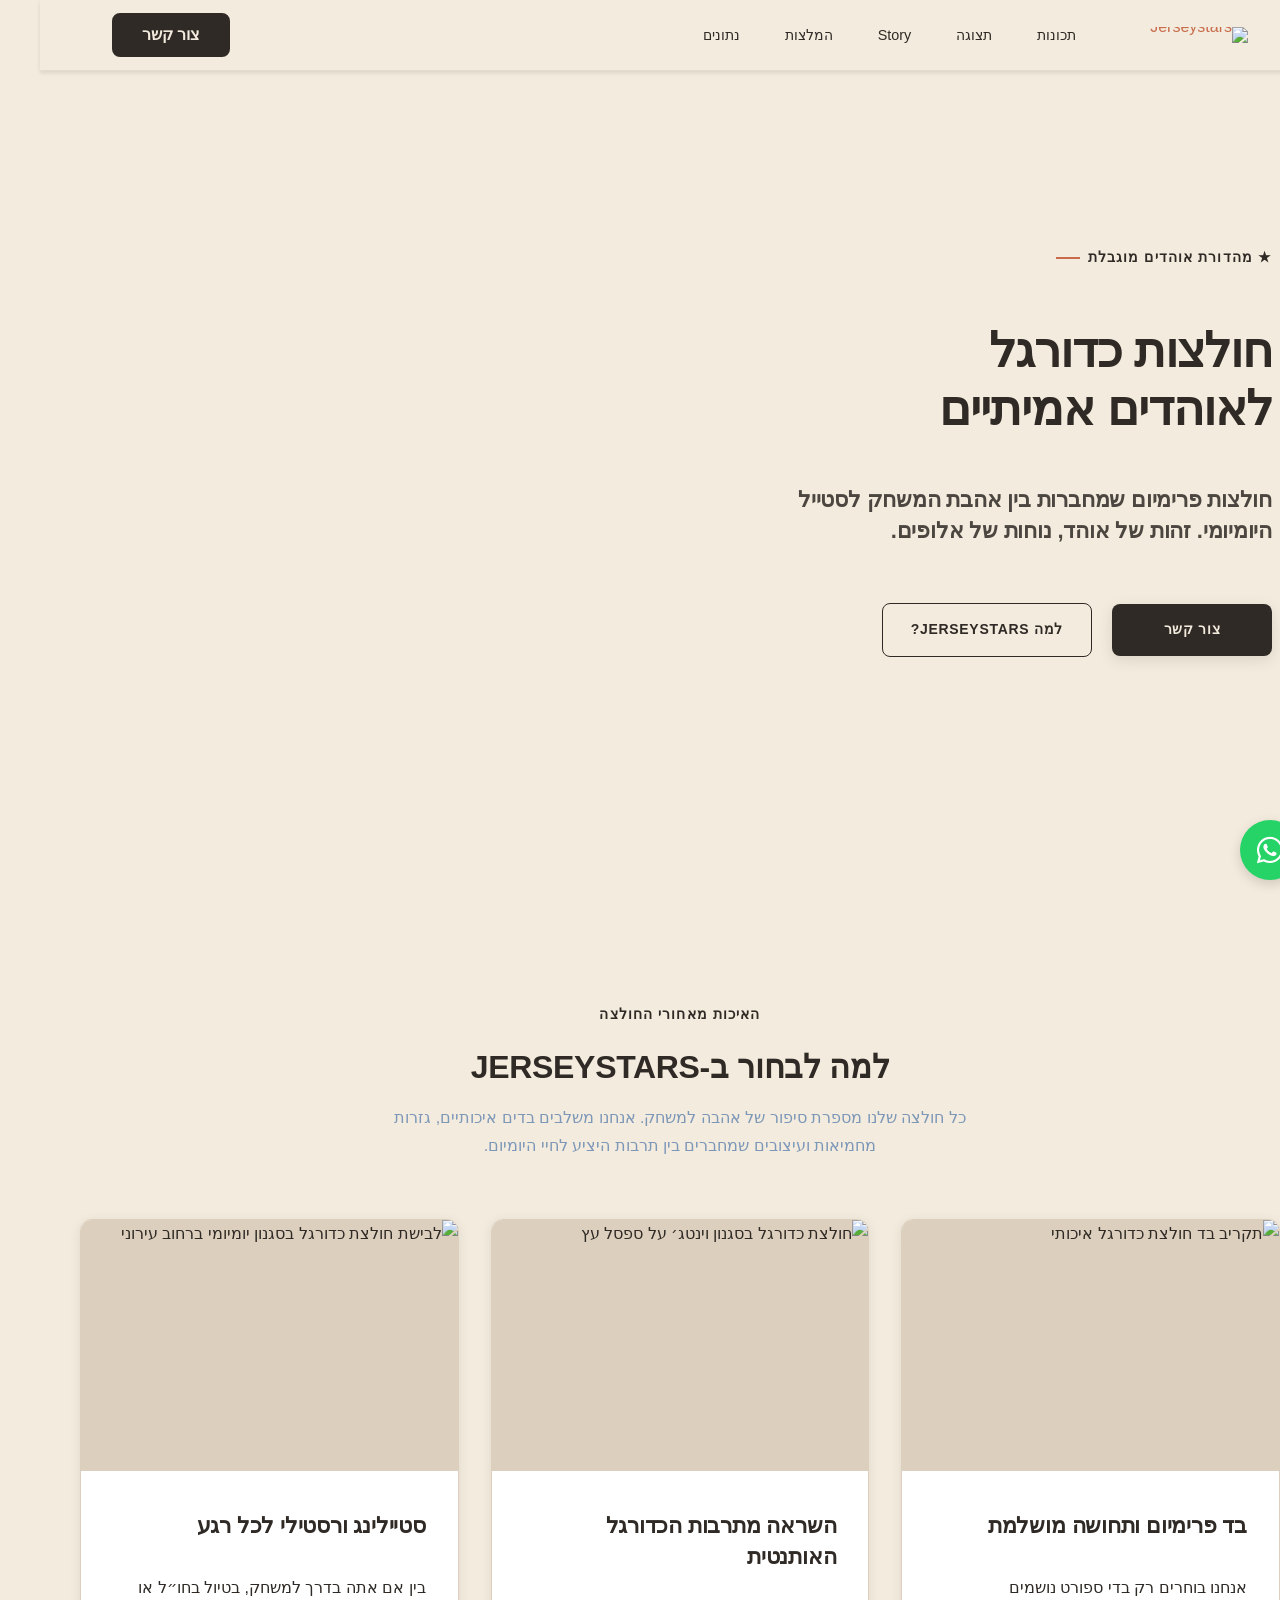
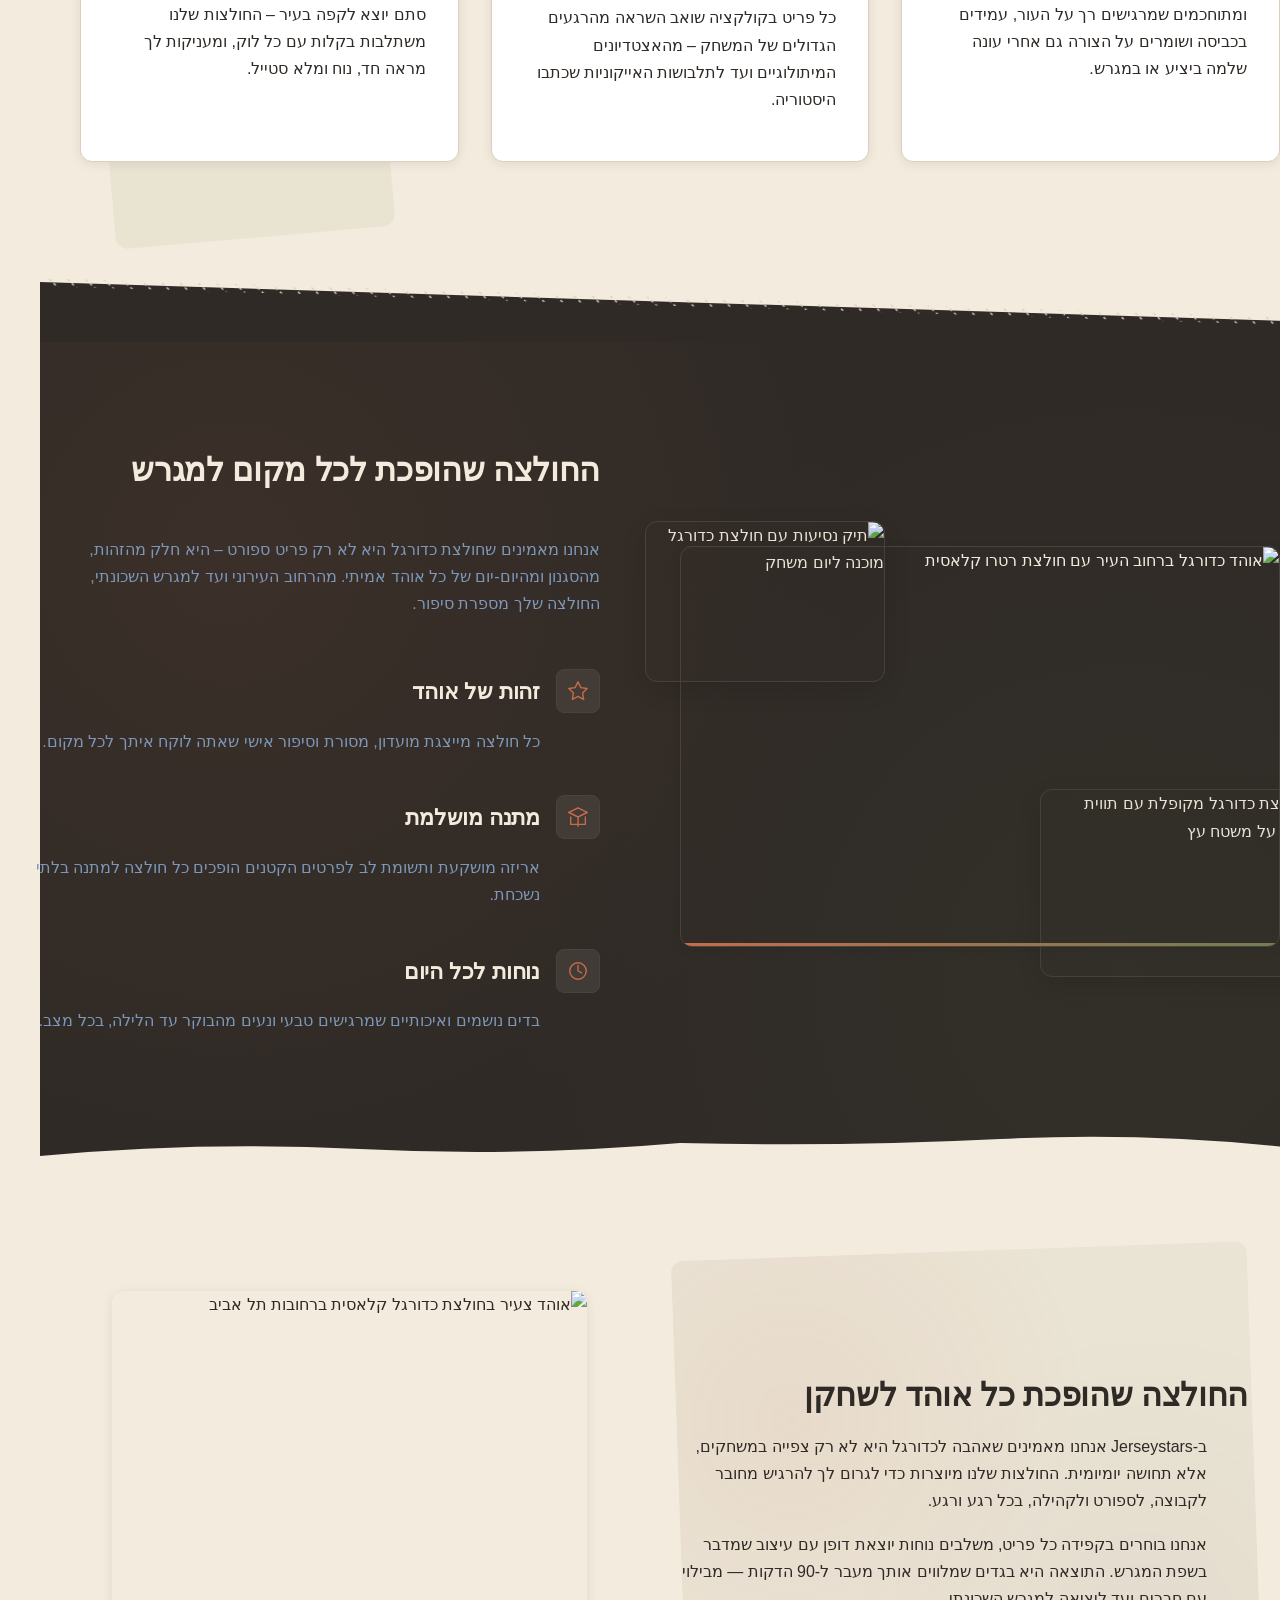
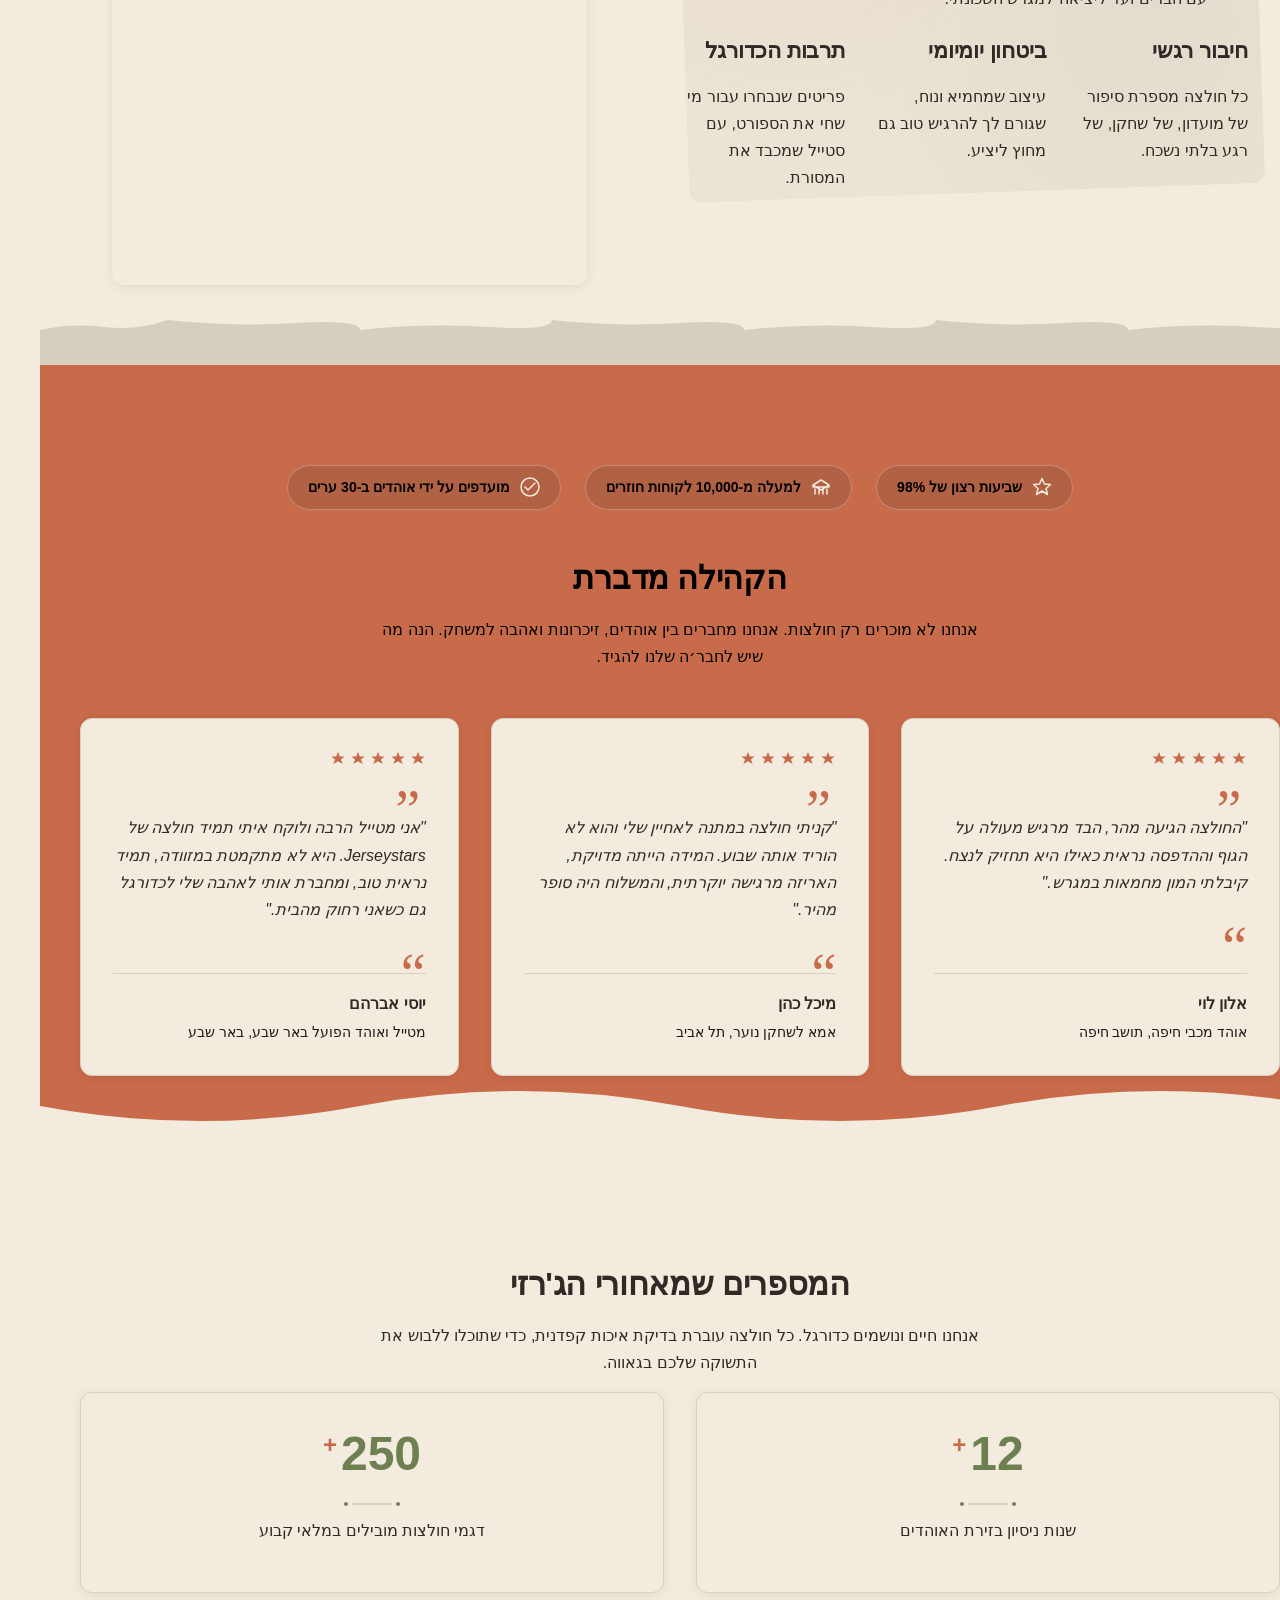
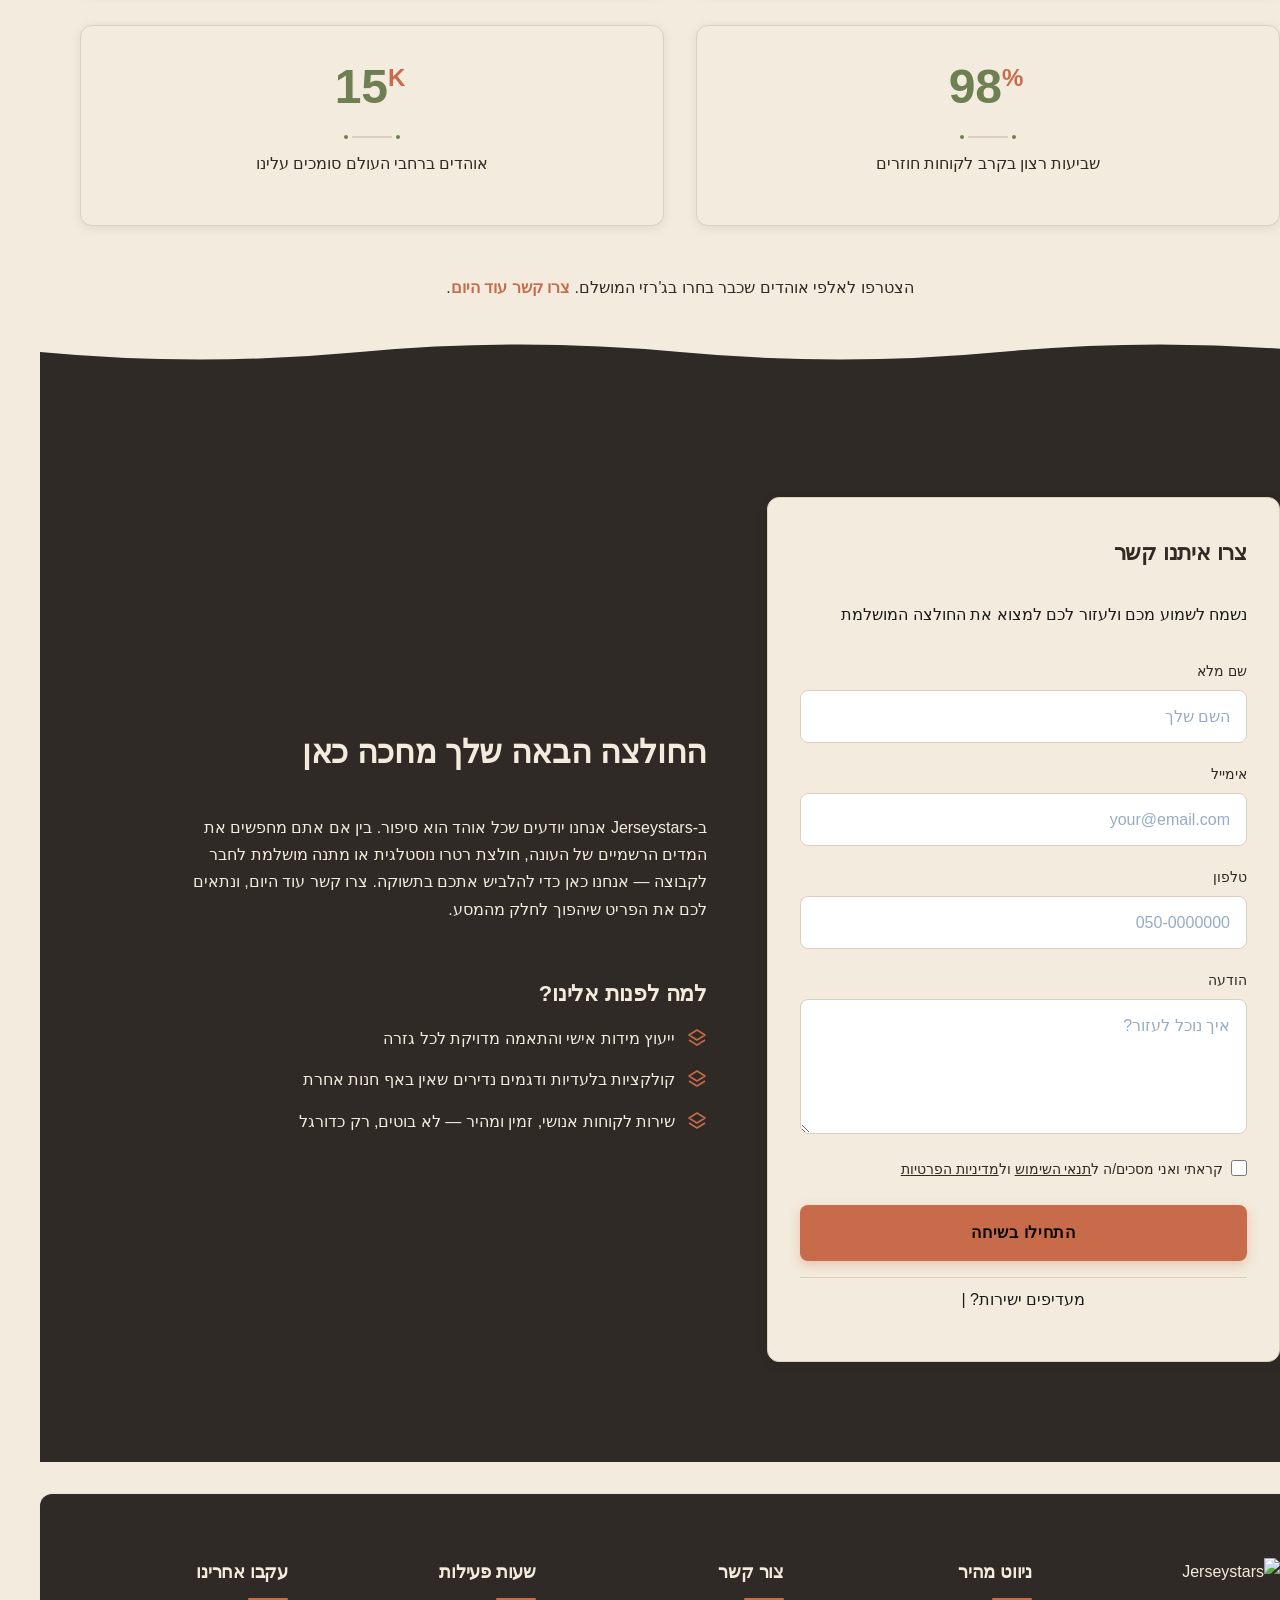
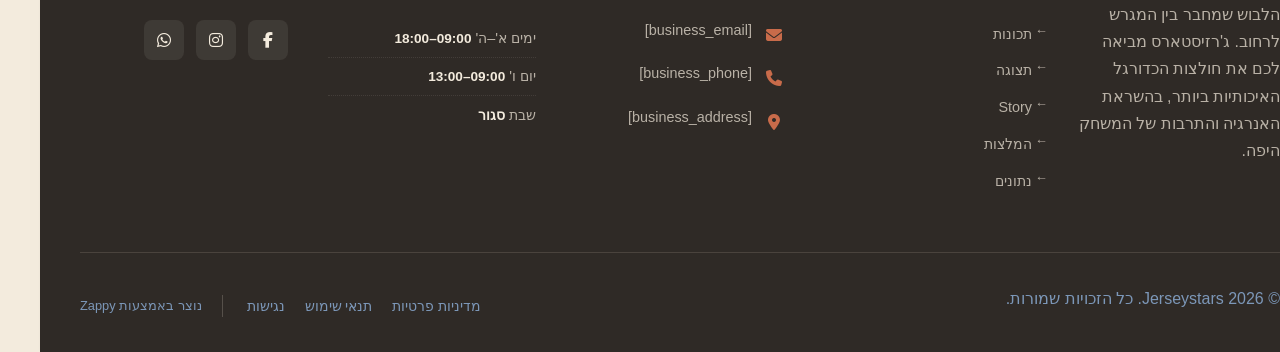
==== commit 2fa9225c: "Incremental sync: 1 page(s) — update_image" ====
--- a/index.html
+++ b/index.html
@@ -352,16 +352,16 @@
   <nav class="navbar" dir="rtl">
   <button class="mobile-toggle" id="mobileToggle" aria-label="Menu">
     <svg class="hamburger-icon" width="24" height="24" viewBox="0 0 24 24" fill="none">
-      <path d="M3 12h18M3 6h18M3 18h18" stroke="currentColor" stroke-width="2" stroke-linecap="round"/>
+      <path d="M3 12h18M3 6h18M3 18h18" stroke="currentColor" stroke-width="2" stroke-linecap="round"></path>
     </svg>
     <svg class="close-icon" width="24" height="24" viewBox="0 0 24 24" fill="none" style="display: none;">
-      <path d="M18 6L6 18M6 6l12 12" stroke="currentColor" stroke-width="2" stroke-linecap="round"/>
+      <path d="M18 6L6 18M6 6l12 12" stroke="currentColor" stroke-width="2" stroke-linecap="round"></path>
     </svg>
   </button>
   
   <button class="phone-header-btn" data-phone="[business_phone]" aria-label="Call">
     <svg width="20" height="20" viewBox="0 0 24 24" fill="currentColor">
-      <path d="M22 16.92v3a2 2 0 0 1-2.18 2 19.79 19.79 0 0 1-8.63-3.07 19.5 19.5 0 0 1-6-6 19.79 19.79 0 0 1-3.07-8.67A2 2 0 0 1 4.11 2h3a2 2 0 0 1 2 1.72 12.84 12.84 0 0 0 .7 2.81 2 2 0 0 1-.45 2.11L8.09 9.91a16 16 0 0 0 6 6l1.27-1.27a2 2 0 0 1 2.11-.45 12.84 12.84 0 0 0 2.81.7A2 2 0 0 1 22 16.92z"/>
+      <path d="M22 16.92v3a2 2 0 0 1-2.18 2 19.79 19.79 0 0 1-8.63-3.07 19.5 19.5 0 0 1-6-6 19.79 19.79 0 0 1-3.07-8.67A2 2 0 0 1 4.11 2h3a2 2 0 0 1 2 1.72 12.84 12.84 0 0 0 .7 2.81 2 2 0 0 1-.45 2.11L8.09 9.91a16 16 0 0 0 6 6l1.27-1.27a2 2 0 0 1 2.11-.45 12.84 12.84 0 0 0 2.81.7A2 2 0 0 1 22 16.92z"></path>
     </svg>
   </button>
 
@@ -836,21 +836,21 @@
   
   <main id="main">
     <section data-band-index="0" id="hero" class="index-hero-section" data-layout-spec="בית-hero" data-hero-treatment="fade-bleed" style="--hero-fade-color: var(--bg-light);" data-hero-type="fullscreen-scrim">
-  <img loading="eager" fetchpriority="high" class="hero-fade-img" data-hero-bg="true" data-placeholder="index-hero-image-1" data-context="A group of friends wearing premium football jerseys, walking through a warm evening street with golden hour light. The subjects are positioned on the right side of the frame, leaving the left side open for a smooth fade. Cinematic, warm tones, lifestyle sports photography." width="1200" height="800" src="/assets/site-index-hero-image-1.webp" alt="חבורת אוהדים בחולצות כדורגל בשקיעה">
+  <div data-zappy-zoom-wrapper="true" data-element-id="img-1782234530554-fut47nqwh" data-element-type="image" data-zappy-zoom-wrapper-width-mode="full" style="position: absolute !important; top: 0px !important; left: 0px !important; width: 100% !important; height: 100% !important; max-width: none !important; margin-left: 0px !important; margin-right: 0px !important; z-index: 0 !important; overflow: hidden !important;" data-zappy-zoom-clip="true" data-zappy-wrapper-margins-applied="true" data-zappy-zoom-wrapper-align="center"><img loading="eager" fetchpriority="high" class="hero-fade-img" data-hero-bg="true" data-placeholder="index-hero-image-1" data-context="A group of friends wearing premium football jerseys, walking through a warm evening street with golden hour light. The subjects are positioned on the right side of the frame, leaving the left side open for a smooth fade. Cinematic, warm tones, lifestyle sports photography." width="1200" height="800" src="/assets/site-index-hero-image-1.webp" alt="חבורת אוהדים בחולצות כדורגל בשקיעה" data-hero-background="true" data-element-type="image" data-element-id="img-1782234530554-fut47nqwh" style="object-position: 96% 52% !important; margin: 0px !important; position: absolute !important; left: -176.49467% !important; top: -10.4% !important; width: 283.848614% !important; height: 120% !important; max-width: none !important; max-height: none !important; display: block !important; object-fit: cover !important;" data-zappy-zoom="1.2" data-zappy-object-position="96% 52%"></div>
 
   <div class="hero-fade-content">
-    <span class="hero-accent-label" aria-hidden="true">★ מהדורת אוהדים מוגבלת</span>
-    <h1 class="hero-headline display-xl">חולצות כדורגל<br>לאוהדים אמיתיים</h1>
+    <p class="zappy-editable"><span class="hero-accent-label" aria-hidden="true" style="color: rgb(47, 42, 38) !important;">★ מהדורת אוהדים מוגבלת</span>
+    </p><h1 class="hero-headline display-xl">חולצות כדורגל<br>לאוהדים אמיתיים</h1>
     <h3 class="hero-subtitle">חולצות פרימיום שמחברות בין אהבת המשחק לסטייל היומיומי. זהות של אוהד, נוחות של אלופים.</h3>
     <div class="hero-cta-group">
-      <a href="#contact" class="btn-primary hero-btn">צור קשר</a>
-      <a href="#collection" class="btn-secondary hero-btn">למה Jerseystars?</a>
+      <a href="#contact" class="btn-primary hero-btn" data-element-type="button" data-element-id="btn-1782234530550-r5p6ndjcm" data-native-element="true">צור קשר</a>
+      <a href="#collection" class="btn-secondary hero-btn" data-element-type="button" data-element-id="btn-1782234530550-ku3ujtt11" data-native-element="true">למה Jerseystars?</a>
     </div>
   </div>
 
   <div class="index-hero-divider-wrapper">
     <svg data-no-icon-edit="true" aria-hidden="true" viewBox="0 0 1200 120" preserveAspectRatio="none" xmlns="http://www.w3.org/2000/svg">
-      <path d="M0,120 L0,50 Q150,70 300,45 T600,55 Q750,40 900,50 T1200,45 L1200,120 Z" fill="var(--bg-light)"/>
+      <path d="M0,120 L0,50 Q150,70 300,45 T600,55 Q750,40 900,50 T1200,45 L1200,120 Z" fill="var(--bg-light)"></path>
     </svg>
   </div>
 </section>
@@ -909,13 +909,13 @@
       <svg data-no-icon-edit="true" aria-hidden="true" viewBox="0 0 1200 80" preserveAspectRatio="none" xmlns="http://www.w3.org/2000/svg">
         <defs>
           <pattern id="stitch-pattern" patternUnits="userSpaceOnUse" width="12" height="12" patternTransform="rotate(45)">
-            <line x1="0" y1="6" x2="12" y2="6" stroke="var(--border-light)" stroke-width="1.5" stroke-dasharray="3 3"/>
+            <line x1="0" y1="6" x2="12" y2="6" stroke="var(--border-light)" stroke-width="1.5" stroke-dasharray="3 3"></line>
           </pattern>
         </defs>
         <!-- Diagonal cut shape filling the bottom -->
-        <path d="M0,80 L0,20 L1200,60 L1200,80 Z" fill="var(--bg-dark)"/>
+        <path d="M0,80 L0,20 L1200,60 L1200,80 Z" fill="var(--bg-dark)"></path>
         <!-- Stitched line overlay on the diagonal edge -->
-        <path d="M0,20 L1200,60" fill="var(--bg-dark)" stroke="url(#stitch-pattern)" stroke-width="8"/>
+        <path d="M0,20 L1200,60" fill="var(--bg-dark)" stroke="url(#stitch-pattern)" stroke-width="8"></path>
       </svg>
     </div>
   </section>
@@ -952,7 +952,7 @@
         <div class="index-showcase-section__callout">
           <div class="index-showcase-section__callout-icon">
             <svg data-element-type="icon" data-icon-type="svg" width="24" height="24" viewBox="0 0 24 24" fill="none" xmlns="http://www.w3.org/2000/svg">
-              <path d="M12 2L15.09 8.26L22 9.27L17 14.14L18.18 21.02L12 17.77L5.82 21.02L7 14.14L2 9.27L8.91 8.26L12 2Z" stroke="currentColor" stroke-width="1.5" stroke-linecap="round" stroke-linejoin="round"/>
+              <path d="M12 2L15.09 8.26L22 9.27L17 14.14L18.18 21.02L12 17.77L5.82 21.02L7 14.14L2 9.27L8.91 8.26L12 2Z" stroke="currentColor" stroke-width="1.5" stroke-linecap="round" stroke-linejoin="round"></path>
             </svg>
           </div>
           <div class="index-showcase-section__callout-text">
@@ -965,9 +965,9 @@
         <div class="index-showcase-section__callout">
           <div class="index-showcase-section__callout-icon">
             <svg data-element-type="icon" data-icon-type="svg" width="24" height="24" viewBox="0 0 24 24" fill="none" xmlns="http://www.w3.org/2000/svg">
-              <path d="M20 12V20H4V12M22 7L12 2L2 7L12 12L22 7Z" stroke="currentColor" stroke-width="1.5" stroke-linecap="round" stroke-linejoin="round"/>
-              <path d="M12 22V12" stroke="currentColor" stroke-width="1.5" stroke-linecap="round" stroke-linejoin="round"/>
-              <path d="M2 7L12 12L22 7" stroke="currentColor" stroke-width="1.5" stroke-linecap="round" stroke-linejoin="round"/>
+              <path d="M20 12V20H4V12M22 7L12 2L2 7L12 12L22 7Z" stroke="currentColor" stroke-width="1.5" stroke-linecap="round" stroke-linejoin="round"></path>
+              <path d="M12 22V12" stroke="currentColor" stroke-width="1.5" stroke-linecap="round" stroke-linejoin="round"></path>
+              <path d="M2 7L12 12L22 7" stroke="currentColor" stroke-width="1.5" stroke-linecap="round" stroke-linejoin="round"></path>
             </svg>
           </div>
           <div class="index-showcase-section__callout-text">
@@ -980,8 +980,8 @@
         <div class="index-showcase-section__callout">
           <div class="index-showcase-section__callout-icon">
             <svg data-element-type="icon" data-icon-type="svg" width="24" height="24" viewBox="0 0 24 24" fill="none" xmlns="http://www.w3.org/2000/svg">
-              <path d="M12 21C16.9706 21 21 16.9706 21 12C21 7.02944 16.9706 3 12 3C7.02944 3 3 7.02944 3 12C3 16.9706 7.02944 21 12 21Z" stroke="currentColor" stroke-width="1.5" stroke-linecap="round" stroke-linejoin="round"/>
-              <path d="M12 6V12L16 14" stroke="currentColor" stroke-width="1.5" stroke-linecap="round" stroke-linejoin="round"/>
+              <path d="M12 21C16.9706 21 21 16.9706 21 12C21 7.02944 16.9706 3 12 3C7.02944 3 3 7.02944 3 12C3 16.9706 7.02944 21 12 21Z" stroke="currentColor" stroke-width="1.5" stroke-linecap="round" stroke-linejoin="round"></path>
+              <path d="M12 6V12L16 14" stroke="currentColor" stroke-width="1.5" stroke-linecap="round" stroke-linejoin="round"></path>
             </svg>
           </div>
           <div class="index-showcase-section__callout-text">
@@ -998,11 +998,11 @@
     <svg data-no-icon-edit="true" aria-hidden="true" viewBox="0 0 1200 80" preserveAspectRatio="none" xmlns="http://www.w3.org/2000/svg">
       <defs>
         <linearGradient id="index-showcase-fade" x1="0%" y1="0%" x2="0%" y2="100%">
-          <stop offset="0%" stop-color="#2F2A26" stop-opacity="1"/>
-          <stop offset="100%" stop-color="#F3EBDD" stop-opacity="1"/>
+          <stop offset="0%" stop-color="#2F2A26" stop-opacity="1"></stop>
+          <stop offset="100%" stop-color="#F3EBDD" stop-opacity="1"></stop>
         </linearGradient>
       </defs>
-      <path d="M0,80 L0,45 Q150,30 300,38 T600,32 Q750,36 900,28 T1200,40 L1200,80 Z" fill="var(--bg-light)"/>
+      <path d="M0,80 L0,45 Q150,30 300,38 T600,32 Q750,36 900,28 T1200,40 L1200,80 Z" fill="var(--bg-light)"></path>
     </svg>
   </div>
 </section>
@@ -1045,7 +1045,7 @@
   <!-- Bottom Divider: Torn Paper Edge -->
   <div class="story-divider-wrapper" aria-hidden="true">
     <svg data-no-icon-edit="true" aria-hidden="true" viewBox="0 0 1200 80" preserveAspectRatio="none" xmlns="http://www.w3.org/2000/svg">
-      <path d="M0,80 L0,45 Q30,38 60,42 T120,35 Q180,42 240,38 T300,45 Q360,38 420,42 T480,35 Q540,42 600,38 T660,45 Q720,38 780,42 T840,35 Q900,42 960,38 T1020,45 Q1080,38 1140,42 T1200,35 L1200,80 Z" fill="rgba(47, 42, 38, 0.15)"/>
+      <path d="M0,80 L0,45 Q30,38 60,42 T120,35 Q180,42 240,38 T300,45 Q360,38 420,42 T480,35 Q540,42 600,38 T660,45 Q720,38 780,42 T840,35 Q900,42 960,38 T1020,45 Q1080,38 1140,42 T1200,35 L1200,80 Z" fill="rgba(47, 42, 38, 0.15)"></path>
     </svg>
   </div>
 </section>
@@ -1056,20 +1056,20 @@
         <div class="index-testimonials-section__trust-badges">
             <div class="index-testimonials-section__badge">
                 <svg data-element-type="icon" data-icon-type="svg" width="20" height="20" viewBox="0 0 20 20" fill="none" xmlns="http://www.w3.org/2000/svg">
-                    <path d="M10 1.5L12.5 7L18.5 7.5L14 11.5L15.5 17.5L10 14L4.5 17.5L6 11.5L1.5 7.5L7.5 7L10 1.5Z" stroke="currentColor" stroke-width="1.5" stroke-linecap="round" stroke-linejoin="round"/>
+                    <path d="M10 1.5L12.5 7L18.5 7.5L14 11.5L15.5 17.5L10 14L4.5 17.5L6 11.5L1.5 7.5L7.5 7L10 1.5Z" stroke="currentColor" stroke-width="1.5" stroke-linecap="round" stroke-linejoin="round"></path>
                 </svg>
                 <span>שביעות רצון של 98%</span>
             </div>
             <div class="index-testimonials-section__badge">
                 <svg data-element-type="icon" data-icon-type="svg" width="20" height="20" viewBox="0 0 20 20" fill="none" xmlns="http://www.w3.org/2000/svg">
-                    <path d="M4 12V17M8 12V17M12 12V17M16 12V17M2 8L10 3L18 8M2 8V10H18V8M2 8L10 13L18 8" stroke="currentColor" stroke-width="1.5" stroke-linecap="round" stroke-linejoin="round"/>
+                    <path d="M4 12V17M8 12V17M12 12V17M16 12V17M2 8L10 3L18 8M2 8V10H18V8M2 8L10 13L18 8" stroke="currentColor" stroke-width="1.5" stroke-linecap="round" stroke-linejoin="round"></path>
                 </svg>
                 <span>למעלה מ-10,000 לקוחות חוזרים</span>
             </div>
             <div class="index-testimonials-section__badge">
                 <svg data-element-type="icon" data-icon-type="svg" width="20" height="20" viewBox="0 0 20 20" fill="none" xmlns="http://www.w3.org/2000/svg">
-                    <path d="M5 10L8 13L15 6" stroke="currentColor" stroke-width="1.5" stroke-linecap="round" stroke-linejoin="round"/>
-                    <circle cx="10" cy="10" r="9" stroke="currentColor" stroke-width="1.5"/>
+                    <path d="M5 10L8 13L15 6" stroke="currentColor" stroke-width="1.5" stroke-linecap="round" stroke-linejoin="round"></path>
+                    <circle cx="10" cy="10" r="9" stroke="currentColor" stroke-width="1.5"></circle>
                 </svg>
                 <span>מועדפים על ידי אוהדים ב-30 ערים</span>
             </div>
@@ -1086,11 +1086,11 @@
             <!-- Card 1 -->
             <article class="index-testimonials-section__card">
                 <div class="index-testimonials-section__card-stars">
-                    <svg data-element-type="icon" data-icon-type="svg" width="16" height="16" viewBox="0 0 16 16" fill="currentColor" xmlns="http://www.w3.org/2000/svg"><path d="M8 1L9.8 5.6H14.6L10.9 8.4L12.7 13L8 10.2L3.3 13L5.1 8.4L1.4 5.6H6.2L8 1Z"/></svg>
-                    <svg data-element-type="icon" data-icon-type="svg" width="16" height="16" viewBox="0 0 16 16" fill="currentColor" xmlns="http://www.w3.org/2000/svg"><path d="M8 1L9.8 5.6H14.6L10.9 8.4L12.7 13L8 10.2L3.3 13L5.1 8.4L1.4 5.6H6.2L8 1Z"/></svg>
-                    <svg data-element-type="icon" data-icon-type="svg" width="16" height="16" viewBox="0 0 16 16" fill="currentColor" xmlns="http://www.w3.org/2000/svg"><path d="M8 1L9.8 5.6H14.6L10.9 8.4L12.7 13L8 10.2L3.3 13L5.1 8.4L1.4 5.6H6.2L8 1Z"/></svg>
-                    <svg data-element-type="icon" data-icon-type="svg" width="16" height="16" viewBox="0 0 16 16" fill="currentColor" xmlns="http://www.w3.org/2000/svg"><path d="M8 1L9.8 5.6H14.6L10.9 8.4L12.7 13L8 10.2L3.3 13L5.1 8.4L1.4 5.6H6.2L8 1Z"/></svg>
-                    <svg data-element-type="icon" data-icon-type="svg" width="16" height="16" viewBox="0 0 16 16" fill="currentColor" xmlns="http://www.w3.org/2000/svg"><path d="M8 1L9.8 5.6H14.6L10.9 8.4L12.7 13L8 10.2L3.3 13L5.1 8.4L1.4 5.6H6.2L8 1Z"/></svg>
+                    <svg data-element-type="icon" data-icon-type="svg" width="16" height="16" viewBox="0 0 16 16" fill="currentColor" xmlns="http://www.w3.org/2000/svg"><path d="M8 1L9.8 5.6H14.6L10.9 8.4L12.7 13L8 10.2L3.3 13L5.1 8.4L1.4 5.6H6.2L8 1Z"></path></svg>
+                    <svg data-element-type="icon" data-icon-type="svg" width="16" height="16" viewBox="0 0 16 16" fill="currentColor" xmlns="http://www.w3.org/2000/svg"><path d="M8 1L9.8 5.6H14.6L10.9 8.4L12.7 13L8 10.2L3.3 13L5.1 8.4L1.4 5.6H6.2L8 1Z"></path></svg>
+                    <svg data-element-type="icon" data-icon-type="svg" width="16" height="16" viewBox="0 0 16 16" fill="currentColor" xmlns="http://www.w3.org/2000/svg"><path d="M8 1L9.8 5.6H14.6L10.9 8.4L12.7 13L8 10.2L3.3 13L5.1 8.4L1.4 5.6H6.2L8 1Z"></path></svg>
+                    <svg data-element-type="icon" data-icon-type="svg" width="16" height="16" viewBox="0 0 16 16" fill="currentColor" xmlns="http://www.w3.org/2000/svg"><path d="M8 1L9.8 5.6H14.6L10.9 8.4L12.7 13L8 10.2L3.3 13L5.1 8.4L1.4 5.6H6.2L8 1Z"></path></svg>
+                    <svg data-element-type="icon" data-icon-type="svg" width="16" height="16" viewBox="0 0 16 16" fill="currentColor" xmlns="http://www.w3.org/2000/svg"><path d="M8 1L9.8 5.6H14.6L10.9 8.4L12.7 13L8 10.2L3.3 13L5.1 8.4L1.4 5.6H6.2L8 1Z"></path></svg>
                 </div>
                 <blockquote class="index-testimonials-section__quote">
                     <p>"החולצה הגיעה מהר, הבד מרגיש מעולה על הגוף וההדפסה נראית כאילו היא תחזיק לנצח. קיבלתי המון מחמאות במגרש."</p>
@@ -1104,11 +1104,11 @@
             <!-- Card 2 -->
             <article class="index-testimonials-section__card">
                 <div class="index-testimonials-section__card-stars">
-                    <svg data-element-type="icon" data-icon-type="svg" width="16" height="16" viewBox="0 0 16 16" fill="currentColor" xmlns="http://www.w3.org/2000/svg"><path d="M8 1L9.8 5.6H14.6L10.9 8.4L12.7 13L8 10.2L3.3 13L5.1 8.4L1.4 5.6H6.2L8 1Z"/></svg>
-                    <svg data-element-type="icon" data-icon-type="svg" width="16" height="16" viewBox="0 0 16 16" fill="currentColor" xmlns="http://www.w3.org/2000/svg"><path d="M8 1L9.8 5.6H14.6L10.9 8.4L12.7 13L8 10.2L3.3 13L5.1 8.4L1.4 5.6H6.2L8 1Z"/></svg>
-                    <svg data-element-type="icon" data-icon-type="svg" width="16" height="16" viewBox="0 0 16 16" fill="currentColor" xmlns="http://www.w3.org/2000/svg"><path d="M8 1L9.8 5.6H14.6L10.9 8.4L12.7 13L8 10.2L3.3 13L5.1 8.4L1.4 5.6H6.2L8 1Z"/></svg>
-                    <svg data-element-type="icon" data-icon-type="svg" width="16" height="16" viewBox="0 0 16 16" fill="currentColor" xmlns="http://www.w3.org/2000/svg"><path d="M8 1L9.8 5.6H14.6L10.9 8.4L12.7 13L8 10.2L3.3 13L5.1 8.4L1.4 5.6H6.2L8 1Z"/></svg>
-                    <svg data-element-type="icon" data-icon-type="svg" width="16" height="16" viewBox="0 0 16 16" fill="currentColor" xmlns="http://www.w3.org/2000/svg"><path d="M8 1L9.8 5.6H14.6L10.9 8.4L12.7 13L8 10.2L3.3 13L5.1 8.4L1.4 5.6H6.2L8 1Z"/></svg>
+                    <svg data-element-type="icon" data-icon-type="svg" width="16" height="16" viewBox="0 0 16 16" fill="currentColor" xmlns="http://www.w3.org/2000/svg"><path d="M8 1L9.8 5.6H14.6L10.9 8.4L12.7 13L8 10.2L3.3 13L5.1 8.4L1.4 5.6H6.2L8 1Z"></path></svg>
+                    <svg data-element-type="icon" data-icon-type="svg" width="16" height="16" viewBox="0 0 16 16" fill="currentColor" xmlns="http://www.w3.org/2000/svg"><path d="M8 1L9.8 5.6H14.6L10.9 8.4L12.7 13L8 10.2L3.3 13L5.1 8.4L1.4 5.6H6.2L8 1Z"></path></svg>
+                    <svg data-element-type="icon" data-icon-type="svg" width="16" height="16" viewBox="0 0 16 16" fill="currentColor" xmlns="http://www.w3.org/2000/svg"><path d="M8 1L9.8 5.6H14.6L10.9 8.4L12.7 13L8 10.2L3.3 13L5.1 8.4L1.4 5.6H6.2L8 1Z"></path></svg>
+                    <svg data-element-type="icon" data-icon-type="svg" width="16" height="16" viewBox="0 0 16 16" fill="currentColor" xmlns="http://www.w3.org/2000/svg"><path d="M8 1L9.8 5.6H14.6L10.9 8.4L12.7 13L8 10.2L3.3 13L5.1 8.4L1.4 5.6H6.2L8 1Z"></path></svg>
+                    <svg data-element-type="icon" data-icon-type="svg" width="16" height="16" viewBox="0 0 16 16" fill="currentColor" xmlns="http://www.w3.org/2000/svg"><path d="M8 1L9.8 5.6H14.6L10.9 8.4L12.7 13L8 10.2L3.3 13L5.1 8.4L1.4 5.6H6.2L8 1Z"></path></svg>
                 </div>
                 <blockquote class="index-testimonials-section__quote">
                     <p>"קניתי חולצה במתנה לאחיין שלי והוא לא הוריד אותה שבוע. המידה הייתה מדויקת, האריזה מרגישה יוקרתית, והמשלוח היה סופר מהיר."</p>
@@ -1122,11 +1122,11 @@
             <!-- Card 3 -->
             <article class="index-testimonials-section__card">
                 <div class="index-testimonials-section__card-stars">
-                    <svg data-element-type="icon" data-icon-type="svg" width="16" height="16" viewBox="0 0 16 16" fill="currentColor" xmlns="http://www.w3.org/2000/svg"><path d="M8 1L9.8 5.6H14.6L10.9 8.4L12.7 13L8 10.2L3.3 13L5.1 8.4L1.4 5.6H6.2L8 1Z"/></svg>
-                    <svg data-element-type="icon" data-icon-type="svg" width="16" height="16" viewBox="0 0 16 16" fill="currentColor" xmlns="http://www.w3.org/2000/svg"><path d="M8 1L9.8 5.6H14.6L10.9 8.4L12.7 13L8 10.2L3.3 13L5.1 8.4L1.4 5.6H6.2L8 1Z"/></svg>
-                    <svg data-element-type="icon" data-icon-type="svg" width="16" height="16" viewBox="0 0 16 16" fill="currentColor" xmlns="http://www.w3.org/2000/svg"><path d="M8 1L9.8 5.6H14.6L10.9 8.4L12.7 13L8 10.2L3.3 13L5.1 8.4L1.4 5.6H6.2L8 1Z"/></svg>
-                    <svg data-element-type="icon" data-icon-type="svg" width="16" height="16" viewBox="0 0 16 16" fill="currentColor" xmlns="http://www.w3.org/2000/svg"><path d="M8 1L9.8 5.6H14.6L10.9 8.4L12.7 13L8 10.2L3.3 13L5.1 8.4L1.4 5.6H6.2L8 1Z"/></svg>
-                    <svg data-element-type="icon" data-icon-type="svg" width="16" height="16" viewBox="0 0 16 16" fill="currentColor" xmlns="http://www.w3.org/2000/svg"><path d="M8 1L9.8 5.6H14.6L10.9 8.4L12.7 13L8 10.2L3.3 13L5.1 8.4L1.4 5.6H6.2L8 1Z"/></svg>
+                    <svg data-element-type="icon" data-icon-type="svg" width="16" height="16" viewBox="0 0 16 16" fill="currentColor" xmlns="http://www.w3.org/2000/svg"><path d="M8 1L9.8 5.6H14.6L10.9 8.4L12.7 13L8 10.2L3.3 13L5.1 8.4L1.4 5.6H6.2L8 1Z"></path></svg>
+                    <svg data-element-type="icon" data-icon-type="svg" width="16" height="16" viewBox="0 0 16 16" fill="currentColor" xmlns="http://www.w3.org/2000/svg"><path d="M8 1L9.8 5.6H14.6L10.9 8.4L12.7 13L8 10.2L3.3 13L5.1 8.4L1.4 5.6H6.2L8 1Z"></path></svg>
+                    <svg data-element-type="icon" data-icon-type="svg" width="16" height="16" viewBox="0 0 16 16" fill="currentColor" xmlns="http://www.w3.org/2000/svg"><path d="M8 1L9.8 5.6H14.6L10.9 8.4L12.7 13L8 10.2L3.3 13L5.1 8.4L1.4 5.6H6.2L8 1Z"></path></svg>
+                    <svg data-element-type="icon" data-icon-type="svg" width="16" height="16" viewBox="0 0 16 16" fill="currentColor" xmlns="http://www.w3.org/2000/svg"><path d="M8 1L9.8 5.6H14.6L10.9 8.4L12.7 13L8 10.2L3.3 13L5.1 8.4L1.4 5.6H6.2L8 1Z"></path></svg>
+                    <svg data-element-type="icon" data-icon-type="svg" width="16" height="16" viewBox="0 0 16 16" fill="currentColor" xmlns="http://www.w3.org/2000/svg"><path d="M8 1L9.8 5.6H14.6L10.9 8.4L12.7 13L8 10.2L3.3 13L5.1 8.4L1.4 5.6H6.2L8 1Z"></path></svg>
                 </div>
                 <blockquote class="index-testimonials-section__quote">
                     <p>"אני מטייל הרבה ולוקח איתי תמיד חולצה של Jerseystars. היא לא מתקמטת במזוודה, תמיד נראית טוב, ומחברת אותי לאהבה שלי לכדורגל גם כשאני רחוק מהבית."</p>
@@ -1142,7 +1142,7 @@
     <!-- Bottom Divider -->
     <div class="index-testimonials-section__divider-wrapper">
         <svg data-no-icon-edit="true" aria-hidden="true" viewBox="0 0 1200 80" preserveAspectRatio="none" xmlns="http://www.w3.org/2000/svg">
-            <path d="M0,80 L0,30 Q150,60 300,30 Q450,0 600,30 Q750,60 900,30 Q1050,0 1200,30 L1200,80 Z" fill="var(--bg-light)"/>
+            <path d="M0,80 L0,30 Q150,60 300,30 Q450,0 600,30 Q750,60 900,30 Q1050,0 1200,30 L1200,80 Z" fill="var(--bg-light)"></path>
         </svg>
     </div>
 </section>
@@ -1188,7 +1188,7 @@
   <!-- Bottom SVG Divider -->
   <div class="index-stats-divider-wrapper">
     <svg data-no-icon-edit="true" aria-hidden="true" viewBox="0 0 1200 80" preserveAspectRatio="none" xmlns="http://www.w3.org/2000/svg">
-      <path d="M0,80 L0,35 Q150,50 300,35 T600,35 Q750,50 900,35 T1200,35 L1200,80 Z" fill="var(--bg-dark)"/>
+      <path d="M0,80 L0,35 Q150,50 300,35 T600,35 Q750,50 900,35 T1200,35 L1200,80 Z" fill="var(--bg-dark)"></path>
     </svg>
   </div>
 </section>
@@ -1203,23 +1203,23 @@
         <form class="contact-form index-contact-section__form">
           <div class="index-contact-section__field">
             <label for="contact-name" class="index-contact-section__label">שם מלא</label>
-            <input type="text" id="contact-name" name="name" class="index-contact-section__input" placeholder="השם שלך" required>
+            <input type="text" id="contact-name" name="name" class="index-contact-section__input" placeholder="השם שלך" required="">
           </div>
           <div class="index-contact-section__field">
             <label for="contact-email" class="index-contact-section__label">אימייל</label>
-            <input type="email" id="contact-email" name="email" class="index-contact-section__input" placeholder="your@email.com" required>
+            <input type="email" id="contact-email" name="email" class="index-contact-section__input" placeholder="your@email.com" required="">
           </div>
           <div class="index-contact-section__field">
             <label for="contact-phone" class="index-contact-section__label">טלפון</label>
-            <input type="tel" id="contact-phone" name="phone" class="index-contact-section__input" placeholder="050-0000000" required>
+            <input type="tel" id="contact-phone" name="phone" class="index-contact-section__input" placeholder="050-0000000" required="">
           </div>
           <div class="index-contact-section__field">
             <label for="contact-message" class="index-contact-section__label">הודעה</label>
-            <textarea id="contact-message" name="message" class="index-contact-section__textarea" rows="4" placeholder="איך נוכל לעזור?" required></textarea>
+            <textarea id="contact-message" name="message" class="index-contact-section__textarea" rows="4" placeholder="איך נוכל לעזור?" required=""></textarea>
           </div>
           <div class="privacy-consent index-contact-section__privacy">
             <label class="privacy-consent-label index-contact-section__privacy-label">
-              <input type="checkbox" name="privacy_consent" class="privacy-consent-checkbox index-contact-section__checkbox" required>
+              <input type="checkbox" name="privacy_consent" class="privacy-consent-checkbox index-contact-section__checkbox" required="">
               <span>קראתי ואני מסכים/ה ל<a href="/terms" target="_blank">תנאי השימוש</a> ול<a href="/privacy" target="_blank">מדיניות הפרטיות</a></span>
             </label>
           </div>
@@ -1237,15 +1237,15 @@
         <h3 class="index-contact-section__reassurance-title">למה לפנות אלינו?</h3>
         <ul class="index-contact-section__reassurance-list">
           <li class="index-contact-section__reassurance-item">
-            <svg class="index-contact-section__reassurance-icon" data-element-type="icon" data-icon-type="svg" width="20" height="20" viewBox="0 0 20 20" fill="none" xmlns="http://www.w3.org/2000/svg"><path d="M10 2L2 7L10 12L18 7L10 2Z" stroke="currentColor" stroke-width="1.5" stroke-linejoin="round"/><path d="M2 12L10 17L18 12" stroke="currentColor" stroke-width="1.5" stroke-linejoin="round"/></svg>
+            <svg class="index-contact-section__reassurance-icon" data-element-type="icon" data-icon-type="svg" width="20" height="20" viewBox="0 0 20 20" fill="none" xmlns="http://www.w3.org/2000/svg"><path d="M10 2L2 7L10 12L18 7L10 2Z" stroke="currentColor" stroke-width="1.5" stroke-linejoin="round"></path><path d="M2 12L10 17L18 12" stroke="currentColor" stroke-width="1.5" stroke-linejoin="round"></path></svg>
             <span>ייעוץ מידות אישי והתאמה מדויקת לכל גזרה</span>
           </li>
           <li class="index-contact-section__reassurance-item">
-            <svg class="index-contact-section__reassurance-icon" data-element-type="icon" data-icon-type="svg" width="20" height="20" viewBox="0 0 20 20" fill="none" xmlns="http://www.w3.org/2000/svg"><path d="M10 2L2 7L10 12L18 7L10 2Z" stroke="currentColor" stroke-width="1.5" stroke-linejoin="round"/><path d="M2 12L10 17L18 12" stroke="currentColor" stroke-width="1.5" stroke-linejoin="round"/></svg>
+            <svg class="index-contact-section__reassurance-icon" data-element-type="icon" data-icon-type="svg" width="20" height="20" viewBox="0 0 20 20" fill="none" xmlns="http://www.w3.org/2000/svg"><path d="M10 2L2 7L10 12L18 7L10 2Z" stroke="currentColor" stroke-width="1.5" stroke-linejoin="round"></path><path d="M2 12L10 17L18 12" stroke="currentColor" stroke-width="1.5" stroke-linejoin="round"></path></svg>
             <span>קולקציות בלעדיות ודגמים נדירים שאין באף חנות אחרת</span>
           </li>
           <li class="index-contact-section__reassurance-item">
-            <svg class="index-contact-section__reassurance-icon" data-element-type="icon" data-icon-type="svg" width="20" height="20" viewBox="0 0 20 20" fill="none" xmlns="http://www.w3.org/2000/svg"><path d="M10 2L2 7L10 12L18 7L10 2Z" stroke="currentColor" stroke-width="1.5" stroke-linejoin="round"/><path d="M2 12L10 17L18 12" stroke="currentColor" stroke-width="1.5" stroke-linejoin="round"/></svg>
+            <svg class="index-contact-section__reassurance-icon" data-element-type="icon" data-icon-type="svg" width="20" height="20" viewBox="0 0 20 20" fill="none" xmlns="http://www.w3.org/2000/svg"><path d="M10 2L2 7L10 12L18 7L10 2Z" stroke="currentColor" stroke-width="1.5" stroke-linejoin="round"></path><path d="M2 12L10 17L18 12" stroke="currentColor" stroke-width="1.5" stroke-linejoin="round"></path></svg>
             <span>שירות לקוחות אנושי, זמין ומהיר — לא בוטים, רק כדורגל</span>
           </li>
         </ul>
@@ -1391,5 +1391,147 @@
       }, 500);
     })();
     </script>
+
+    <script>
+    (function(){
+      var _applied=false;
+      function _isHeroBg(w){var img=w.querySelector('img');if(img&&(img.getAttribute('data-hero-bg')==='true'||img.getAttribute('data-hero-background')==='true'))return true;var p=(w.style.position||'').replace(/\s*!important\s*/g,'').trim();var ww=(w.style.width||'').replace(/\s*!important\s*/g,'').trim();var hh=(w.style.height||'').replace(/\s*!important\s*/g,'').trim();return p==='absolute'&&ww==='100%'&&hh==='100%';}
+      function fixDesktopWrappers(){
+        // No-op: desktop wrapper restoration is handled by ZAPPY_PUBLISHED_ZOOM_WRAPPER_RUNTIME
+        // in script.js (restoreWrapperDimensions). The old inflation logic here was expanding
+        // small wrappers (e.g. 139px logo wrappers) to their parent width, conflicting with
+        // the correct stored dimensions.
+      }
+      function _parsePos(s){var x=50,y=50;try{var m=(s||'').match(/(-?d+(?:.d+)?)%s+(-?d+(?:.d+)?)%/);if(m){x=parseFloat(m[1]);y=parseFloat(m[2]);}}catch(e){}if(!isFinite(x))x=50;if(!isFinite(y))y=50;return{x:Math.max(0,Math.min(100,x)),y:Math.max(0,Math.min(100,y))};}
+      function _coverPct(iA,cA){if(!isFinite(iA)||iA<=0||!isFinite(cA)||cA<=0)return{w:100,h:100};if(iA>=cA)return{w:(iA/cA)*100,h:100};return{w:100,h:(cA/iA)*100};}
+      function applyMobile(){
+        if(_applied)return;_applied=true;
+        document.querySelectorAll('[data-zappy-zoom-wrapper="true"]').forEach(function(w){
+          if(_isHeroBg(w))return;
+          var cw=w.style.getPropertyValue('width');
+          var _sW=parseFloat(w.getAttribute('data-zappy-zoom-wrapper-width'))||0;
+          var _sH=parseFloat(w.getAttribute('data-zappy-zoom-wrapper-height'))||0;
+          if(!cw&&!(_sW>0&&_sH>0))return;
+          if(!w._zappyDesktop)w._zappyDesktop={wStyle:w.getAttribute('style')};
+          var img=w.querySelector('img');
+          if(!img)return;
+          if(!img._zappyDesktop)img._zappyDesktop={src:img.getAttribute('src'),style:img.getAttribute('style')};
+          var mobileZoomStr=img.getAttribute('data-zappy-mobile-zoom');
+          var mobileZoom=parseFloat(mobileZoomStr);
+          var mobileSrc=img.getAttribute('data-zappy-mobile-src');
+          var mobilePos=img.getAttribute('data-zappy-mobile-object-position');
+          var parentOvf=w.parentElement?((w.parentElement.style.overflow||'')+(window.getComputedStyle(w.parentElement).overflow||'')).trim():'';
+          var inConstrainedParent=parentOvf.indexOf('hidden')!==-1||parentOvf.indexOf('clip')!==-1;
+          if(inConstrainedParent){
+            w.style.setProperty('max-width','100%','important');
+          }else{
+            w.style.setProperty('width','100%','important');
+            w.style.setProperty('max-width','100%','important');
+          }
+          if(mobileSrc)img.src=mobileSrc;
+          function _applyZoomCrop(_img,_w,_ePos,_eZoom){
+            var rect=_w.getBoundingClientRect();
+            if(!rect||!rect.width||!rect.height)return;
+            var nW=_img.naturalWidth||0,nH=_img.naturalHeight||0;
+            if(!(nW>0&&nH>0))return;
+            var iA=nW/nH,cA=rect.width/rect.height;
+            var cv=_coverPct(iA,cA);
+            var wP=100,hP=100;
+            if(_eZoom>=1){wP=cv.w*_eZoom;hP=cv.h*_eZoom;}
+            else{var t2=(_eZoom-0.5)/0.5;if(!isFinite(t2))t2=0;t2=Math.max(0,Math.min(1,t2));wP=100+t2*(cv.w-100);hP=100+t2*(cv.h-100);}
+            var p2=_parsePos(_ePos);
+            var lP=(100-wP)*(p2.x/100);
+            var tP=(100-hP)*(p2.y/100);
+            _img.style.setProperty('position','absolute','important');
+            _img.style.setProperty('left',lP+'%','important');
+            _img.style.setProperty('top',tP+'%','important');
+            _img.style.setProperty('width',wP+'%','important');
+            _img.style.setProperty('height',hP+'%','important');
+            _img.style.setProperty('max-width','none','important');
+            _img.style.setProperty('max-height','none','important');
+            _img.style.setProperty('display','block','important');
+            _img.style.setProperty('object-fit',_eZoom<1?'fill':'cover','important');
+            _img.style.setProperty('transform','none','important');
+            _img.style.setProperty('margin','0','important');
+          }
+          if(_sW>0&&_sH>0){
+            var effZoom=(isFinite(mobileZoom)&&mobileZoom>0)?mobileZoom:(parseFloat(img.getAttribute('data-zappy-zoom'))||1);
+            var effPos=mobilePos||img.getAttribute('data-zappy-object-position')||img.style.objectPosition||'50% 50%';
+            w.style.setProperty('overflow','hidden','important');
+            w.style.setProperty('position','relative','important');
+            w.style.setProperty('width','100%','important');
+            w.style.setProperty('max-width','100%','important');
+            if(_sW>0&&_sH>0){w.style.setProperty('padding-bottom','0','important');w.style.setProperty('aspect-ratio',_sW+'/'+_sH,'important');w.style.setProperty('height','auto','important');}
+            _applyZoomCrop(img,w,effPos,effZoom);
+            if(!(img.complete&&img.naturalWidth>0)){
+              (function(_i,_w2,_p,_z){_i.addEventListener('load',function _ol(){_i.removeEventListener('load',_ol);try{_applyZoomCrop(_i,_w2,_p,_z);}catch(e){}});
+              })(img,w,effPos,effZoom);
+            }
+          }else{
+            if(!inConstrainedParent)w.style.setProperty('height','auto','important');
+            img.style.setProperty('position','relative','important');
+            img.style.setProperty('width','100%','important');
+            img.style.setProperty('height','auto','important');
+            img.style.setProperty('max-width','100%','important');
+            img.style.setProperty('max-height',inConstrainedParent?'none':'400px','important');
+            img.style.setProperty('object-fit','cover','important');
+            img.style.setProperty('left','0','important');
+            img.style.setProperty('top','0','important');
+            img.style.setProperty('transform','none','important');
+          }
+        });
+        document.querySelectorAll('img[data-zappy-mobile-src],img[data-zappy-mobile-object-position],img[data-zappy-mobile-zoom]').forEach(function(img){
+          var zw=img.closest('[data-zappy-zoom-wrapper="true"]');
+          if(zw&&!_isHeroBg(zw))return;
+          if(!img._zappyDesktop)img._zappyDesktop={src:img.getAttribute('src'),style:img.getAttribute('style')};
+          var mobileSrc=img.getAttribute('data-zappy-mobile-src');
+          var mobilePos=img.getAttribute('data-zappy-mobile-object-position');
+          var mobileZoom=parseFloat(img.getAttribute('data-zappy-mobile-zoom'));
+          if(mobileSrc)img.src=mobileSrc;
+          if(mobilePos)img.style.setProperty('object-position',mobilePos,'important');
+          if(mobileZoom>1){
+            img.style.setProperty('transform','scale('+mobileZoom+')','important');
+            img.style.setProperty('transform-origin',mobilePos||'50% 50%','important');
+            var p=img.parentElement;
+            if(p)p.style.setProperty('overflow','hidden','important');
+          }
+        });
+      }
+      function revertDesktop(){
+        if(!_applied)return;_applied=false;
+        document.querySelectorAll('[data-zappy-zoom-wrapper="true"]').forEach(function(w){
+          if(w._zappyDesktop&&w._zappyDesktop.wStyle!=null){w.setAttribute('style',w._zappyDesktop.wStyle);}
+          var img=w.querySelector('img');
+          if(img&&img._zappyDesktop){
+            if(img._zappyDesktop.src!=null)img.setAttribute('src',img._zappyDesktop.src);
+            if(img._zappyDesktop.style!=null)img.setAttribute('style',img._zappyDesktop.style);
+            else img.removeAttribute('style');
+          }
+        });
+        document.querySelectorAll('img[data-zappy-mobile-src],img[data-zappy-mobile-object-position],img[data-zappy-mobile-zoom]').forEach(function(img){
+          var zw=img.closest('[data-zappy-zoom-wrapper="true"]');
+          if(zw&&!_isHeroBg(zw))return;
+          if(img._zappyDesktop){
+            if(img._zappyDesktop.src!=null)img.setAttribute('src',img._zappyDesktop.src);
+            if(img._zappyDesktop.style!=null)img.setAttribute('style',img._zappyDesktop.style);
+            else img.removeAttribute('style');
+          }
+        });
+        _fixHeroBgWrappers();
+        fixDesktopWrappers();
+      }
+      function _fixHeroBgWrappers(){var isMob=window.innerWidth<=768;document.querySelectorAll('[data-zappy-zoom-wrapper="true"]').forEach(function(w){if(!_isHeroBg(w))return;w.style.setProperty('position','absolute','important');w.style.setProperty('top','0','important');w.style.setProperty('left','0','important');w.style.setProperty('width','100%','important');w.style.setProperty('height','100%','important');w.style.setProperty('max-width','none','important');w.style.setProperty('overflow','hidden','important');w.setAttribute('data-zappy-zoom-wrapper-width-mode','full');var img=w.querySelector('img');if(img){img.style.setProperty('width','100%','important');img.style.setProperty('height','100%','important');img.style.setProperty('object-fit','cover','important');img.style.setProperty('position','relative','important');img.style.setProperty('top','0','important');img.style.setProperty('left','0','important');img.style.setProperty('max-width','none','important');img.style.setProperty('max-height','none','important');img.style.setProperty('display','block','important');if(isMob){var mSrc=img.getAttribute('data-zappy-mobile-src');var mPos=img.getAttribute('data-zappy-mobile-object-position');var mZoom=parseFloat(img.getAttribute('data-zappy-mobile-zoom'));if(mSrc){if(!img._zappyDesktop)img._zappyDesktop={src:img.getAttribute('src'),style:img.getAttribute('style')};img.src=mSrc;}if(mPos)img.style.setProperty('object-position',mPos,'important');if(mZoom>1){img.style.setProperty('transform','scale('+mZoom+')','important');img.style.setProperty('transform-origin',mPos||'50% 50%','important');}}}});}
+      function init(){
+        _fixHeroBgWrappers();
+        var mq=window.matchMedia('(max-width:768px)');
+        function onChange(e){if(e.matches)applyMobile();else revertDesktop();}
+        if(mq.matches)applyMobile();
+        else fixDesktopWrappers();
+        try{mq.addEventListener('change',onChange);}catch(e){mq.addListener(onChange);}
+      }
+      if(document.readyState==='loading')document.addEventListener('DOMContentLoaded',init);
+      else setTimeout(init,50);
+    })();
+    </script>
 </body>
 </html>
